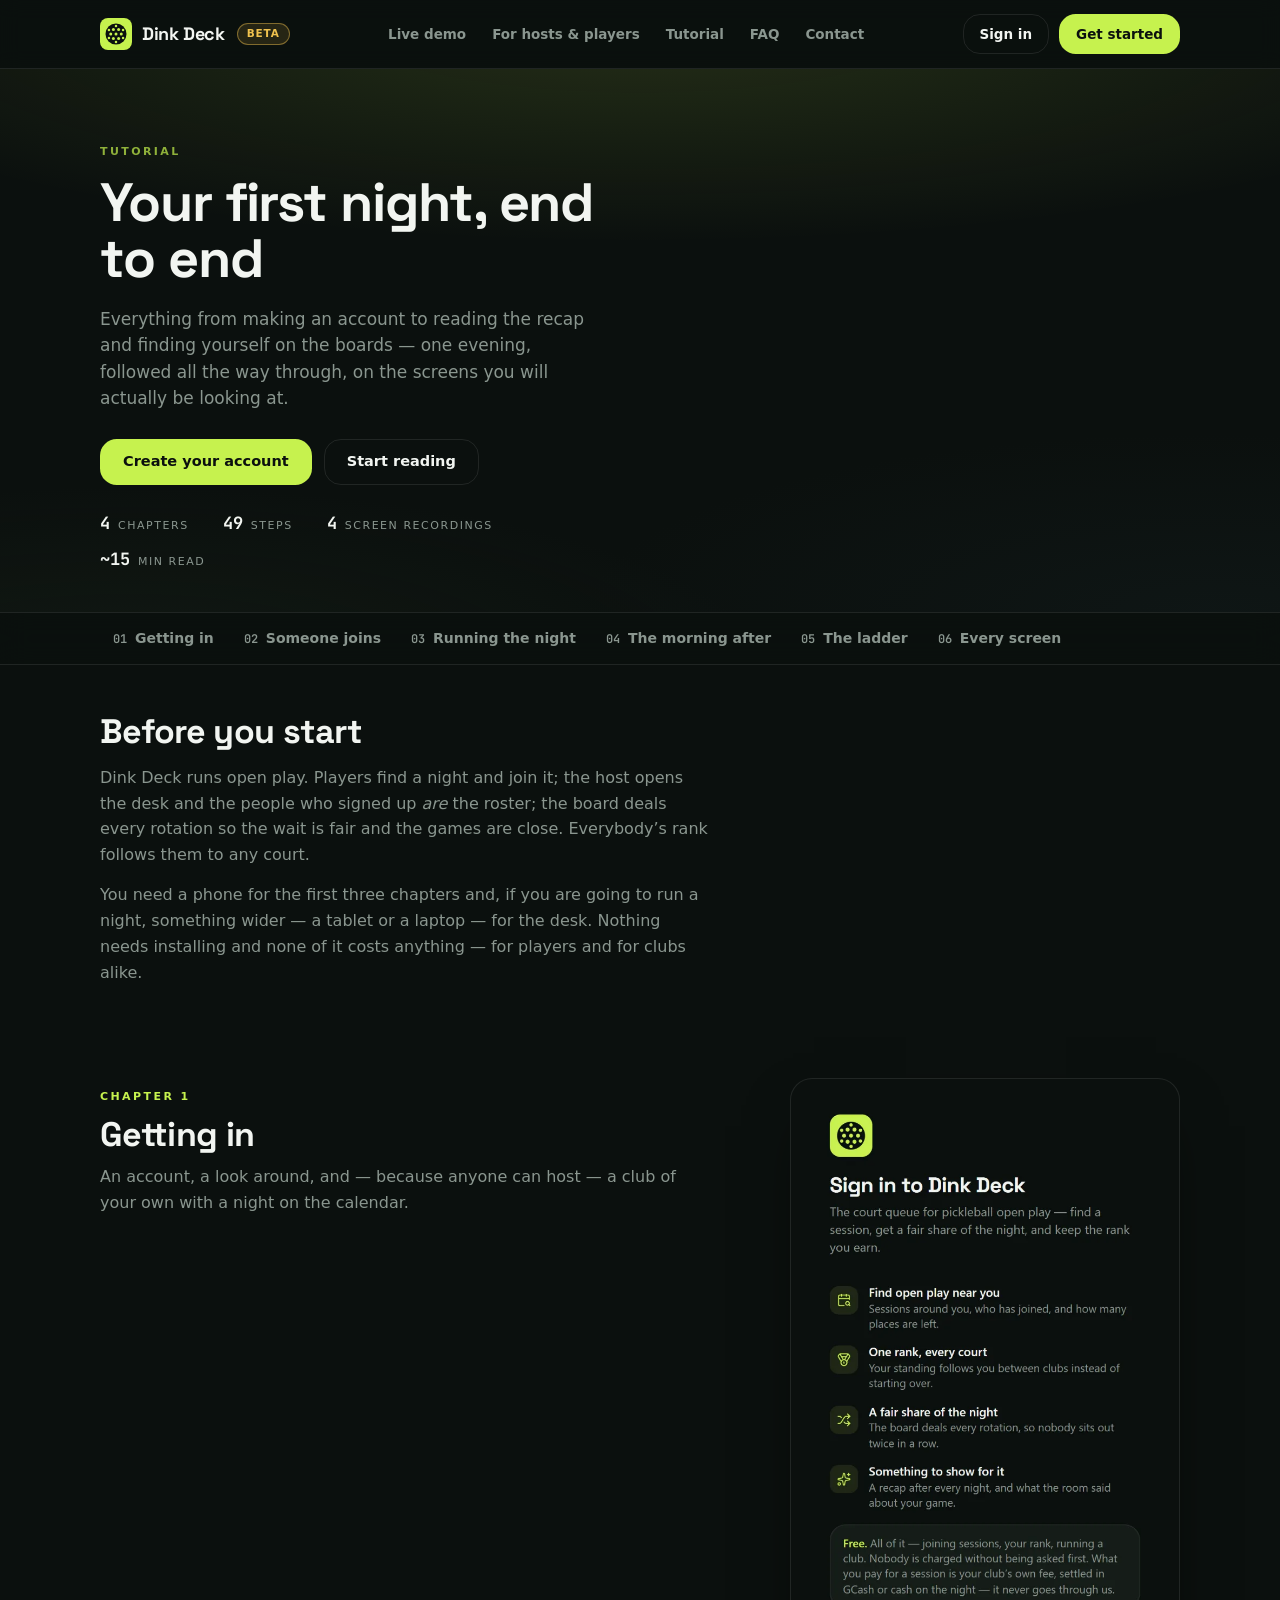
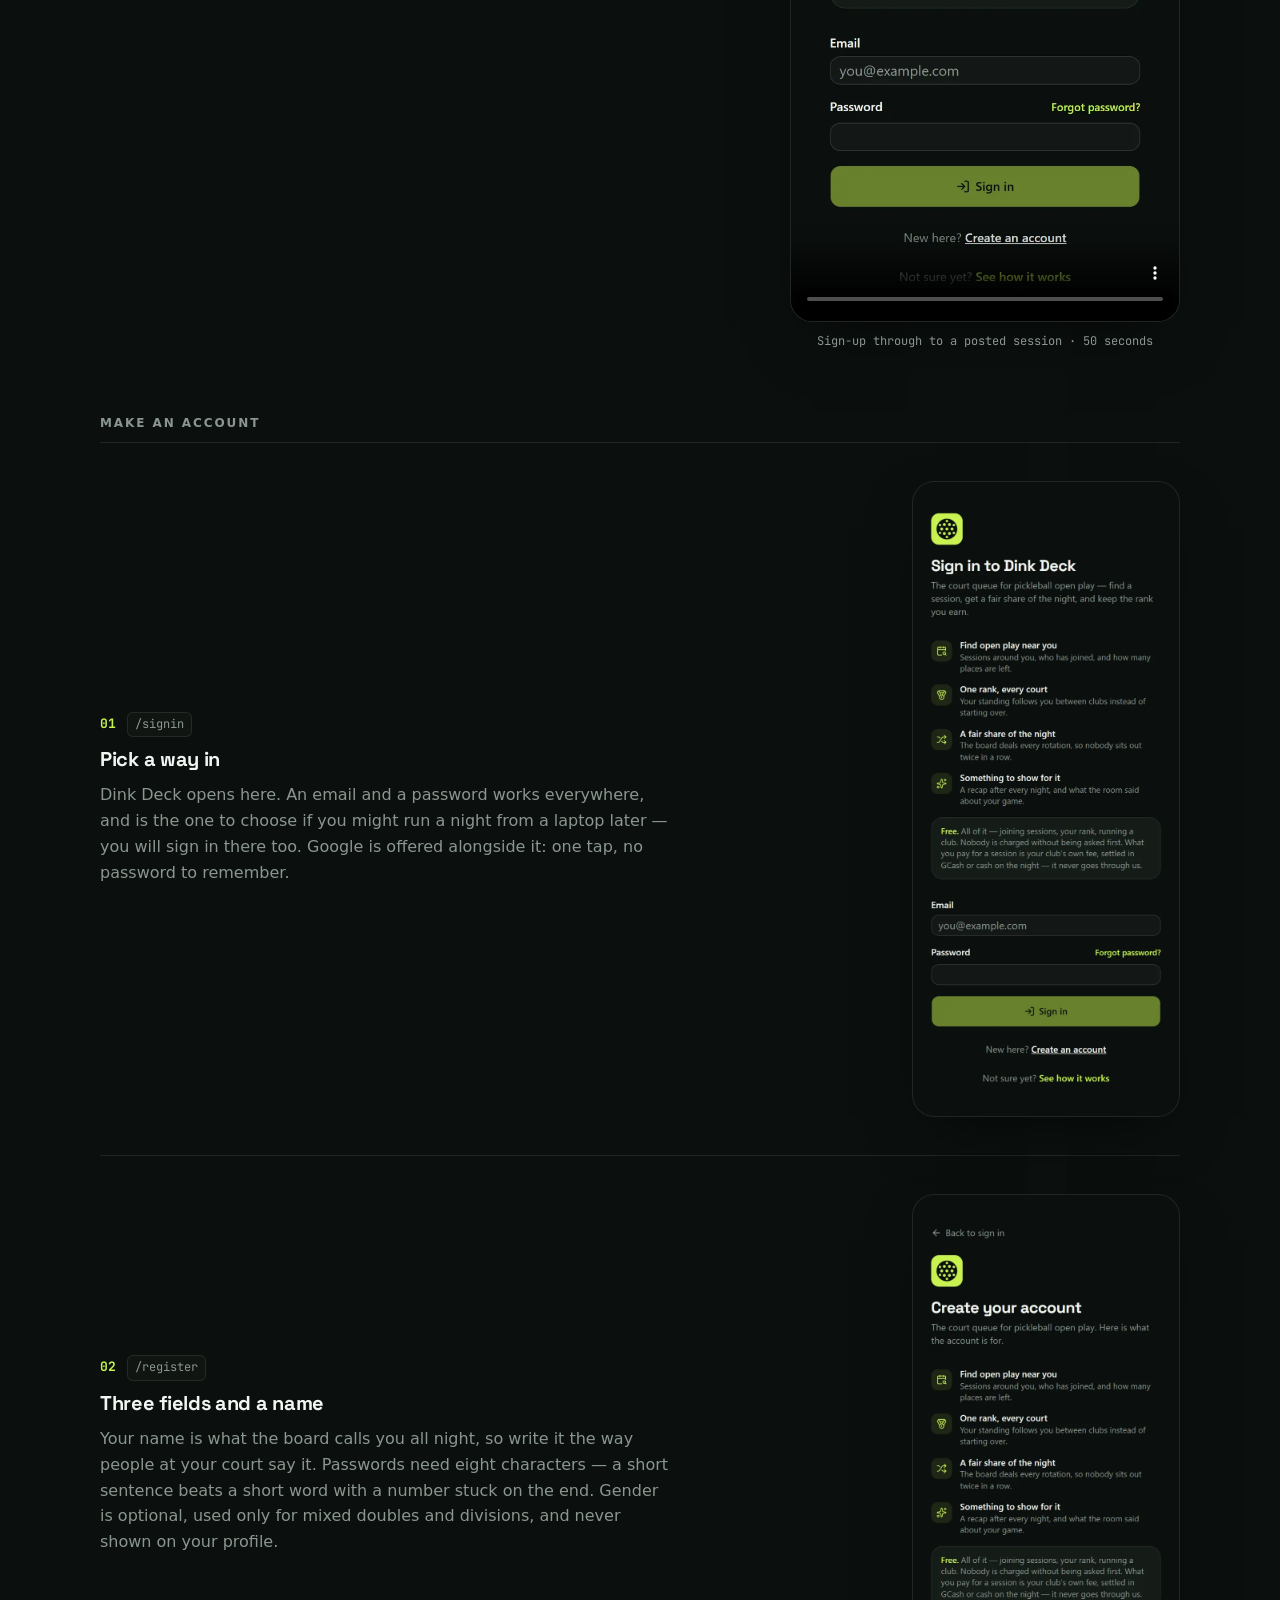
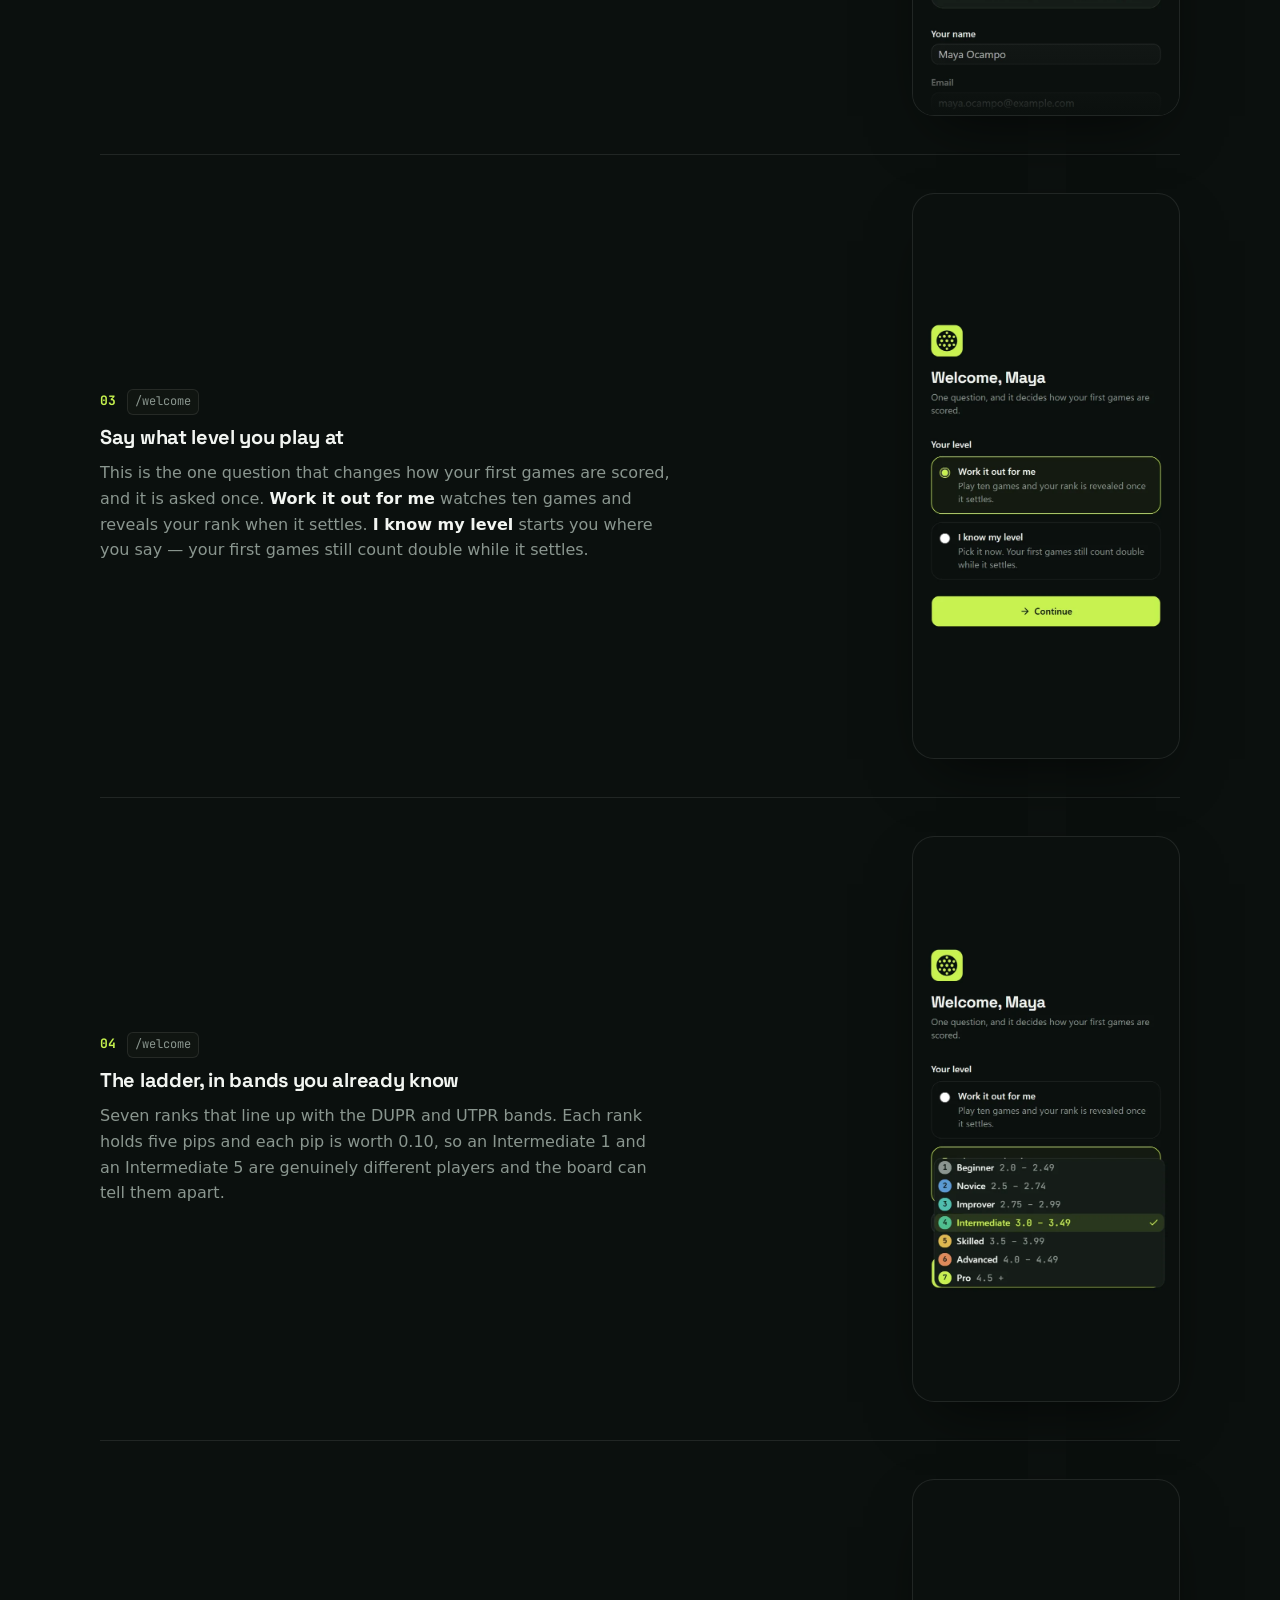
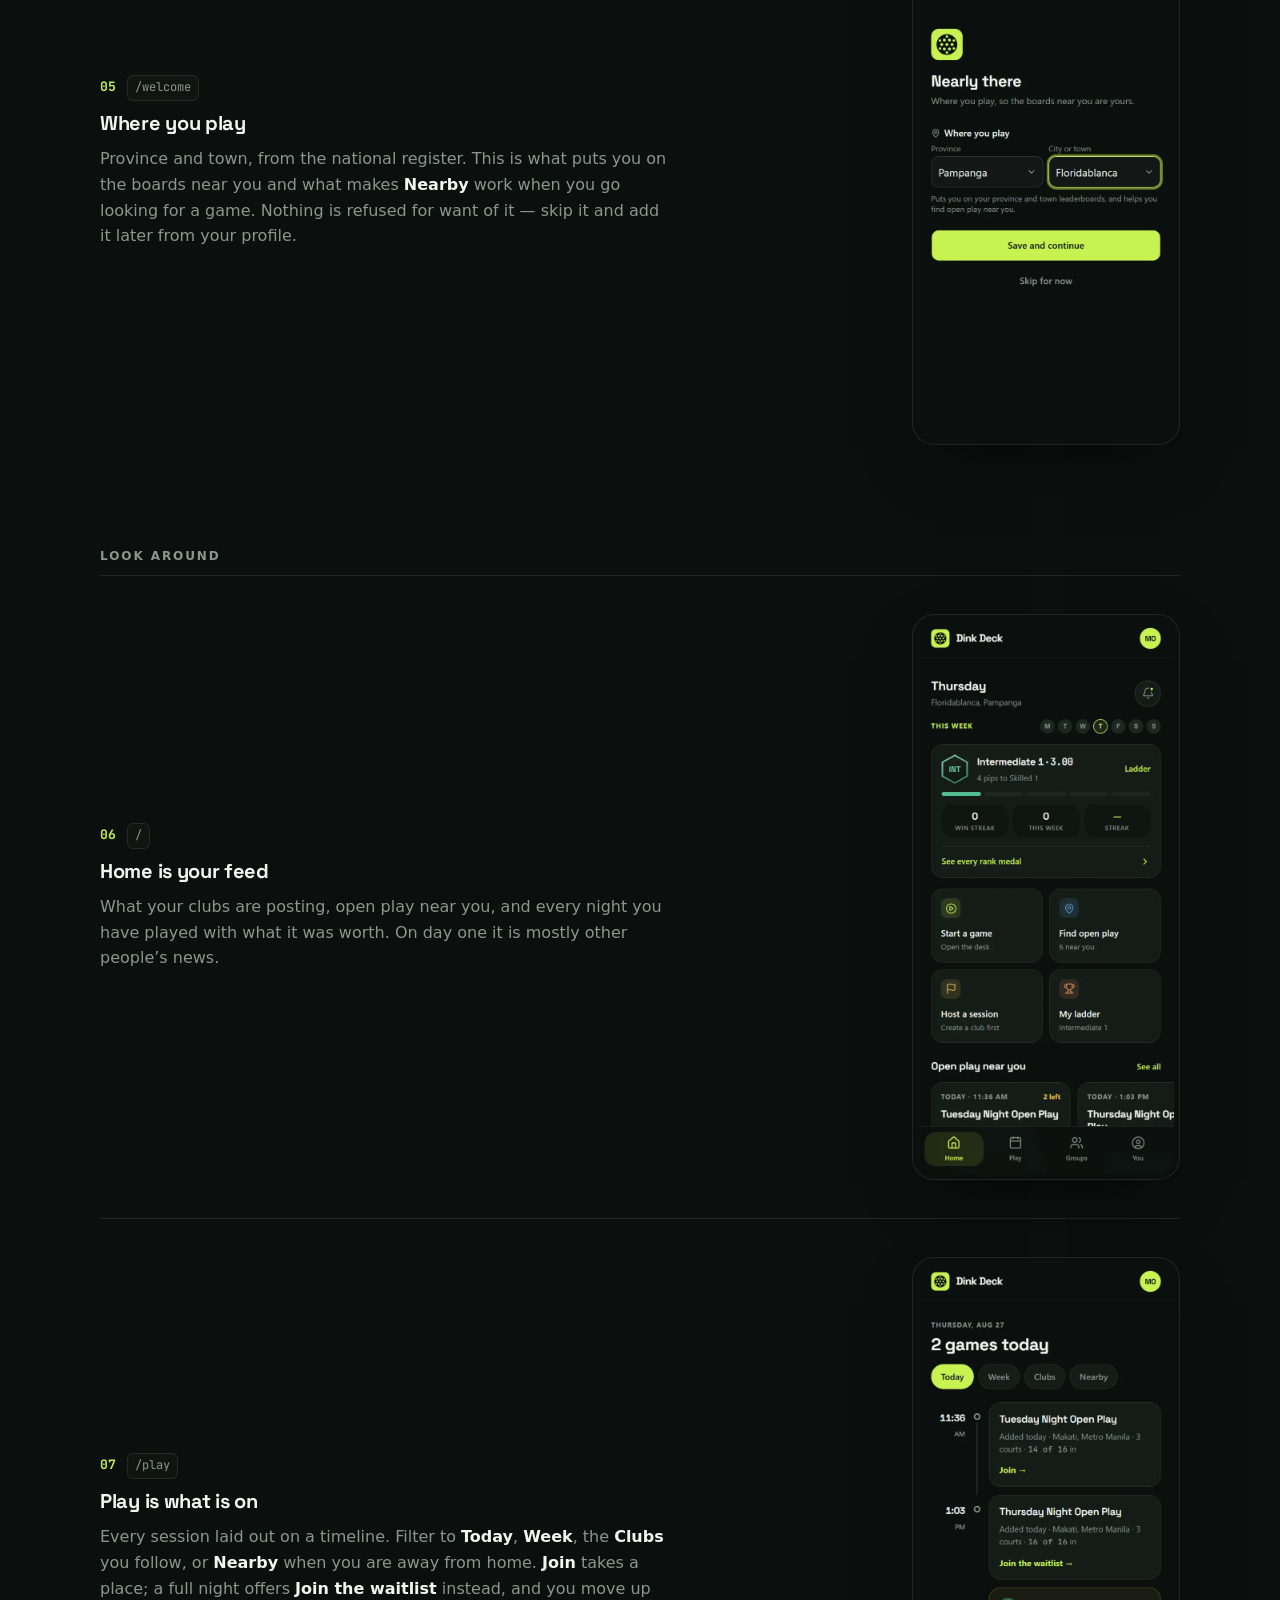
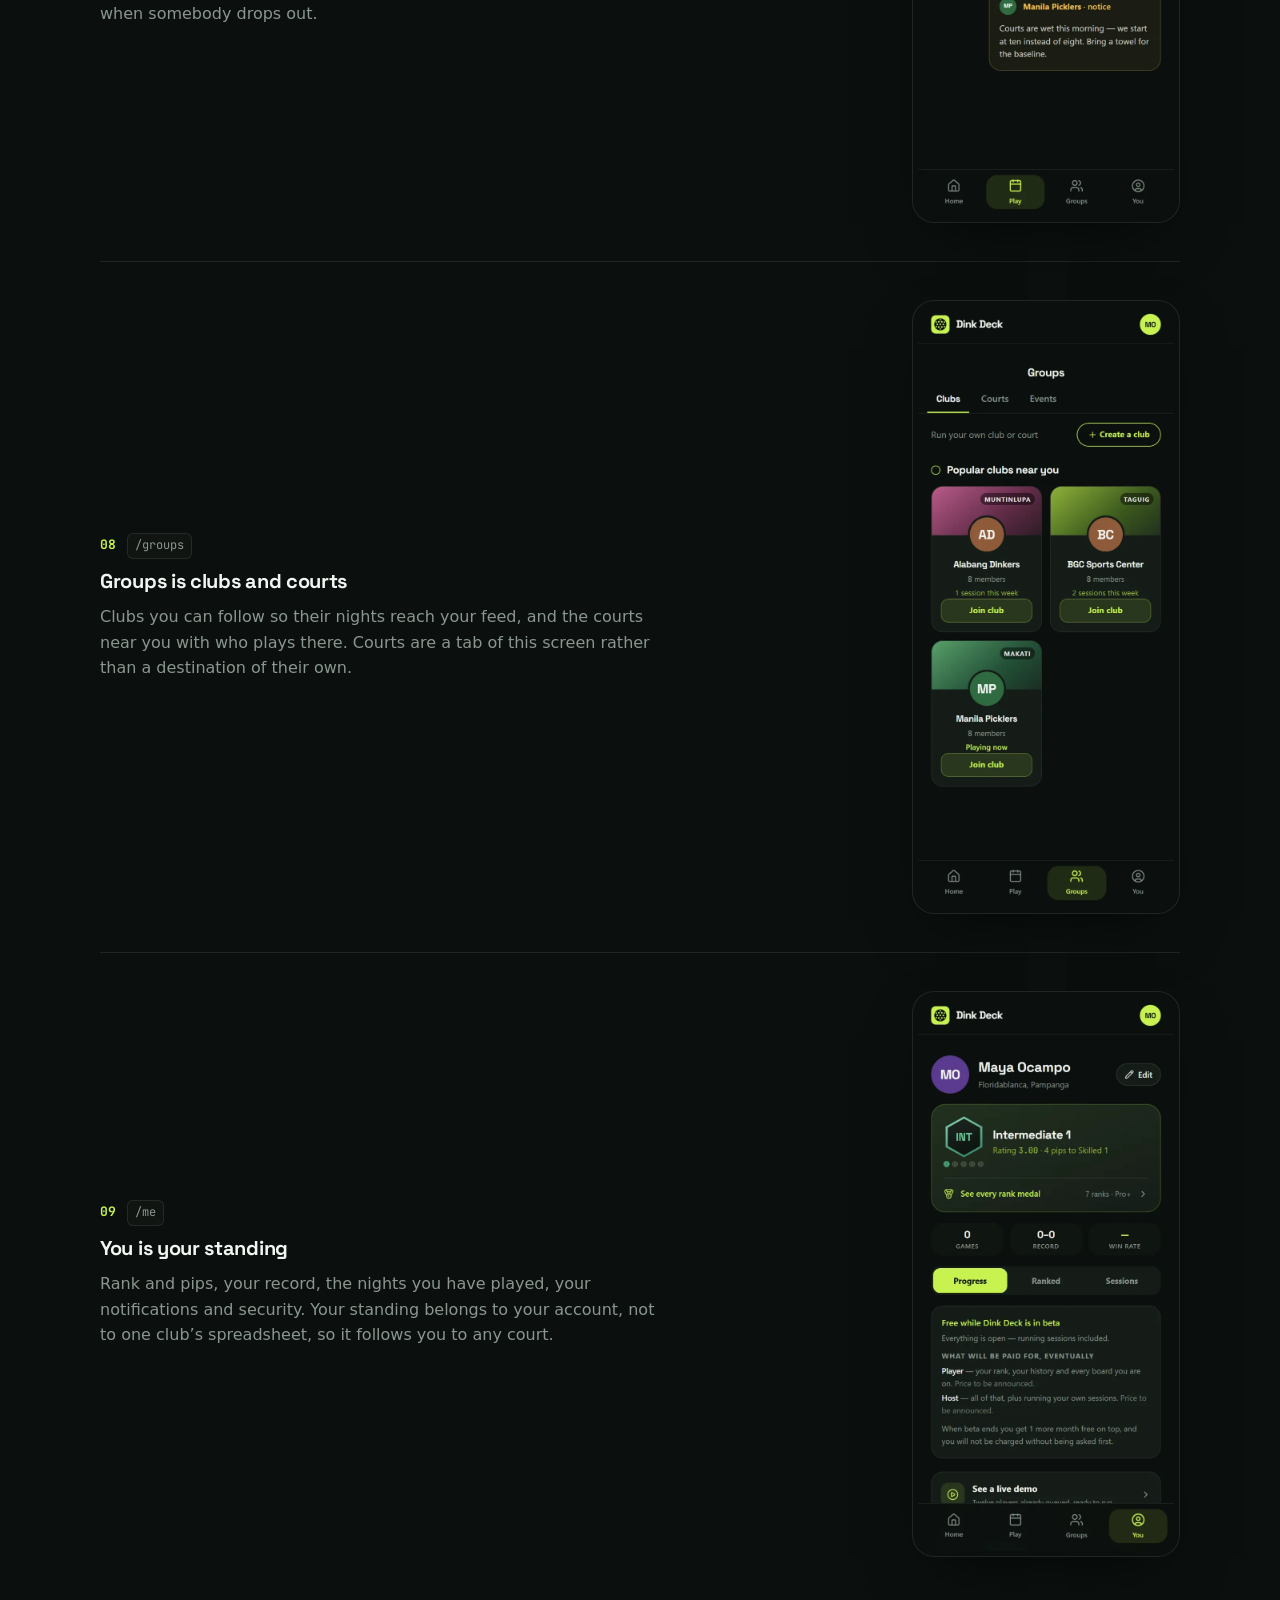
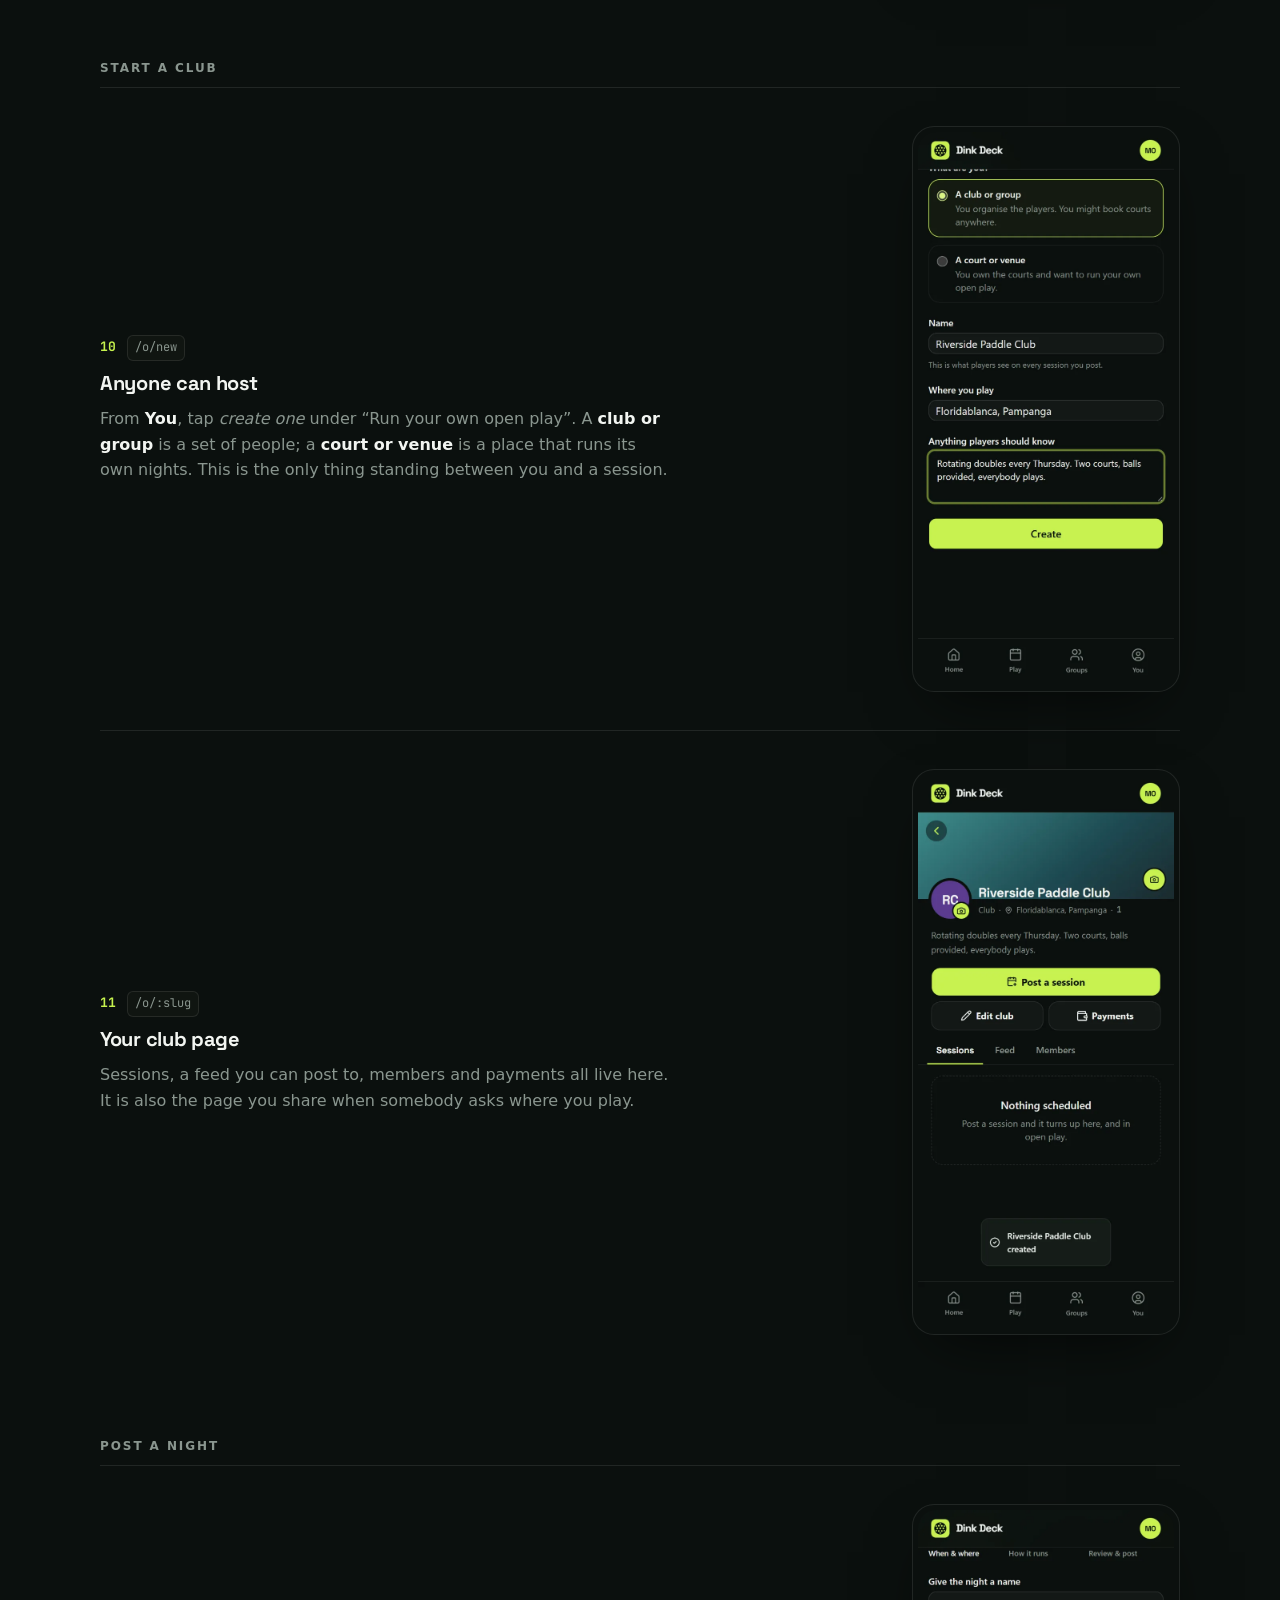
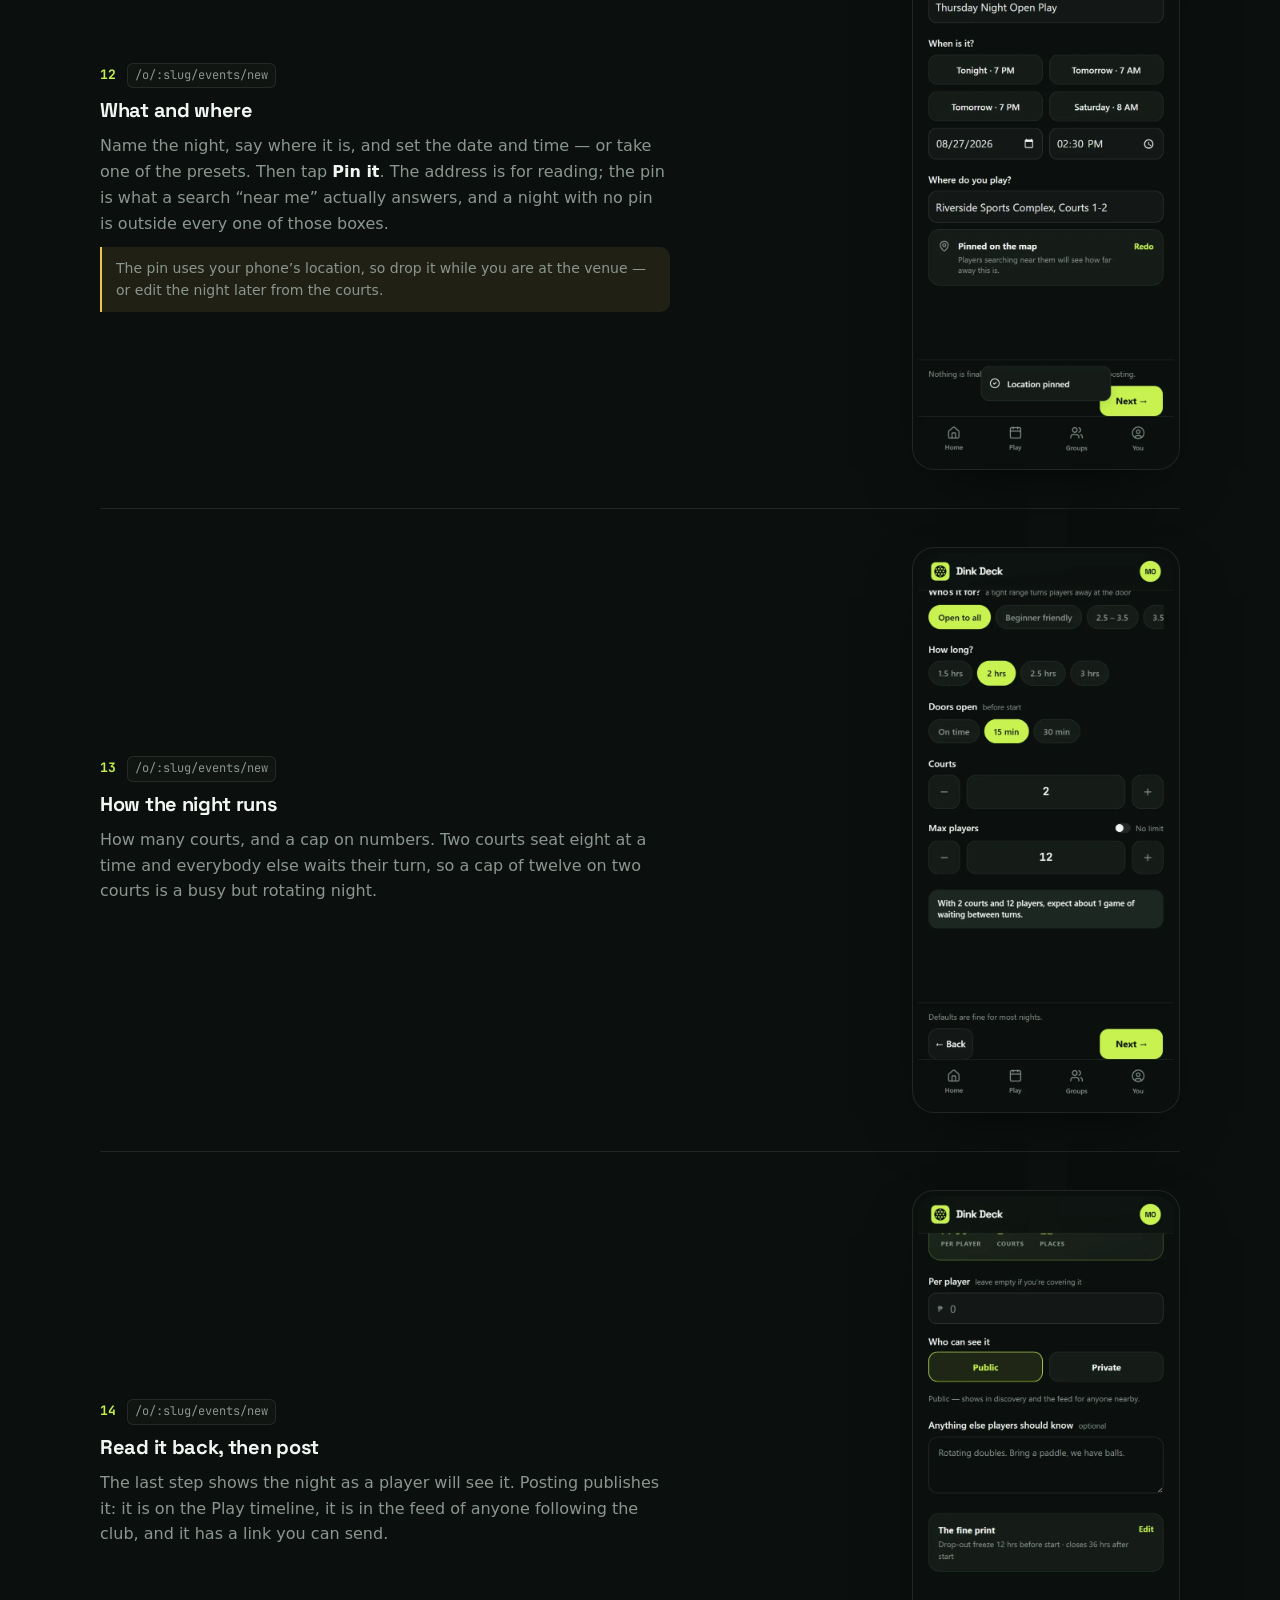
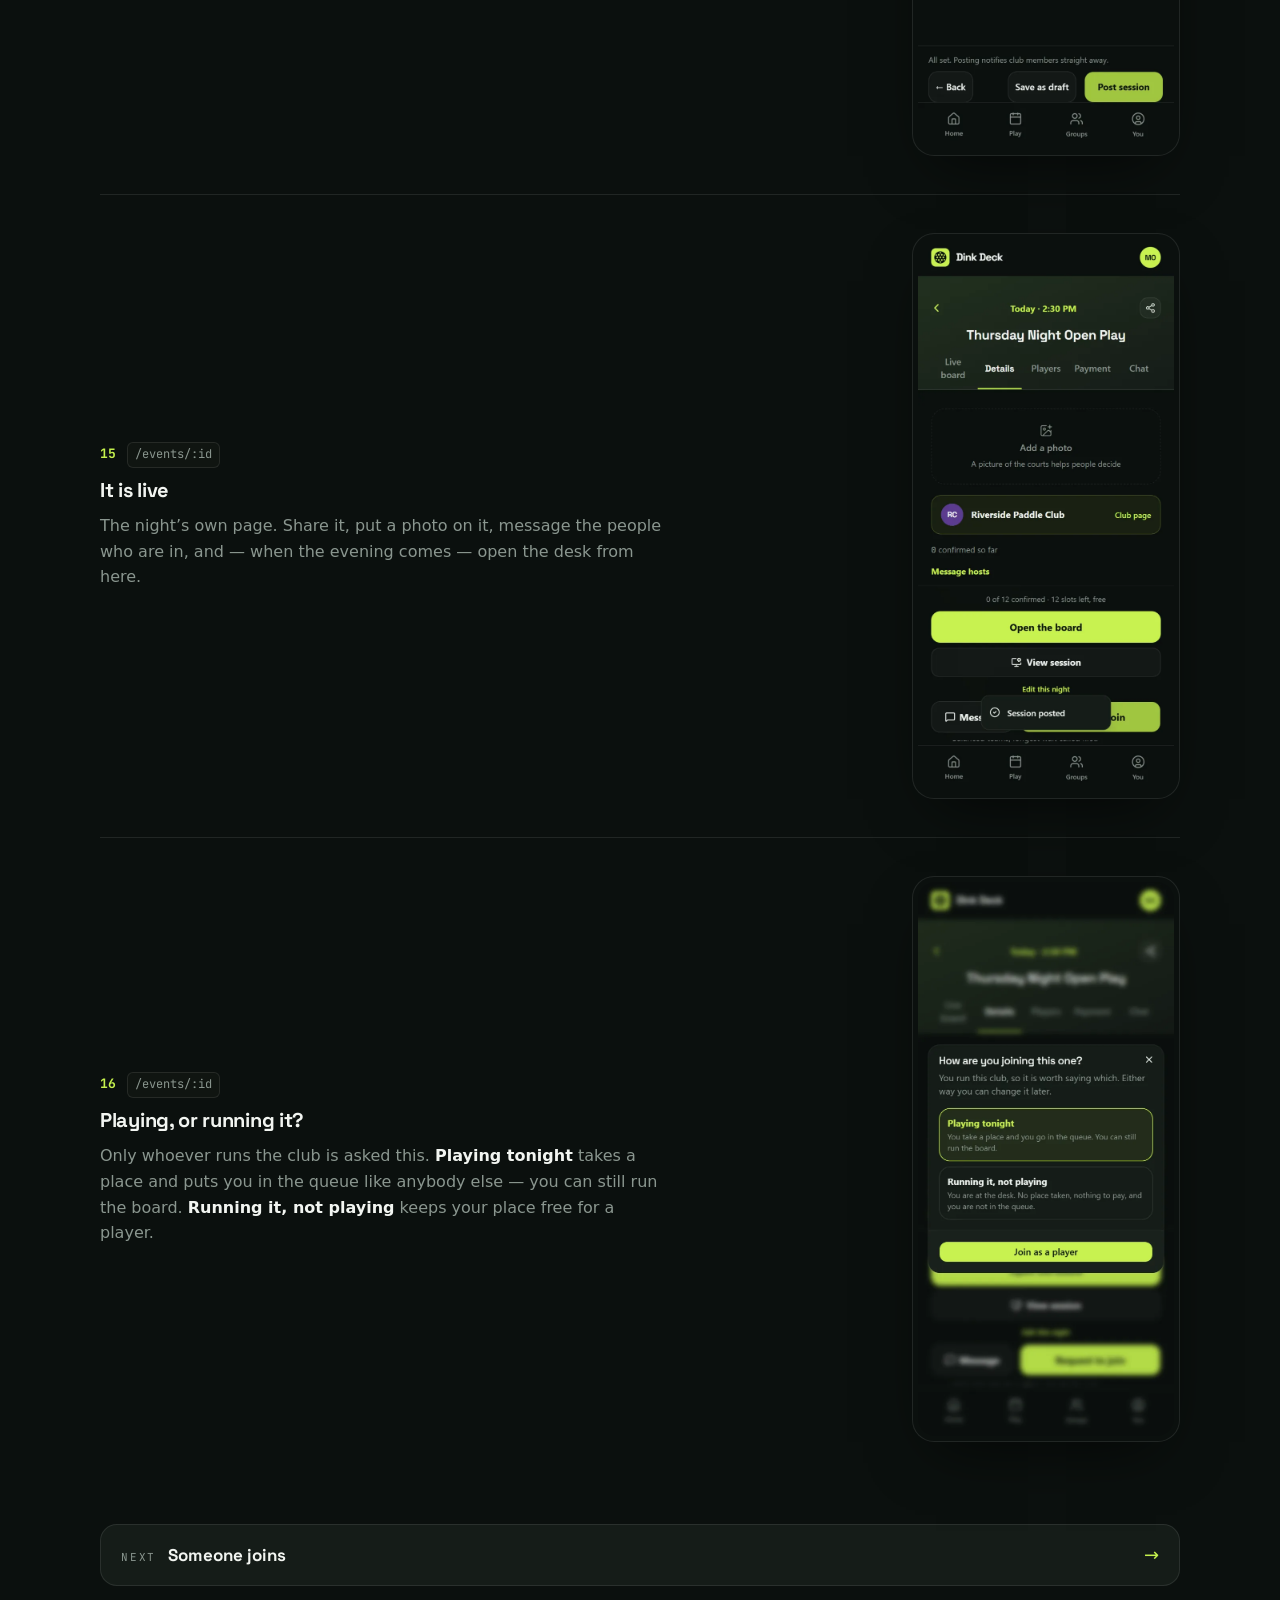
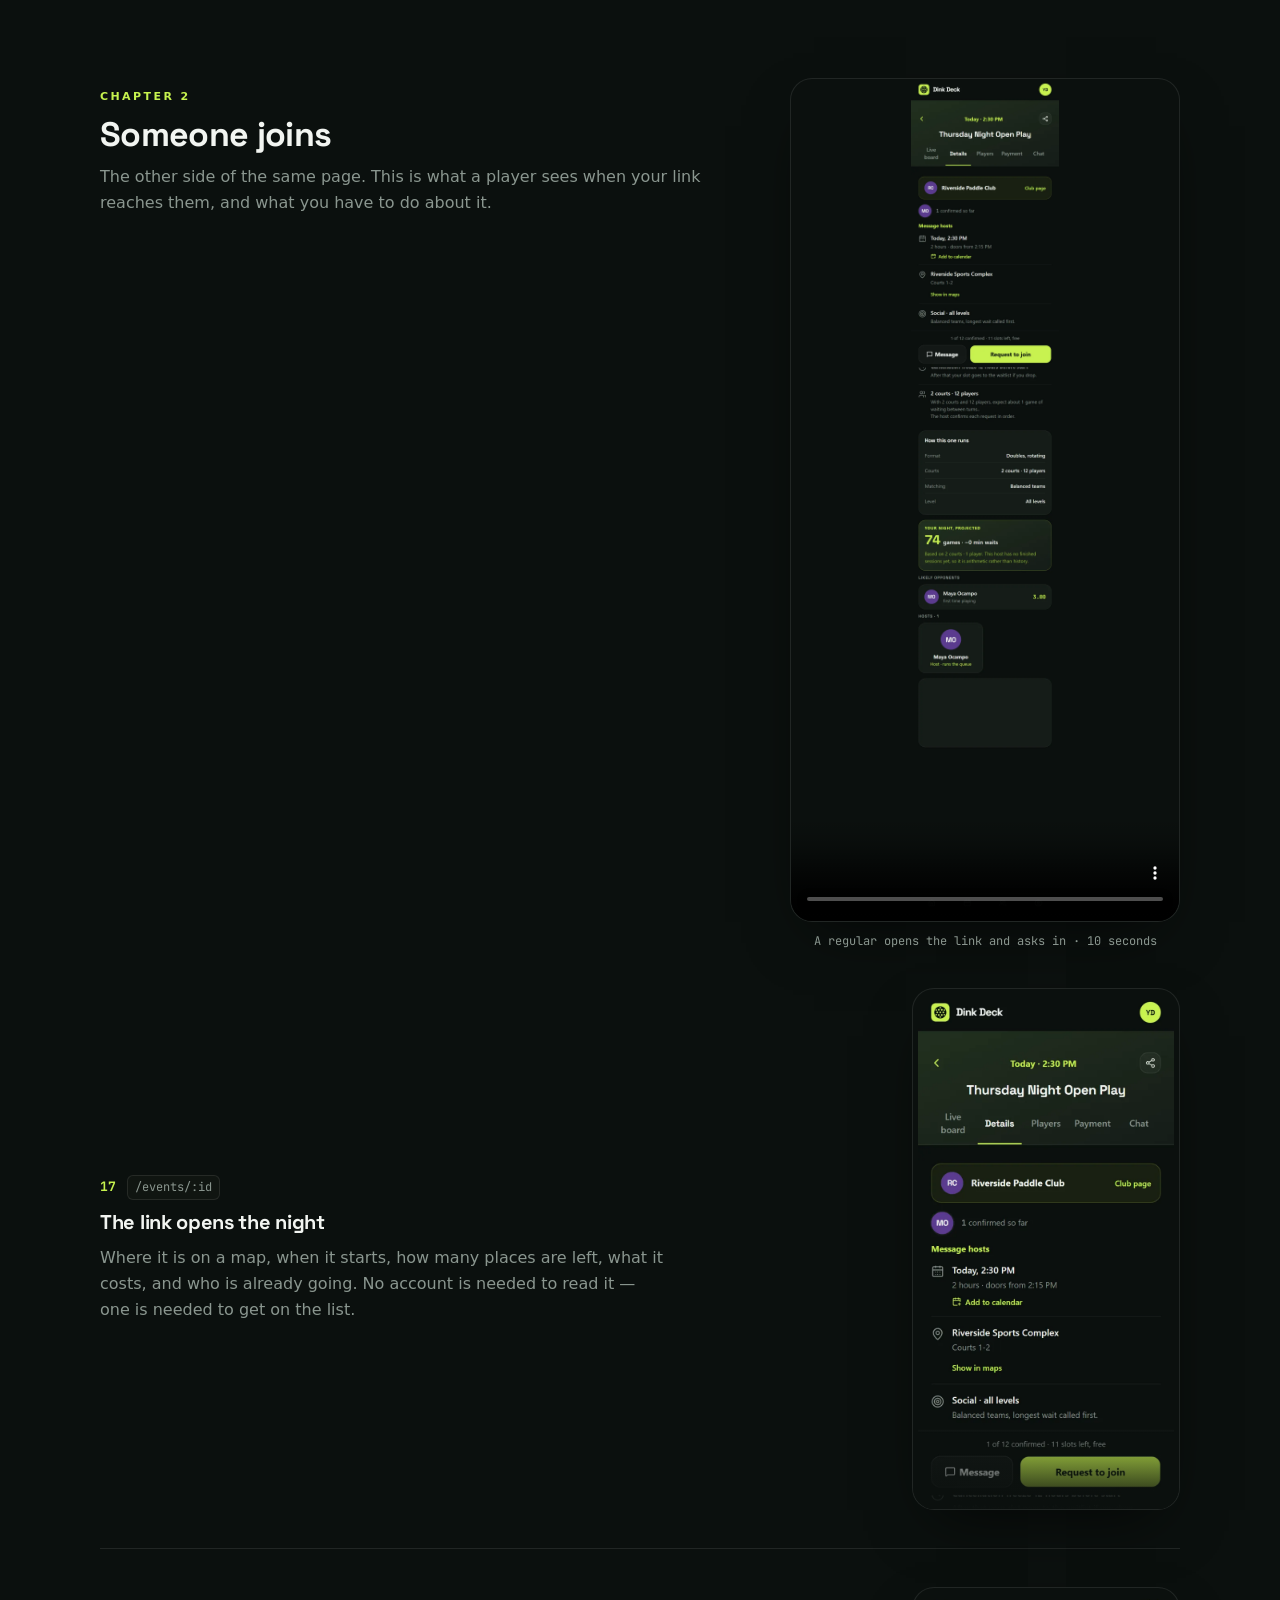
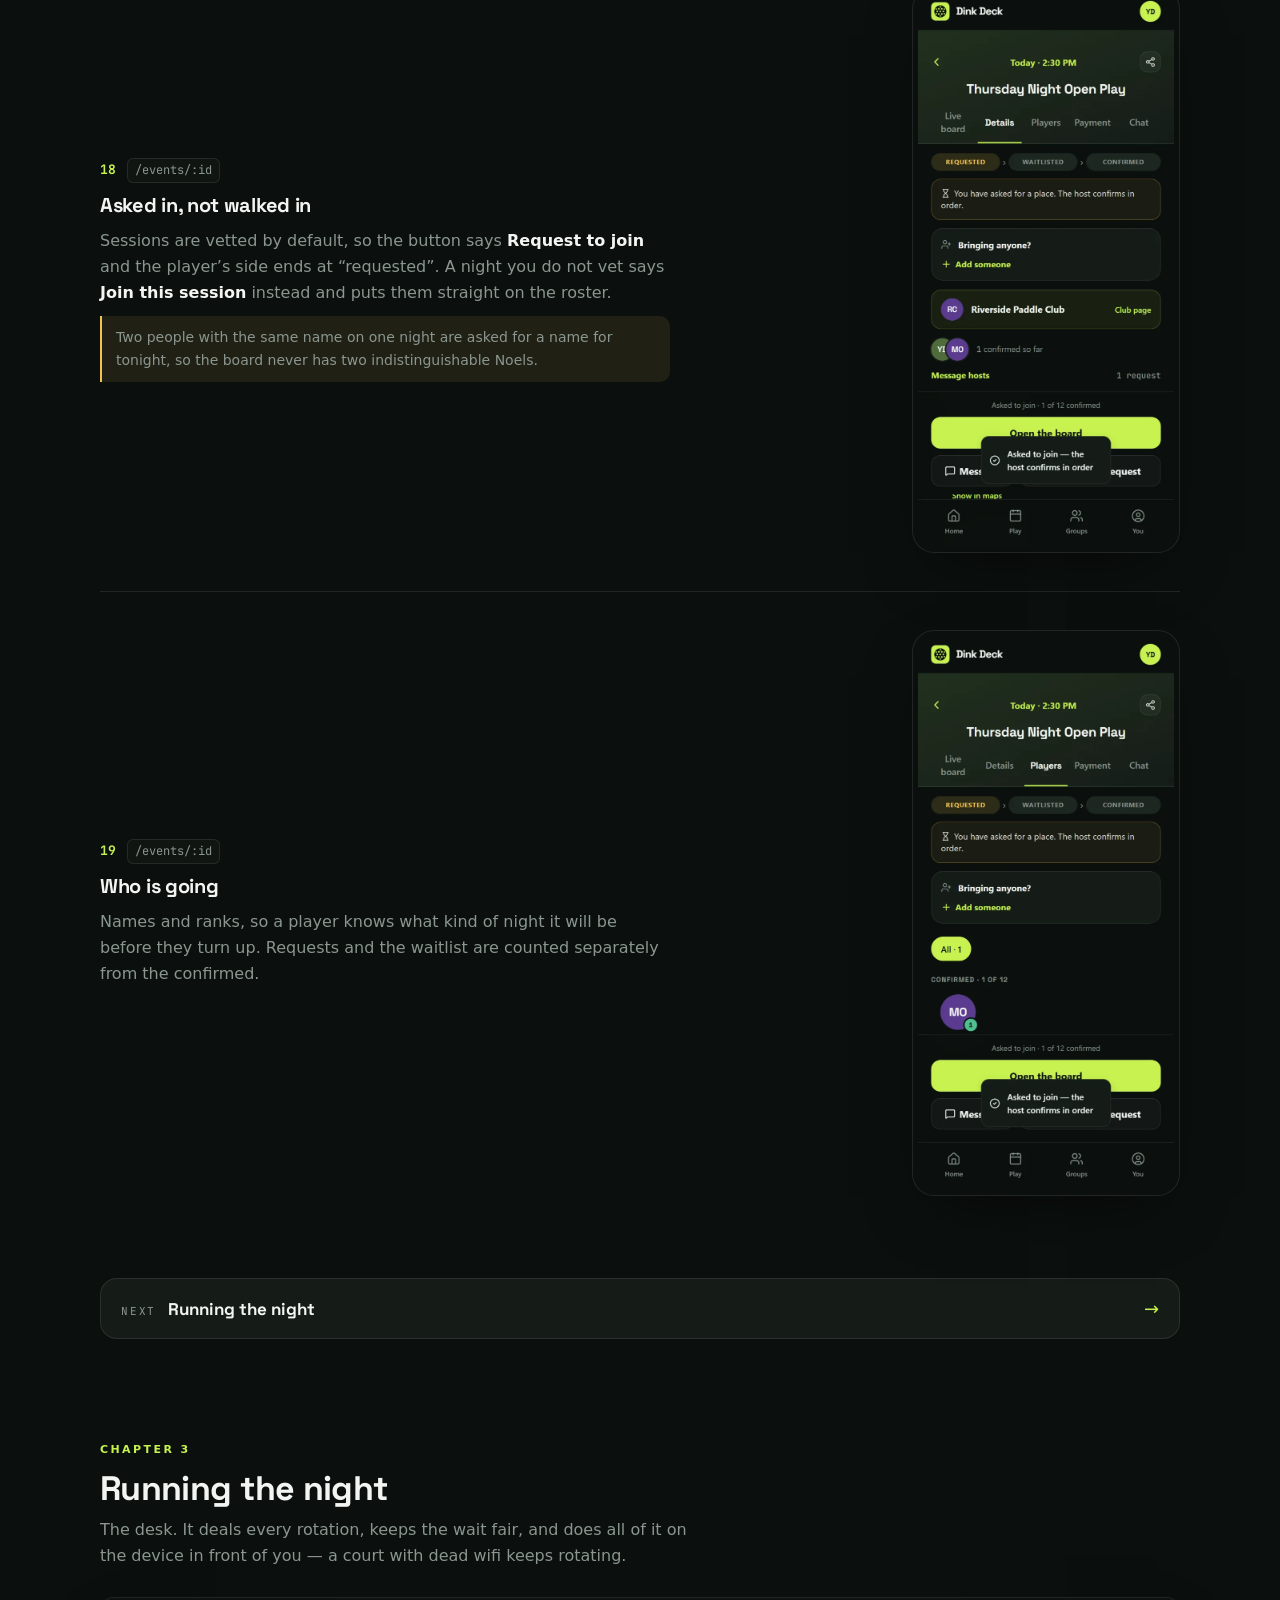
==== tutorial.html @ 07dfdd0c "feat: a tutorial page, and the clip on the landing page /tutorial is the whole walkthrough — 49 step" ====
<!doctype html>
<html lang="en">
<head>
  <meta charset="UTF-8" />
  <meta name="viewport" content="width=device-width, initial-scale=1" />
  <title>How Dink Deck Works — Step-by-Step Pickleball Open Play Tutorial</title>
  <meta name="description" content="A 49-step walkthrough of Dink Deck with screenshots and four screen recordings: sign up, find open play, start a club, post a session, run the night from the desk, and read the recap." />
  <meta name="robots" content="index, follow" />
  <link rel="canonical" href="https://dinkdeck.net/tutorial" />
  <meta name="theme-color" content="#0b100e" />

  <meta property="og:type" content="article" />
  <meta property="og:url" content="https://dinkdeck.net/tutorial" />
  <meta property="og:site_name" content="Dink Deck" />
  <meta property="og:locale" content="en_US" />
  <meta property="og:title" content="How Dink Deck Works — Step-by-Step Pickleball Open Play Tutorial" />
  <meta property="og:description" content="A 49-step walkthrough of Dink Deck with screenshots and four screen recordings: sign up, find open play, start a club, post a session, run the night from the desk, and read the recap." />
  <meta property="og:image" content="https://dinkdeck.net/images/host-console.png" />
  <meta property="og:image:width" content="1440" />
  <meta property="og:image:height" content="900" />
  <meta property="og:image:alt" content="The Dink Deck host console running two courts of live games with a queue of waiting players" />

  <meta name="twitter:card" content="summary_large_image" />
  <meta name="twitter:title" content="How Dink Deck Works — Step-by-Step Pickleball Open Play Tutorial" />
  <meta name="twitter:description" content="A 49-step walkthrough of Dink Deck with screenshots and four screen recordings: sign up, find open play, start a club, post a session, run the night from the desk, and read the recap." />
  <meta name="twitter:image" content="https://dinkdeck.net/images/host-console.png" />

  <link rel="icon" type="image/svg+xml" href="favicon.svg" />
  <link rel="preconnect" href="https://fonts.googleapis.com" />
  <link rel="preconnect" href="https://fonts.gstatic.com" crossorigin />
  <link href="https://fonts.googleapis.com/css2?family=Space+Grotesk:wght@500;600;700&family=JetBrains+Mono:wght@400;600;700&display=swap" rel="stylesheet" />
  <link rel="stylesheet" href="styles.css" />
  <link rel="stylesheet" href="tutorial.css" />

  <script type="application/ld+json">
{
  "@context": "https://schema.org",
  "@graph": [
    {
      "@type": "HowTo",
      "@id": "https://dinkdeck.net/tutorial#howto",
      "name": "How to run pickleball open play with Dink Deck",
      "description": "A step-by-step walkthrough of Dink Deck: making an account, finding and joining open play, starting a club, posting a session, running the night from the desk, and reading the recap.",
      "totalTime": "PT15M",
      "image": "https://dinkdeck.net/images/host-console.png",
      "supply": [],
      "tool": [
        {
          "@type": "HowToTool",
          "name": "A phone"
        },
        {
          "@type": "HowToTool",
          "name": "A tablet or laptop, to run the desk"
        }
      ],
      "step": [
        {
          "@type": "HowToStep",
          "position": 1,
          "name": "Pick a way in",
          "text": "Dink Deck opens here. An email and a password works everywhere, and is the one to choose if you might run a night from a laptop later — you will sign in there too. Google is offered alongside it: one tap, no password to remember.",
          "url": "https://dinkdeck.net/tutorial#step-1"
        },
        {
          "@type": "HowToStep",
          "position": 2,
          "name": "Three fields and a name",
          "text": "Your name is what the board calls you all night, so write it the way people at your court say it. Passwords need eight characters — a short sentence beats a short word with a number stuck on the end. Gender is optional, used only for mixed doubles and divisions, and never shown on your profile.",
          "url": "https://dinkdeck.net/tutorial#step-2"
        },
        {
          "@type": "HowToStep",
          "position": 3,
          "name": "Say what level you play at",
          "text": "This is the one question that changes how your first games are scored, and it is asked once. Work it out for me watches ten games and reveals your rank when it settles. I know my level starts you where you say — your first games still count double while it settles.",
          "url": "https://dinkdeck.net/tutorial#step-3"
        },
        {
          "@type": "HowToStep",
          "position": 4,
          "name": "The ladder, in bands you already know",
          "text": "Seven ranks that line up with the DUPR and UTPR bands. Each rank holds five pips and each pip is worth 0.10, so an Intermediate 1 and an Intermediate 5 are genuinely different players and the board can tell them apart.",
          "url": "https://dinkdeck.net/tutorial#step-4"
        },
        {
          "@type": "HowToStep",
          "position": 5,
          "name": "Where you play",
          "text": "Province and town, from the national register. This is what puts you on the boards near you and what makes Nearby work when you go looking for a game. Nothing is refused for want of it — skip it and add it later from your profile.",
          "url": "https://dinkdeck.net/tutorial#step-5"
        },
        {
          "@type": "HowToStep",
          "position": 6,
          "name": "Home is your feed",
          "text": "What your clubs are posting, open play near you, and every night you have played with what it was worth. On day one it is mostly other people’s news.",
          "url": "https://dinkdeck.net/tutorial#step-6"
        },
        {
          "@type": "HowToStep",
          "position": 7,
          "name": "Play is what is on",
          "text": "Every session laid out on a timeline. Filter to Today, Week, the Clubs you follow, or Nearby when you are away from home. Join takes a place; a full night offers Join the waitlist instead, and you move up when somebody drops out.",
          "url": "https://dinkdeck.net/tutorial#step-7"
        },
        {
          "@type": "HowToStep",
          "position": 8,
          "name": "Groups is clubs and courts",
          "text": "Clubs you can follow so their nights reach your feed, and the courts near you with who plays there. Courts are a tab of this screen rather than a destination of their own.",
          "url": "https://dinkdeck.net/tutorial#step-8"
        },
        {
          "@type": "HowToStep",
          "position": 9,
          "name": "You is your standing",
          "text": "Rank and pips, your record, the nights you have played, your notifications and security. Your standing belongs to your account, not to one club’s spreadsheet, so it follows you to any court.",
          "url": "https://dinkdeck.net/tutorial#step-9"
        },
        {
          "@type": "HowToStep",
          "position": 10,
          "name": "Anyone can host",
          "text": "From You, tap create one under “Run your own open play”. A club or group is a set of people; a court or venue is a place that runs its own nights. This is the only thing standing between you and a session.",
          "url": "https://dinkdeck.net/tutorial#step-10"
        },
        {
          "@type": "HowToStep",
          "position": 11,
          "name": "Your club page",
          "text": "Sessions, a feed you can post to, members and payments all live here. It is also the page you share when somebody asks where you play.",
          "url": "https://dinkdeck.net/tutorial#step-11"
        },
        {
          "@type": "HowToStep",
          "position": 12,
          "name": "What and where",
          "text": "Name the night, say where it is, and set the date and time — or take one of the presets. Then tap Pin it. The address is for reading; the pin is what a search “near me” actually answers, and a night with no pin is outside every one of those boxes.",
          "url": "https://dinkdeck.net/tutorial#step-12"
        },
        {
          "@type": "HowToStep",
          "position": 13,
          "name": "How the night runs",
          "text": "How many courts, and a cap on numbers. Two courts seat eight at a time and everybody else waits their turn, so a cap of twelve on two courts is a busy but rotating night.",
          "url": "https://dinkdeck.net/tutorial#step-13"
        },
        {
          "@type": "HowToStep",
          "position": 14,
          "name": "Read it back, then post",
          "text": "The last step shows the night as a player will see it. Posting publishes it: it is on the Play timeline, it is in the feed of anyone following the club, and it has a link you can send.",
          "url": "https://dinkdeck.net/tutorial#step-14"
        },
        {
          "@type": "HowToStep",
          "position": 15,
          "name": "It is live",
          "text": "The night’s own page. Share it, put a photo on it, message the people who are in, and — when the evening comes — open the desk from here.",
          "url": "https://dinkdeck.net/tutorial#step-15"
        },
        {
          "@type": "HowToStep",
          "position": 16,
          "name": "Playing, or running it?",
          "text": "Only whoever runs the club is asked this. Playing tonight takes a place and puts you in the queue like anybody else — you can still run the board. Running it, not playing keeps your place free for a player.",
          "url": "https://dinkdeck.net/tutorial#step-16"
        },
        {
          "@type": "HowToStep",
          "position": 17,
          "name": "The link opens the night",
          "text": "Where it is on a map, when it starts, how many places are left, what it costs, and who is already going. No account is needed to read it — one is needed to get on the list.",
          "url": "https://dinkdeck.net/tutorial#step-17"
        },
        {
          "@type": "HowToStep",
          "position": 18,
          "name": "Asked in, not walked in",
          "text": "Sessions are vetted by default, so the button says Request to join and the player’s side ends at “requested”. A night you do not vet says Join this session instead and puts them straight on the roster.",
          "url": "https://dinkdeck.net/tutorial#step-18"
        },
        {
          "@type": "HowToStep",
          "position": 19,
          "name": "Who is going",
          "text": "Names and ranks, so a player knows what kind of night it will be before they turn up. Requests and the waitlist are counted separately from the confirmed.",
          "url": "https://dinkdeck.net/tutorial#step-19"
        },
        {
          "@type": "HowToStep",
          "position": 20,
          "name": "Sign in where you will run it",
          "text": "A laptop or a tablet at the desk, on the same account. Anything wider than a phone gets the two-column console; a phone gets a one-handed version of the same board.",
          "url": "https://dinkdeck.net/tutorial#step-20"
        },
        {
          "@type": "HowToStep",
          "position": 21,
          "name": "Confirm who asked in",
          "text": "Every request with the rank they play at. Confirm the ones you want; the rest stay requested or go on the waitlist. This is also where you add a regular who does not use the app.",
          "url": "https://dinkdeck.net/tutorial#step-21"
        },
        {
          "@type": "HowToStep",
          "position": 22,
          "name": "The roster is the night",
          "text": "Nobody types a name at the desk. The people who signed up are the people the board deals, and their standing comes with them.",
          "url": "https://dinkdeck.net/tutorial#step-22"
        },
        {
          "@type": "HowToStep",
          "position": 23,
          "name": "Open the desk",
          "text": "View session on the event page opens the console — organizers only; the server refuses anybody else. It shows who is expected and waits. Opening the night is a deliberate act, not something that happens because somebody looked at the page.",
          "url": "https://dinkdeck.net/tutorial#step-23"
        },
        {
          "@type": "HowToStep",
          "position": 24,
          "name": "Check people in as they arrive",
          "text": "Signing up last week and standing on the court tonight are different claims. Nobody is dealt into a game until they are checked in — tap them individually, or Check all in when the room is full.",
          "url": "https://dinkdeck.net/tutorial#step-24"
        },
        {
          "@type": "HowToStep",
          "position": 25,
          "name": "The board",
          "text": "Courts on one side, the queue on the other. Games are planned together rather than picked one at a time, so the board seats as many people as it can and match quality only breaks ties — which is what stops an awkward-to-pair player sitting out all night.",
          "url": "https://dinkdeck.net/tutorial#step-25"
        },
        {
          "@type": "HowToStep",
          "position": 26,
          "name": "Who is on, and who is next",
          "text": "Each court shows the match it will actually play — Team A over Team B, with the projected rating on each side. The waiting list is split the same way: On next, Then, Still waiting, each headed with the matchup and who is partnered with whom.",
          "url": "https://dinkdeck.net/tutorial#step-26"
        },
        {
          "@type": "HowToStep",
          "position": 27,
          "name": "Everything the desk can do",
          "text": "One row along the top, and it is the whole console. Fill all courts seats every open one at once. Then, in order: Players, Rank medals, Session results, Session setup, How this works, and Finish. Every one of them is named and explained in Every control on the desk, at the end of this guide.",
          "url": "https://dinkdeck.net/tutorial#step-27"
        },
        {
          "@type": "HowToStep",
          "position": 28,
          "name": "And everything you can do to one player",
          "text": "Three controls on every row. Priority stars them to the front — for a coach, a member, or somebody who has to leave soon. Partner pins two people together for the night. Sit out takes them off the queue until they tap back in. A fourth, Skip, appears only on somebody who has just been called: nobody further back has a game to be pulled out of yet.",
          "url": "https://dinkdeck.net/tutorial#step-28"
        },
        {
          "@type": "HowToStep",
          "position": 29,
          "name": "The room, in one sheet",
          "text": "Not just the queue: everyone signed in, who is on court and which one, and who is sitting out with a one-tap way back. This is also where you add the regular who does not use the app — a walk-up takes a place and plays, and simply carries no standing between nights.",
          "url": "https://dinkdeck.net/tutorial#step-29"
        },
        {
          "@type": "HowToStep",
          "position": 30,
          "name": "How the night is matched",
          "text": "Setup holds the courts, the optional challenger court, and the matchmaking range — how far apart players in one game may be, counted in ladder steps, where a pip is one step and a rank is five. It works itself out from who is actually in the room. If nobody waiting satisfies it, the court says so and offers a one-off override; it never quietly starts a mismatched game.",
          "url": "https://dinkdeck.net/tutorial#step-30"
        },
        {
          "@type": "HowToStep",
          "position": 31,
          "name": "Lodge the result",
          "text": "End the game, type the score, and confirm the side that won. The score names its own winner — the buttons only confirm it, which is what stops “Team A won, 7–11” being lodged by a mis-tap. A score the clock could not have held is recorded but flagged, and its margin counts for nobody’s rank.",
          "url": "https://dinkdeck.net/tutorial#step-31"
        },
        {
          "@type": "HowToStep",
          "position": 32,
          "name": "Recorded, and on its way",
          "text": "The next four go straight on. Results queue on the device and send when there is signal — the counter tells you how many are still to go, and a replayed batch is a no-op rather than a game counted twice.",
          "url": "https://dinkdeck.net/tutorial#step-32"
        },
        {
          "@type": "HowToStep",
          "position": 33,
          "name": "Tonight, so far",
          "text": "Session results is the night’s own leaderboard and its history — who has won what, and every game in the order it was played.",
          "url": "https://dinkdeck.net/tutorial#step-33"
        },
        {
          "@type": "HowToStep",
          "position": 34,
          "name": "Last game in",
          "text": "Wait until the counter says nothing is left to send. Everything on this screen is already on the device; this is about the server having it too.",
          "url": "https://dinkdeck.net/tutorial#step-34"
        },
        {
          "@type": "HowToStep",
          "position": 35,
          "name": "Finish and post the results",
          "text": "This is what writes the night back to everybody who played it: their record, their pips, and what their rating was before and after. It is the only moment that can bank the “before”, which is why the app asks rather than assuming.",
          "url": "https://dinkdeck.net/tutorial#step-35"
        },
        {
          "@type": "HowToStep",
          "position": 36,
          "name": "The desk is shut",
          "text": "Coming back to a closed night gets this instead of a board. If somebody turns up late and you want another hour, Resume reopens it.",
          "url": "https://dinkdeck.net/tutorial#step-36"
        },
        {
          "@type": "HowToStep",
          "position": 37,
          "name": "Your night",
          "text": "Your record game by game, time actually spent on court, your best partner, and everybody you played with the head-to-head against each. Underneath it, share cards sized for a story — a win streak, a rank badge, the night’s figures.",
          "url": "https://dinkdeck.net/tutorial#step-37"
        },
        {
          "@type": "HowToStep",
          "position": 38,
          "name": "Something to post",
          "text": "Pick a card — a win streak, the rank you climbed to, the night’s figures — and the one button under the rail acts on it. On a phone it opens your share sheet, which is how it reaches Facebook, Messenger or Instagram, and how Save Image gets it into Photos. On a laptop there is no sheet, so it downloads instead.",
          "url": "https://dinkdeck.net/tutorial#step-38"
        },
        {
          "@type": "HowToStep",
          "position": 39,
          "name": "The whole night",
          "text": "Top of the board, the highlights, and every game in order. A host can flip between players with the chips at the top; everybody else reads their own.",
          "url": "https://dinkdeck.net/tutorial#step-39"
        },
        {
          "@type": "HowToStep",
          "position": 40,
          "name": "And the night, for the club",
          "text": "The same again for the session rather than the person — the board, the record, and the club’s own mark ghosted into the ground. This is the one a host posts on the club page or to the group chat the morning after.",
          "url": "https://dinkdeck.net/tutorial#step-40"
        },
        {
          "@type": "HowToStep",
          "position": 41,
          "name": "On your front page",
          "text": "The night lands on Home with three figures from three different places: the record from the games, the rating movement banked when the host closed the session, and the time summed from the games you were actually in — not from when the doors opened.",
          "url": "https://dinkdeck.net/tutorial#step-41"
        },
        {
          "@type": "HowToStep",
          "position": 42,
          "name": "Your standing",
          "text": "Rank and pips, your record, and the clubs you help run. A win is a pip up and a loss is a pip down, with the size of the step depending on who you beat and how the game went.",
          "url": "https://dinkdeck.net/tutorial#step-42"
        },
        {
          "@type": "HowToStep",
          "position": 43,
          "name": "Every night you have played",
          "text": "Each one keeps its own record and what it was worth, and links back to its recap.",
          "url": "https://dinkdeck.net/tutorial#step-43"
        },
        {
          "@type": "HowToStep",
          "position": 44,
          "name": "Your statistics",
          "text": "Reached from Your statistics on your profile. Games by day and by month, the venues you play most, and the line your rating has taken night by night.",
          "url": "https://dinkdeck.net/tutorial#step-44"
        },
        {
          "@type": "HowToStep",
          "position": 45,
          "name": "Who is climbing, everywhere",
          "text": "The boards rank on rating gained since the board last settled, so a good run shows up here long before it moves a standing anywhere else. Your own place is pinned at the top whatever it is — finding yourself is most of the reason anybody opens a leaderboard.",
          "url": "https://dinkdeck.net/tutorial#step-45"
        },
        {
          "@type": "HowToStep",
          "position": 46,
          "name": "Your province",
          "text": "The same board narrowed to Pampanga. This is what the town and province questions at sign-up were for.",
          "url": "https://dinkdeck.net/tutorial#step-46"
        },
        {
          "@type": "HowToStep",
          "position": 47,
          "name": "Your town",
          "text": "Narrowed again. A town board is small enough to actually be somebody on, which is the point of having one.",
          "url": "https://dinkdeck.net/tutorial#step-47"
        },
        {
          "@type": "HowToStep",
          "position": 48,
          "name": "All time, or the last seven days",
          "text": "The board settles once a week, so a placing holds for the week instead of shifting after every game. The arrow beside a name is places moved since it last settled.",
          "url": "https://dinkdeck.net/tutorial#step-48"
        },
        {
          "@type": "HowToStep",
          "position": 49,
          "name": "The whole ladder",
          "text": "Thirty steps end to end, Beginner 1 to Pro 5, and where you are on it. Crossing a rank raises its own notice at the desk, so a promotion is something the room sees.",
          "url": "https://dinkdeck.net/tutorial#step-49"
        }
      ]
    },
    {
      "@type": "BreadcrumbList",
      "itemListElement": [
        {
          "@type": "ListItem",
          "position": 1,
          "name": "Dink Deck",
          "item": "https://dinkdeck.net/"
        },
        {
          "@type": "ListItem",
          "position": 2,
          "name": "Tutorial",
          "item": "https://dinkdeck.net/tutorial"
        }
      ]
    }
  ]
}
  </script>
</head>
<body id="top">

  <header class="site-header">
    <div class="wrap">
      <a class="wordmark" href="index.html" aria-label="Dink Deck">
        <svg width="32" height="32" viewBox="0 0 64 64" aria-hidden="true">
          <rect x="0" y="0" width="64" height="64" rx="16" fill="var(--primary)" />
          <circle cx="32" cy="32" r="21" fill="var(--primary-foreground)" />
          <g fill="var(--primary)">
            <circle cx="32" cy="32" r="3" /><circle cx="42.5" cy="32" r="3" />
            <circle cx="37.2" cy="41.1" r="3" /><circle cx="26.8" cy="41.1" r="3" />
            <circle cx="21.5" cy="32" r="3" /><circle cx="26.8" cy="22.9" r="3" />
            <circle cx="37.2" cy="22.9" r="3" />
            <circle cx="46.1" cy="23.9" r="2.5" /><circle cx="32" cy="15.8" r="2.5" />
            <circle cx="17.9" cy="23.9" r="2.5" /><circle cx="17.9" cy="40.1" r="2.5" />
            <circle cx="32" cy="48.2" r="2.5" /><circle cx="46.1" cy="40.1" r="2.5" />
          </g>
        </svg>
        <span class="wordmark__name">Dink Deck</span>
        <span class="beta-badge">Beta</span>
      </a>
      <nav class="nav-links" aria-label="Site">
        <a href="index.html#demo">Live demo</a>
        <a href="index.html#for-you">For hosts &amp; players</a>
        <a href="tutorial.html" aria-current="page">Tutorial</a>
        <a href="index.html#faq">FAQ</a>
        <a href="index.html#contact">Contact</a>
      </nav>
      <div class="header-actions">
        <a class="btn btn--ghost btn--sm" href="https://play.dinkdeck.net/signin">Sign in</a>
        <a class="btn btn--primary btn--sm" href="https://play.dinkdeck.net/register">Get started</a>
      </div>
    </div>
  </header>

  <main>
    <section class="hero tut-hero">
      <div class="wrap">
        <div>
          <p class="eyebrow">Tutorial</p>
          <h1>Your first night, end to end</h1>
          <p class="lede">
            Everything from making an account to reading the recap and finding yourself on
            the boards — one evening, followed all the way through, on the screens you will
            actually be looking at.
          </p>
          <div class="hero-ctas">
            <a class="btn btn--primary" href="https://play.dinkdeck.net/register">Create your account</a>
            <a class="btn btn--ghost" href="#getting-in">Start reading</a>
          </div>
          <ul class="tut-facts">
            <li><b>4</b><span>chapters</span></li>
            <li><b>49</b><span>steps</span></li>
            <li><b>4</b><span>screen recordings</span></li>
            <li><b>~15</b><span>min read</span></li>
          </ul>
        </div>
      </div>
    </section>

    <nav class="tut-nav" aria-label="Chapters">
      <div class="wrap">
        <ol>
          <li><a href="#getting-in"><i>01</i> Getting in</a></li>
          <li><a href="#joining"><i>02</i> Someone joins</a></li>
          <li><a href="#the-desk"><i>03</i> Running the night</a></li>
          <li><a href="#after"><i>04</i> The morning after</a></li>
          <li><a href="#ladder"><i>05</i> The ladder</a></li>
          <li><a href="#screens"><i>06</i> Every screen</a></li>
        </ol>
      </div>
    </nav>

    <div class="wrap tut-body">
      <section class="tut-intro">
        <h2>Before you start</h2>
        <p>
          Dink Deck runs open play. Players find a night and join it; the host opens the desk
          and the people who signed up <i>are</i> the roster; the board deals every rotation
          so the wait is fair and the games are close. Everybody’s rank follows them to any
          court.
        </p>
        <p>
          You need a phone for the first three chapters and, if you are going to run a night,
          something wider — a tablet or a laptop — for the desk. Nothing needs installing and
          none of it costs anything — for players and for clubs alike.
        </p>
      </section>

      <section class="tut-chapter" id="getting-in">
        <div class="tut-chapter__top tut-chapter__top--phone">
          <header>
            <p class="eyebrow">Chapter 1</p>
            <h2>Getting in</h2>
            <p class="tut-chapter__blurb">An account, a look around, and — because anyone can host — a club of your own with a night on the calendar.</p>
          </header>
          <figure class="tut-clip tut-clip--phone">
            <video
              controls
              playsinline
              preload="none"
              poster="guide/01-sign-in.webp"
              src="guide/1-getting-started.webm"
            ></video>
            <figcaption>Sign-up through to a posted session · 50 seconds</figcaption>
          </figure>
        </div>
        <h3 class="tut-group">Make an account</h3><ol class="tut-steps">
        <li class="tut-step tut-step--phone" id="step-1">
          <div class="tut-step__copy">
            <p class="tut-step__meta">
              <span class="tut-step__n">01</span>
              <code>/signin</code>
            </p>
            <h3>Pick a way in</h3>
            <p>Dink Deck opens here. An email and a password works everywhere, and is the one to choose if you might run a night from a laptop later — you will sign in there too. Google is offered alongside it: one tap, no password to remember.</p>
            
          </div>
          <figure class="tut-shot">
            <button
              type="button"
              class="tut-frame tut-frame--phone"
              aria-label="Enlarge: Pick a way in"
            >
              <img src="guide/01-sign-in.webp" alt="Pick a way in" loading="lazy" decoding="async" />
            </button>
          </figure>
        </li>
        <li class="tut-step tut-step--phone" id="step-2">
          <div class="tut-step__copy">
            <p class="tut-step__meta">
              <span class="tut-step__n">02</span>
              <code>/register</code>
            </p>
            <h3>Three fields and a name</h3>
            <p>Your name is what the board calls you all night, so write it the way people at your court say it. Passwords need eight characters — a short sentence beats a short word with a number stuck on the end. Gender is optional, used only for mixed doubles and divisions, and never shown on your profile.</p>
            
          </div>
          <figure class="tut-shot">
            <button
              type="button"
              class="tut-frame tut-frame--phone tut-frame--tall"
              aria-label="Enlarge: Three fields and a name"
            >
              <img src="guide/02-create-account.webp" alt="Three fields and a name" loading="lazy" decoding="async" />
            </button>
          </figure>
        </li>
        <li class="tut-step tut-step--phone" id="step-3">
          <div class="tut-step__copy">
            <p class="tut-step__meta">
              <span class="tut-step__n">03</span>
              <code>/welcome</code>
            </p>
            <h3>Say what level you play at</h3>
            <p>This is the one question that changes how your first games are scored, and it is asked once. <b>Work it out for me</b> watches ten games and reveals your rank when it settles. <b>I know my level</b> starts you where you say — your first games still count double while it settles.</p>
            
          </div>
          <figure class="tut-shot">
            <button
              type="button"
              class="tut-frame tut-frame--phone"
              aria-label="Enlarge: Say what level you play at"
            >
              <img src="guide/03-your-level.webp" alt="Say what level you play at" loading="lazy" decoding="async" />
            </button>
          </figure>
        </li>
        <li class="tut-step tut-step--phone" id="step-4">
          <div class="tut-step__copy">
            <p class="tut-step__meta">
              <span class="tut-step__n">04</span>
              <code>/welcome</code>
            </p>
            <h3>The ladder, in bands you already know</h3>
            <p>Seven ranks that line up with the DUPR and UTPR bands. Each rank holds five pips and each pip is worth 0.10, so an Intermediate 1 and an Intermediate 5 are genuinely different players and the board can tell them apart.</p>
            
          </div>
          <figure class="tut-shot">
            <button
              type="button"
              class="tut-frame tut-frame--phone"
              aria-label="Enlarge: The ladder, in bands you already know"
            >
              <img src="guide/04-the-ladder.webp" alt="The ladder, in bands you already know" loading="lazy" decoding="async" />
            </button>
          </figure>
        </li>
        <li class="tut-step tut-step--phone" id="step-5">
          <div class="tut-step__copy">
            <p class="tut-step__meta">
              <span class="tut-step__n">05</span>
              <code>/welcome</code>
            </p>
            <h3>Where you play</h3>
            <p>Province and town, from the national register. This is what puts you on the boards near you and what makes <b>Nearby</b> work when you go looking for a game. Nothing is refused for want of it — skip it and add it later from your profile.</p>
            
          </div>
          <figure class="tut-shot">
            <button
              type="button"
              class="tut-frame tut-frame--phone"
              aria-label="Enlarge: Where you play"
            >
              <img src="guide/05-where-you-play.webp" alt="Where you play" loading="lazy" decoding="async" />
            </button>
          </figure>
        </li></ol><h3 class="tut-group">Look around</h3><ol class="tut-steps">
        <li class="tut-step tut-step--phone" id="step-6">
          <div class="tut-step__copy">
            <p class="tut-step__meta">
              <span class="tut-step__n">06</span>
              <code>/</code>
            </p>
            <h3>Home is your feed</h3>
            <p>What your clubs are posting, open play near you, and every night you have played with what it was worth. On day one it is mostly other people’s news.</p>
            
          </div>
          <figure class="tut-shot">
            <button
              type="button"
              class="tut-frame tut-frame--phone"
              aria-label="Enlarge: Home is your feed"
            >
              <img src="guide/06-home.webp" alt="Home is your feed" loading="lazy" decoding="async" />
            </button>
          </figure>
        </li>
        <li class="tut-step tut-step--phone" id="step-7">
          <div class="tut-step__copy">
            <p class="tut-step__meta">
              <span class="tut-step__n">07</span>
              <code>/play</code>
            </p>
            <h3>Play is what is on</h3>
            <p>Every session laid out on a timeline. Filter to <b>Today</b>, <b>Week</b>, the <b>Clubs</b> you follow, or <b>Nearby</b> when you are away from home. <b>Join</b> takes a place; a full night offers <b>Join the waitlist</b> instead, and you move up when somebody drops out.</p>
            
          </div>
          <figure class="tut-shot">
            <button
              type="button"
              class="tut-frame tut-frame--phone"
              aria-label="Enlarge: Play is what is on"
            >
              <img src="guide/07-find-a-session.webp" alt="Play is what is on" loading="lazy" decoding="async" />
            </button>
          </figure>
        </li>
        <li class="tut-step tut-step--phone" id="step-8">
          <div class="tut-step__copy">
            <p class="tut-step__meta">
              <span class="tut-step__n">08</span>
              <code>/groups</code>
            </p>
            <h3>Groups is clubs and courts</h3>
            <p>Clubs you can follow so their nights reach your feed, and the courts near you with who plays there. Courts are a tab of this screen rather than a destination of their own.</p>
            
          </div>
          <figure class="tut-shot">
            <button
              type="button"
              class="tut-frame tut-frame--phone"
              aria-label="Enlarge: Groups is clubs and courts"
            >
              <img src="guide/08-groups.webp" alt="Groups is clubs and courts" loading="lazy" decoding="async" />
            </button>
          </figure>
        </li>
        <li class="tut-step tut-step--phone" id="step-9">
          <div class="tut-step__copy">
            <p class="tut-step__meta">
              <span class="tut-step__n">09</span>
              <code>/me</code>
            </p>
            <h3>You is your standing</h3>
            <p>Rank and pips, your record, the nights you have played, your notifications and security. Your standing belongs to your account, not to one club’s spreadsheet, so it follows you to any court.</p>
            
          </div>
          <figure class="tut-shot">
            <button
              type="button"
              class="tut-frame tut-frame--phone"
              aria-label="Enlarge: You is your standing"
            >
              <img src="guide/09-your-profile.webp" alt="You is your standing" loading="lazy" decoding="async" />
            </button>
          </figure>
        </li></ol><h3 class="tut-group">Start a club</h3><ol class="tut-steps">
        <li class="tut-step tut-step--phone" id="step-10">
          <div class="tut-step__copy">
            <p class="tut-step__meta">
              <span class="tut-step__n">10</span>
              <code>/o/new</code>
            </p>
            <h3>Anyone can host</h3>
            <p>From <b>You</b>, tap <i>create one</i> under “Run your own open play”. A <b>club or group</b> is a set of people; a <b>court or venue</b> is a place that runs its own nights. This is the only thing standing between you and a session.</p>
            
          </div>
          <figure class="tut-shot">
            <button
              type="button"
              class="tut-frame tut-frame--phone"
              aria-label="Enlarge: Anyone can host"
            >
              <img src="guide/10-start-a-club.webp" alt="Anyone can host" loading="lazy" decoding="async" />
            </button>
          </figure>
        </li>
        <li class="tut-step tut-step--phone" id="step-11">
          <div class="tut-step__copy">
            <p class="tut-step__meta">
              <span class="tut-step__n">11</span>
              <code>/o/:slug</code>
            </p>
            <h3>Your club page</h3>
            <p>Sessions, a feed you can post to, members and payments all live here. It is also the page you share when somebody asks where you play.</p>
            
          </div>
          <figure class="tut-shot">
            <button
              type="button"
              class="tut-frame tut-frame--phone"
              aria-label="Enlarge: Your club page"
            >
              <img src="guide/11-your-club.webp" alt="Your club page" loading="lazy" decoding="async" />
            </button>
          </figure>
        </li></ol><h3 class="tut-group">Post a night</h3><ol class="tut-steps">
        <li class="tut-step tut-step--phone" id="step-12">
          <div class="tut-step__copy">
            <p class="tut-step__meta">
              <span class="tut-step__n">12</span>
              <code>/o/:slug/events/new</code>
            </p>
            <h3>What and where</h3>
            <p>Name the night, say where it is, and set the date and time — or take one of the presets. Then tap <b>Pin it</b>. The address is for reading; the pin is what a search “near me” actually answers, and a night with no pin is outside every one of those boxes.</p>
            <p class="tut-note">The pin uses your phone’s location, so drop it while you are at the venue — or edit the night later from the courts.</p>
          </div>
          <figure class="tut-shot">
            <button
              type="button"
              class="tut-frame tut-frame--phone"
              aria-label="Enlarge: What and where"
            >
              <img src="guide/12-post-what-and-where.webp" alt="What and where" loading="lazy" decoding="async" />
            </button>
          </figure>
        </li>
        <li class="tut-step tut-step--phone" id="step-13">
          <div class="tut-step__copy">
            <p class="tut-step__meta">
              <span class="tut-step__n">13</span>
              <code>/o/:slug/events/new</code>
            </p>
            <h3>How the night runs</h3>
            <p>How many courts, and a cap on numbers. Two courts seat eight at a time and everybody else waits their turn, so a cap of twelve on two courts is a busy but rotating night.</p>
            
          </div>
          <figure class="tut-shot">
            <button
              type="button"
              class="tut-frame tut-frame--phone"
              aria-label="Enlarge: How the night runs"
            >
              <img src="guide/13-post-how-it-runs.webp" alt="How the night runs" loading="lazy" decoding="async" />
            </button>
          </figure>
        </li>
        <li class="tut-step tut-step--phone" id="step-14">
          <div class="tut-step__copy">
            <p class="tut-step__meta">
              <span class="tut-step__n">14</span>
              <code>/o/:slug/events/new</code>
            </p>
            <h3>Read it back, then post</h3>
            <p>The last step shows the night as a player will see it. Posting publishes it: it is on the Play timeline, it is in the feed of anyone following the club, and it has a link you can send.</p>
            
          </div>
          <figure class="tut-shot">
            <button
              type="button"
              class="tut-frame tut-frame--phone"
              aria-label="Enlarge: Read it back, then post"
            >
              <img src="guide/14-post-review.webp" alt="Read it back, then post" loading="lazy" decoding="async" />
            </button>
          </figure>
        </li>
        <li class="tut-step tut-step--phone" id="step-15">
          <div class="tut-step__copy">
            <p class="tut-step__meta">
              <span class="tut-step__n">15</span>
              <code>/events/:id</code>
            </p>
            <h3>It is live</h3>
            <p>The night’s own page. Share it, put a photo on it, message the people who are in, and — when the evening comes — open the desk from here.</p>
            
          </div>
          <figure class="tut-shot">
            <button
              type="button"
              class="tut-frame tut-frame--phone"
              aria-label="Enlarge: It is live"
            >
              <img src="guide/15-the-night-is-up.webp" alt="It is live" loading="lazy" decoding="async" />
            </button>
          </figure>
        </li>
        <li class="tut-step tut-step--phone" id="step-16">
          <div class="tut-step__copy">
            <p class="tut-step__meta">
              <span class="tut-step__n">16</span>
              <code>/events/:id</code>
            </p>
            <h3>Playing, or running it?</h3>
            <p>Only whoever runs the club is asked this. <b>Playing tonight</b> takes a place and puts you in the queue like anybody else — you can still run the board. <b>Running it, not playing</b> keeps your place free for a player.</p>
            
          </div>
          <figure class="tut-shot">
            <button
              type="button"
              class="tut-frame tut-frame--phone"
              aria-label="Enlarge: Playing, or running it?"
            >
              <img src="guide/15a-playing-or-running.webp" alt="Playing, or running it?" loading="lazy" decoding="async" />
            </button>
          </figure>
        </li></ol>
        <a class="tut-onward" href="#joining">
          <span class="tut-onward__label">Next</span>
          <span class="tut-onward__title">Someone joins</span>
          <span class="tut-onward__arrow" aria-hidden="true">&rarr;</span>
        </a>
      </section>
      <section class="tut-chapter" id="joining">
        <div class="tut-chapter__top tut-chapter__top--phone">
          <header>
            <p class="eyebrow">Chapter 2</p>
            <h2>Someone joins</h2>
            <p class="tut-chapter__blurb">The other side of the same page. This is what a player sees when your link reaches them, and what you have to do about it.</p>
          </header>
          <figure class="tut-clip tut-clip--phone">
            <video
              controls
              playsinline
              preload="none"
              poster="guide/16-a-player-opens-it.webp"
              src="guide/2-a-player-joins.webm"
            ></video>
            <figcaption>A regular opens the link and asks in · 10 seconds</figcaption>
          </figure>
        </div>
        <ol class="tut-steps">
        <li class="tut-step tut-step--phone" id="step-17">
          <div class="tut-step__copy">
            <p class="tut-step__meta">
              <span class="tut-step__n">17</span>
              <code>/events/:id</code>
            </p>
            <h3>The link opens the night</h3>
            <p>Where it is on a map, when it starts, how many places are left, what it costs, and who is already going. No account is needed to read it — one is needed to get on the list.</p>
            
          </div>
          <figure class="tut-shot">
            <button
              type="button"
              class="tut-frame tut-frame--phone tut-frame--tall"
              aria-label="Enlarge: The link opens the night"
            >
              <img src="guide/16-a-player-opens-it.webp" alt="The link opens the night" loading="lazy" decoding="async" />
            </button>
          </figure>
        </li>
        <li class="tut-step tut-step--phone" id="step-18">
          <div class="tut-step__copy">
            <p class="tut-step__meta">
              <span class="tut-step__n">18</span>
              <code>/events/:id</code>
            </p>
            <h3>Asked in, not walked in</h3>
            <p>Sessions are vetted by default, so the button says <b>Request to join</b> and the player’s side ends at “requested”. A night you do not vet says <b>Join this session</b> instead and puts them straight on the roster.</p>
            <p class="tut-note">Two people with the same name on one night are asked for a name for tonight, so the board never has two indistinguishable Noels.</p>
          </div>
          <figure class="tut-shot">
            <button
              type="button"
              class="tut-frame tut-frame--phone"
              aria-label="Enlarge: Asked in, not walked in"
            >
              <img src="guide/17-asked-in.webp" alt="Asked in, not walked in" loading="lazy" decoding="async" />
            </button>
          </figure>
        </li>
        <li class="tut-step tut-step--phone" id="step-19">
          <div class="tut-step__copy">
            <p class="tut-step__meta">
              <span class="tut-step__n">19</span>
              <code>/events/:id</code>
            </p>
            <h3>Who is going</h3>
            <p>Names and ranks, so a player knows what kind of night it will be before they turn up. Requests and the waitlist are counted separately from the confirmed.</p>
            
          </div>
          <figure class="tut-shot">
            <button
              type="button"
              class="tut-frame tut-frame--phone"
              aria-label="Enlarge: Who is going"
            >
              <img src="guide/18-who-is-going.webp" alt="Who is going" loading="lazy" decoding="async" />
            </button>
          </figure>
        </li></ol>
        <a class="tut-onward" href="#the-desk">
          <span class="tut-onward__label">Next</span>
          <span class="tut-onward__title">Running the night</span>
          <span class="tut-onward__arrow" aria-hidden="true">&rarr;</span>
        </a>
      </section>
      <section class="tut-chapter" id="the-desk">
        <div class="tut-chapter__top tut-chapter__top--desk">
          <header>
            <p class="eyebrow">Chapter 3</p>
            <h2>Running the night</h2>
            <p class="tut-chapter__blurb">The desk. It deals every rotation, keeps the wait fair, and does all of it on the device in front of you — a court with dead wifi keeps rotating.</p>
          </header>
          <figure class="tut-clip tut-clip--desk">
            <video
              controls
              playsinline
              preload="none"
              poster="guide/24-the-board.webp"
              src="guide/3-running-the-night.webm"
            ></video>
            <figcaption>Confirming the roster through to closing the night · 1 min 51</figcaption>
          </figure>
        </div>
        <h3 class="tut-group">Before the first game</h3><ol class="tut-steps">
        <li class="tut-step tut-step--desk" id="step-20">
          <div class="tut-step__copy">
            <p class="tut-step__meta">
              <span class="tut-step__n">20</span>
              <code>/signin</code>
            </p>
            <h3>Sign in where you will run it</h3>
            <p>A laptop or a tablet at the desk, on the same account. Anything wider than a phone gets the two-column console; a phone gets a one-handed version of the same board.</p>
            
          </div>
          <figure class="tut-shot">
            <button
              type="button"
              class="tut-frame tut-frame--desk"
              aria-label="Enlarge: Sign in where you will run it"
            >
              <img src="guide/19-sign-in-at-the-desk.webp" alt="Sign in where you will run it" loading="lazy" decoding="async" />
            </button>
          </figure>
        </li>
        <li class="tut-step tut-step--desk" id="step-21">
          <div class="tut-step__copy">
            <p class="tut-step__meta">
              <span class="tut-step__n">21</span>
              <code>/events/:id</code>
            </p>
            <h3>Confirm who asked in</h3>
            <p>Every request with the rank they play at. Confirm the ones you want; the rest stay requested or go on the waitlist. This is also where you add a regular who does not use the app.</p>
            
          </div>
          <figure class="tut-shot">
            <button
              type="button"
              class="tut-frame tut-frame--desk"
              aria-label="Enlarge: Confirm who asked in"
            >
              <img src="guide/20-requests-to-confirm.webp" alt="Confirm who asked in" loading="lazy" decoding="async" />
            </button>
          </figure>
        </li>
        <li class="tut-step tut-step--desk" id="step-22">
          <div class="tut-step__copy">
            <p class="tut-step__meta">
              <span class="tut-step__n">22</span>
              <code>/events/:id</code>
            </p>
            <h3>The roster is the night</h3>
            <p>Nobody types a name at the desk. The people who signed up are the people the board deals, and their standing comes with them.</p>
            
          </div>
          <figure class="tut-shot">
            <button
              type="button"
              class="tut-frame tut-frame--desk"
              aria-label="Enlarge: The roster is the night"
            >
              <img src="guide/21-the-roster.webp" alt="The roster is the night" loading="lazy" decoding="async" />
            </button>
          </figure>
        </li>
        <li class="tut-step tut-step--desk" id="step-23">
          <div class="tut-step__copy">
            <p class="tut-step__meta">
              <span class="tut-step__n">23</span>
              <code>/host/:eventId</code>
            </p>
            <h3>Open the desk</h3>
            <p><b>View session</b> on the event page opens the console — organizers only; the server refuses anybody else. It shows who is expected and waits. Opening the night is a deliberate act, not something that happens because somebody looked at the page.</p>
            
          </div>
          <figure class="tut-shot">
            <button
              type="button"
              class="tut-frame tut-frame--desk"
              aria-label="Enlarge: Open the desk"
            >
              <img src="guide/22-the-desk.webp" alt="Open the desk" loading="lazy" decoding="async" />
            </button>
          </figure>
        </li>
        <li class="tut-step tut-step--desk" id="step-24">
          <div class="tut-step__copy">
            <p class="tut-step__meta">
              <span class="tut-step__n">24</span>
              <code>/host/:eventId</code>
            </p>
            <h3>Check people in as they arrive</h3>
            <p>Signing up last week and standing on the court tonight are different claims. Nobody is dealt into a game until they are checked in — tap them individually, or <b>Check all in</b> when the room is full.</p>
            
          </div>
          <figure class="tut-shot">
            <button
              type="button"
              class="tut-frame tut-frame--desk"
              aria-label="Enlarge: Check people in as they arrive"
            >
              <img src="guide/23-checking-in.webp" alt="Check people in as they arrive" loading="lazy" decoding="async" />
            </button>
          </figure>
        </li></ol><h3 class="tut-group">The rotation</h3><ol class="tut-steps">
        <li class="tut-step tut-step--desk" id="step-25">
          <div class="tut-step__copy">
            <p class="tut-step__meta">
              <span class="tut-step__n">25</span>
              <code>/host/:eventId</code>
            </p>
            <h3>The board</h3>
            <p>Courts on one side, the queue on the other. Games are planned <i>together</i> rather than picked one at a time, so the board seats as many people as it can and match quality only breaks ties — which is what stops an awkward-to-pair player sitting out all night.</p>
            
          </div>
          <figure class="tut-shot">
            <button
              type="button"
              class="tut-frame tut-frame--desk"
              aria-label="Enlarge: The board"
            >
              <img src="guide/24-the-board.webp" alt="The board" loading="lazy" decoding="async" />
            </button>
          </figure>
        </li>
        <li class="tut-step tut-step--desk" id="step-26">
          <div class="tut-step__copy">
            <p class="tut-step__meta">
              <span class="tut-step__n">26</span>
              <code>/host/:eventId</code>
            </p>
            <h3>Who is on, and who is next</h3>
            <p>Each court shows the match it will actually play — Team A over Team B, with the projected rating on each side. The waiting list is split the same way: <b>On next</b>, <b>Then</b>, <b>Still waiting</b>, each headed with the matchup and who is partnered with whom.</p>
            
          </div>
          <figure class="tut-shot">
            <button
              type="button"
              class="tut-frame tut-frame--desk"
              aria-label="Enlarge: Who is on, and who is next"
            >
              <img src="guide/25-on-court.webp" alt="Who is on, and who is next" loading="lazy" decoding="async" />
            </button>
          </figure>
        </li>
        <li class="tut-step tut-step--desk" id="step-27">
          <div class="tut-step__copy">
            <p class="tut-step__meta">
              <span class="tut-step__n">27</span>
              <code>/host/:eventId</code>
            </p>
            <h3>Everything the desk can do</h3>
            <p>One row along the top, and it is the whole console. <b>Fill all courts</b> seats every open one at once. Then, in order: <b>Players</b>, <b>Rank medals</b>, <b>Session results</b>, <b>Session setup</b>, <b>How this works</b>, and <b>Finish</b>. Every one of them is named and explained in <b>Every control on the desk</b>, at the end of this guide.</p>
            
          </div>
          <figure class="tut-shot">
            <button
              type="button"
              class="tut-frame tut-frame--desk"
              aria-label="Enlarge: Everything the desk can do"
            >
              <img src="guide/26a-the-console-bar.webp" alt="Everything the desk can do" loading="lazy" decoding="async" />
            </button>
          </figure>
        </li>
        <li class="tut-step tut-step--phone" id="step-28">
          <div class="tut-step__copy">
            <p class="tut-step__meta">
              <span class="tut-step__n">28</span>
              <code>/host/:eventId</code>
            </p>
            <h3>And everything you can do to one player</h3>
            <p>Three controls on every row. <b>Priority</b> stars them to the front — for a coach, a member, or somebody who has to leave soon. <b>Partner</b> pins two people together for the night. <b>Sit out</b> takes them off the queue until they tap back in. A fourth, <b>Skip</b>, appears only on somebody who has just been called: nobody further back has a game to be pulled out of yet.</p>
            <p class="tut-note">Priority reorders the queue; it does not exempt anybody from the matchmaking range, so a starred Beginner still waits for a game they belong in.</p>
          </div>
          <figure class="tut-shot">
            <button
              type="button"
              class="tut-frame tut-frame--phone"
              aria-label="Enlarge: And everything you can do to one player"
            >
              <img src="guide/26b-a-players-controls.webp" alt="And everything you can do to one player" loading="lazy" decoding="async" />
            </button>
          </figure>
        </li>
        <li class="tut-step tut-step--desk" id="step-29">
          <div class="tut-step__copy">
            <p class="tut-step__meta">
              <span class="tut-step__n">29</span>
              <code>/host/:eventId</code>
            </p>
            <h3>The room, in one sheet</h3>
            <p>Not just the queue: everyone signed in, who is on court and which one, and who is sitting out with a one-tap way back. This is also where you add the regular who does not use the app — a walk-up takes a place and plays, and simply carries no standing between nights.</p>
            
          </div>
          <figure class="tut-shot">
            <button
              type="button"
              class="tut-frame tut-frame--desk"
              aria-label="Enlarge: The room, in one sheet"
            >
              <img src="guide/26c-the-roster.webp" alt="The room, in one sheet" loading="lazy" decoding="async" />
            </button>
          </figure>
        </li>
        <li class="tut-step tut-step--desk" id="step-30">
          <div class="tut-step__copy">
            <p class="tut-step__meta">
              <span class="tut-step__n">30</span>
              <code>/host/:eventId</code>
            </p>
            <h3>How the night is matched</h3>
            <p><b>Setup</b> holds the courts, the optional challenger court, and the matchmaking range — how far apart players in one game may be, counted in ladder steps, where a pip is one step and a rank is five. It works itself out from who is actually in the room. If nobody waiting satisfies it, the court says so and offers a one-off override; it never quietly starts a mismatched game.</p>
            
          </div>
          <figure class="tut-shot">
            <button
              type="button"
              class="tut-frame tut-frame--desk"
              aria-label="Enlarge: How the night is matched"
            >
              <img src="guide/26-how-it-runs.webp" alt="How the night is matched" loading="lazy" decoding="async" />
            </button>
          </figure>
        </li>
        <li class="tut-step tut-step--desk" id="step-31">
          <div class="tut-step__copy">
            <p class="tut-step__meta">
              <span class="tut-step__n">31</span>
              <code>/host/:eventId</code>
            </p>
            <h3>Lodge the result</h3>
            <p>End the game, type the score, and confirm the side that won. The score names its own winner — the buttons only confirm it, which is what stops “Team A won, 7–11” being lodged by a mis-tap. A score the clock could not have held is recorded but flagged, and its margin counts for nobody’s rank.</p>
            
          </div>
          <figure class="tut-shot">
            <button
              type="button"
              class="tut-frame tut-frame--desk"
              aria-label="Enlarge: Lodge the result"
            >
              <img src="guide/27-lodging-a-score.webp" alt="Lodge the result" loading="lazy" decoding="async" />
            </button>
          </figure>
        </li>
        <li class="tut-step tut-step--desk" id="step-32">
          <div class="tut-step__copy">
            <p class="tut-step__meta">
              <span class="tut-step__n">32</span>
              <code>/host/:eventId</code>
            </p>
            <h3>Recorded, and on its way</h3>
            <p>The next four go straight on. Results queue on the device and send when there is signal — the counter tells you how many are still to go, and a replayed batch is a no-op rather than a game counted twice.</p>
            <p class="tut-note">The desk never depends on the network. If the wifi dies mid-session the queue keeps rotating and everything arrives when it comes back.</p>
          </div>
          <figure class="tut-shot">
            <button
              type="button"
              class="tut-frame tut-frame--desk"
              aria-label="Enlarge: Recorded, and on its way"
            >
              <img src="guide/28-a-game-recorded.webp" alt="Recorded, and on its way" loading="lazy" decoding="async" />
            </button>
          </figure>
        </li>
        <li class="tut-step tut-step--desk" id="step-33">
          <div class="tut-step__copy">
            <p class="tut-step__meta">
              <span class="tut-step__n">33</span>
              <code>/host/:eventId</code>
            </p>
            <h3>Tonight, so far</h3>
            <p><b>Session results</b> is the night’s own leaderboard and its history — who has won what, and every game in the order it was played.</p>
            
          </div>
          <figure class="tut-shot">
            <button
              type="button"
              class="tut-frame tut-frame--desk"
              aria-label="Enlarge: Tonight, so far"
            >
              <img src="guide/29-tonight-so-far.webp" alt="Tonight, so far" loading="lazy" decoding="async" />
            </button>
          </figure>
        </li></ol><h3 class="tut-group">Closing out</h3><ol class="tut-steps">
        <li class="tut-step tut-step--desk" id="step-34">
          <div class="tut-step__copy">
            <p class="tut-step__meta">
              <span class="tut-step__n">34</span>
              <code>/host/:eventId</code>
            </p>
            <h3>Last game in</h3>
            <p>Wait until the counter says nothing is left to send. Everything on this screen is already on the device; this is about the server having it too.</p>
            
          </div>
          <figure class="tut-shot">
            <button
              type="button"
              class="tut-frame tut-frame--desk"
              aria-label="Enlarge: Last game in"
            >
              <img src="guide/30-end-of-the-night.webp" alt="Last game in" loading="lazy" decoding="async" />
            </button>
          </figure>
        </li>
        <li class="tut-step tut-step--desk" id="step-35">
          <div class="tut-step__copy">
            <p class="tut-step__meta">
              <span class="tut-step__n">35</span>
              <code>/host/:eventId</code>
            </p>
            <h3>Finish and post the results</h3>
            <p>This is what writes the night back to everybody who played it: their record, their pips, and what their rating was before and after. It is the only moment that can bank the “before”, which is why the app asks rather than assuming.</p>
            
          </div>
          <figure class="tut-shot">
            <button
              type="button"
              class="tut-frame tut-frame--desk"
              aria-label="Enlarge: Finish and post the results"
            >
              <img src="guide/31-finishing.webp" alt="Finish and post the results" loading="lazy" decoding="async" />
            </button>
          </figure>
        </li>
        <li class="tut-step tut-step--desk" id="step-36">
          <div class="tut-step__copy">
            <p class="tut-step__meta">
              <span class="tut-step__n">36</span>
              <code>/host/:eventId</code>
            </p>
            <h3>The desk is shut</h3>
            <p>Coming back to a closed night gets this instead of a board. If somebody turns up late and you want another hour, <b>Resume</b> reopens it.</p>
            
          </div>
          <figure class="tut-shot">
            <button
              type="button"
              class="tut-frame tut-frame--desk"
              aria-label="Enlarge: The desk is shut"
            >
              <img src="guide/32-closed-out.webp" alt="The desk is shut" loading="lazy" decoding="async" />
            </button>
          </figure>
        </li></ol>
        <a class="tut-onward" href="#after">
          <span class="tut-onward__label">Next</span>
          <span class="tut-onward__title">The morning after</span>
          <span class="tut-onward__arrow" aria-hidden="true">&rarr;</span>
        </a>
      </section>
      <section class="tut-chapter" id="after">
        <div class="tut-chapter__top tut-chapter__top--phone">
          <header>
            <p class="eyebrow">Chapter 4</p>
            <h2>The morning after</h2>
            <p class="tut-chapter__blurb">What the night was worth — to you, to everybody who was there, and to the boards you are now on.</p>
          </header>
          <figure class="tut-clip tut-clip--phone">
            <video
              controls
              playsinline
              preload="none"
              poster="guide/33-your-recap.webp"
              src="guide/4-after-the-night.webm"
            ></video>
            <figcaption>Recap, standing, and the boards · 57 seconds</figcaption>
          </figure>
        </div>
        <h3 class="tut-group">The recap</h3><ol class="tut-steps">
        <li class="tut-step tut-step--phone" id="step-37">
          <div class="tut-step__copy">
            <p class="tut-step__meta">
              <span class="tut-step__n">37</span>
              <code>/recap/:sessionId</code>
            </p>
            <h3>Your night</h3>
            <p>Your record game by game, time actually spent on court, your best partner, and everybody you played with the head-to-head against each. Underneath it, share cards sized for a story — a win streak, a rank badge, the night’s figures.</p>
            
          </div>
          <figure class="tut-shot">
            <button
              type="button"
              class="tut-frame tut-frame--phone tut-frame--tall"
              aria-label="Enlarge: Your night"
            >
              <img src="guide/33-your-recap.webp" alt="Your night" loading="lazy" decoding="async" />
            </button>
          </figure>
        </li>
        <li class="tut-step tut-step--phone" id="step-38">
          <div class="tut-step__copy">
            <p class="tut-step__meta">
              <span class="tut-step__n">38</span>
              <code>/recap/:sessionId</code>
            </p>
            <h3>Something to post</h3>
            <p>Pick a card — a win streak, the rank you climbed to, the night’s figures — and the one button under the rail acts on it. On a phone it opens your share sheet, which is how it reaches <b>Facebook</b>, Messenger or Instagram, and how <i>Save Image</i> gets it into Photos. On a laptop there is no sheet, so it downloads instead.</p>
            <p class="tut-note">The cards are drawn transparent at story size, so they sit on whatever background the app you post them to gives them.</p>
          </div>
          <figure class="tut-shot">
            <button
              type="button"
              class="tut-frame tut-frame--phone"
              aria-label="Enlarge: Something to post"
            >
              <img src="guide/33a-your-share-card.webp" alt="Something to post" loading="lazy" decoding="async" />
            </button>
          </figure>
        </li>
        <li class="tut-step tut-step--phone" id="step-39">
          <div class="tut-step__copy">
            <p class="tut-step__meta">
              <span class="tut-step__n">39</span>
              <code>/recap/:sessionId</code>
            </p>
            <h3>The whole night</h3>
            <p>Top of the board, the highlights, and every game in order. A host can flip between players with the chips at the top; everybody else reads their own.</p>
            
          </div>
          <figure class="tut-shot">
            <button
              type="button"
              class="tut-frame tut-frame--phone tut-frame--tall"
              aria-label="Enlarge: The whole night"
            >
              <img src="guide/34-the-session-recap.webp" alt="The whole night" loading="lazy" decoding="async" />
            </button>
          </figure>
        </li>
        <li class="tut-step tut-step--phone" id="step-40">
          <div class="tut-step__copy">
            <p class="tut-step__meta">
              <span class="tut-step__n">40</span>
              <code>/recap/:sessionId</code>
            </p>
            <h3>And the night, for the club</h3>
            <p>The same again for the session rather than the person — the board, the record, and the club’s own mark ghosted into the ground. This is the one a host posts on the club page or to the group chat the morning after.</p>
            
          </div>
          <figure class="tut-shot">
            <button
              type="button"
              class="tut-frame tut-frame--phone"
              aria-label="Enlarge: And the night, for the club"
            >
              <img src="guide/34a-the-session-card.webp" alt="And the night, for the club" loading="lazy" decoding="async" />
            </button>
          </figure>
        </li></ol><h3 class="tut-group">What it did to your standing</h3><ol class="tut-steps">
        <li class="tut-step tut-step--phone" id="step-41">
          <div class="tut-step__copy">
            <p class="tut-step__meta">
              <span class="tut-step__n">41</span>
              <code>/</code>
            </p>
            <h3>On your front page</h3>
            <p>The night lands on Home with three figures from three different places: the record from the games, the rating movement banked when the host closed the session, and the time summed from the games you were actually in — not from when the doors opened.</p>
            
          </div>
          <figure class="tut-shot">
            <button
              type="button"
              class="tut-frame tut-frame--phone"
              aria-label="Enlarge: On your front page"
            >
              <img src="guide/35-home-after-playing.webp" alt="On your front page" loading="lazy" decoding="async" />
            </button>
          </figure>
        </li>
        <li class="tut-step tut-step--phone" id="step-42">
          <div class="tut-step__copy">
            <p class="tut-step__meta">
              <span class="tut-step__n">42</span>
              <code>/me</code>
            </p>
            <h3>Your standing</h3>
            <p>Rank and pips, your record, and the clubs you help run. A win is a pip up and a loss is a pip down, with the size of the step depending on who you beat and how the game went.</p>
            
          </div>
          <figure class="tut-shot">
            <button
              type="button"
              class="tut-frame tut-frame--phone"
              aria-label="Enlarge: Your standing"
            >
              <img src="guide/36-your-standing.webp" alt="Your standing" loading="lazy" decoding="async" />
            </button>
          </figure>
        </li>
        <li class="tut-step tut-step--phone" id="step-43">
          <div class="tut-step__copy">
            <p class="tut-step__meta">
              <span class="tut-step__n">43</span>
              <code>/me</code>
            </p>
            <h3>Every night you have played</h3>
            <p>Each one keeps its own record and what it was worth, and links back to its recap.</p>
            
          </div>
          <figure class="tut-shot">
            <button
              type="button"
              class="tut-frame tut-frame--phone"
              aria-label="Enlarge: Every night you have played"
            >
              <img src="guide/37-your-sessions.webp" alt="Every night you have played" loading="lazy" decoding="async" />
            </button>
          </figure>
        </li></ol><h3 class="tut-group">The boards</h3><ol class="tut-steps">
        <li class="tut-step tut-step--phone" id="step-44">
          <div class="tut-step__copy">
            <p class="tut-step__meta">
              <span class="tut-step__n">44</span>
              <code>/stats</code>
            </p>
            <h3>Your statistics</h3>
            <p>Reached from <b>Your statistics</b> on your profile. Games by day and by month, the venues you play most, and the line your rating has taken night by night.</p>
            
          </div>
          <figure class="tut-shot">
            <button
              type="button"
              class="tut-frame tut-frame--phone"
              aria-label="Enlarge: Your statistics"
            >
              <img src="guide/38-your-statistics.webp" alt="Your statistics" loading="lazy" decoding="async" />
            </button>
          </figure>
        </li>
        <li class="tut-step tut-step--phone" id="step-45">
          <div class="tut-step__copy">
            <p class="tut-step__meta">
              <span class="tut-step__n">45</span>
              <code>/stats</code>
            </p>
            <h3>Who is climbing, everywhere</h3>
            <p>The boards rank on rating gained since the board last settled, so a good run shows up here long before it moves a standing anywhere else. Your own place is pinned at the top whatever it is — finding yourself is most of the reason anybody opens a leaderboard.</p>
            
          </div>
          <figure class="tut-shot">
            <button
              type="button"
              class="tut-frame tut-frame--phone"
              aria-label="Enlarge: Who is climbing, everywhere"
            >
              <img src="guide/39-top-ranked-everywhere.webp" alt="Who is climbing, everywhere" loading="lazy" decoding="async" />
            </button>
          </figure>
        </li>
        <li class="tut-step tut-step--phone" id="step-46">
          <div class="tut-step__copy">
            <p class="tut-step__meta">
              <span class="tut-step__n">46</span>
              <code>/stats</code>
            </p>
            <h3>Your province</h3>
            <p>The same board narrowed to Pampanga. This is what the town and province questions at sign-up were for.</p>
            
          </div>
          <figure class="tut-shot">
            <button
              type="button"
              class="tut-frame tut-frame--phone"
              aria-label="Enlarge: Your province"
            >
              <img src="guide/40-top-ranked-province.webp" alt="Your province" loading="lazy" decoding="async" />
            </button>
          </figure>
        </li>
        <li class="tut-step tut-step--phone" id="step-47">
          <div class="tut-step__copy">
            <p class="tut-step__meta">
              <span class="tut-step__n">47</span>
              <code>/stats</code>
            </p>
            <h3>Your town</h3>
            <p>Narrowed again. A town board is small enough to actually be somebody on, which is the point of having one.</p>
            
          </div>
          <figure class="tut-shot">
            <button
              type="button"
              class="tut-frame tut-frame--phone"
              aria-label="Enlarge: Your town"
            >
              <img src="guide/41-top-ranked-city.webp" alt="Your town" loading="lazy" decoding="async" />
            </button>
          </figure>
        </li>
        <li class="tut-step tut-step--phone" id="step-48">
          <div class="tut-step__copy">
            <p class="tut-step__meta">
              <span class="tut-step__n">48</span>
              <code>/stats</code>
            </p>
            <h3>All time, or the last seven days</h3>
            <p>The board settles once a week, so a placing holds for the week instead of shifting after every game. The arrow beside a name is places moved since it last settled.</p>
            <p class="tut-note">You appear on a board once you are past your placement games — ten of them — and your level is settled.</p>
          </div>
          <figure class="tut-shot">
            <button
              type="button"
              class="tut-frame tut-frame--phone"
              aria-label="Enlarge: All time, or the last seven days"
            >
              <img src="guide/42-most-improved.webp" alt="All time, or the last seven days" loading="lazy" decoding="async" />
            </button>
          </figure>
        </li>
        <li class="tut-step tut-step--phone" id="step-49">
          <div class="tut-step__copy">
            <p class="tut-step__meta">
              <span class="tut-step__n">49</span>
              <code>/medals</code>
            </p>
            <h3>The whole ladder</h3>
            <p>Thirty steps end to end, Beginner 1 to Pro 5, and where you are on it. Crossing a rank raises its own notice at the desk, so a promotion is something the room sees.</p>
            
          </div>
          <figure class="tut-shot">
            <button
              type="button"
              class="tut-frame tut-frame--phone tut-frame--tall"
              aria-label="Enlarge: The whole ladder"
            >
              <img src="guide/43-the-medals.webp" alt="The whole ladder" loading="lazy" decoding="async" />
            </button>
          </figure>
        </li></ol>
        <a class="tut-onward" href="#controls">
          <span class="tut-onward__label">Next</span>
          <span class="tut-onward__title">Every control on the desk</span>
          <span class="tut-onward__arrow" aria-hidden="true">&rarr;</span>
        </a>
      </section>

      <section class="tut-ref" id="controls">
        <h2>Every control on the desk</h2>
        <p class="tut-ref__lede">
          The console is icons and almost nothing else. That is right for a screen read at
          arm’s length across a table, and wrong for anybody meeting it for the first
          time — so here is every one of them, grouped by where it sits rather than by
          what it does, because “which of these is it” is a question about position.
        </p>
        <div class="tut-tablewrap">
          <table>
            <caption>The host console, control by control</caption>
            <thead>
              <tr><th scope="col">Where</th><th scope="col">Control</th><th scope="col">What it does</th></tr>
            </thead>
            <tbody>
              <tr><td class="where">The bar</td><td class="name">Back</td><td>To the night’s own page, or to Home for a desk with no event behind it.</td></tr>
              <tr><td class="where">The bar</td><td class="name">Fill all courts</td><td>Seats every open court at once. The one lime control up here, because it is the only one that changes the night rather than showing you something about it.</td></tr>
              <tr><td class="where">The bar</td><td class="name">Players</td><td>The whole room: waiting, on court, sitting out — and where a walk-up with no account is added.</td></tr>
              <tr><td class="where">The bar</td><td class="name">Rank medals</td><td>The ladder, and who on tonight’s board sits where on it.</td></tr>
              <tr><td class="where">The bar</td><td class="name">Session results</td><td>Tonight’s own leaderboard, and every game in the order it was played.</td></tr>
              <tr><td class="where">The bar</td><td class="name">Session setup</td><td>Courts, the challenger court, and how far apart players in one game may be.</td></tr>
              <tr><td class="where">The bar</td><td class="name">How this works</td><td>The desk’s own walkthrough. Offered once to a device that has not seen it, and always here afterwards.</td></tr>
              <tr><td class="where">The bar</td><td class="name">Finish</td><td>Ends the night and writes it back to everybody who played. Refuses while a game is still on court.</td></tr>
              <tr><td class="where">The bar</td><td class="name">Theme</td><td>Light or dark. A daylit court and an indoor hall are not the same screen.</td></tr>
              <tr><td class="where">A court</td><td class="name">Start game</td><td>Puts the four shown on. Reads “Need 4 in queue” until there are, and offers a one-off override when nobody waiting is a legal match.</td></tr>
              <tr><td class="where">A court</td><td class="name">End game</td><td>Stops the clock and asks who won. The score names its own winner; the buttons confirm it.</td></tr>
              <tr><td class="where">A court</td><td class="name">Court options</td><td>Rename it, close it for a lesson, or reopen it. Closing returns whoever was on it to the queue.</td></tr>
              <tr><td class="where">A court</td><td class="name">A player’s name</td><td>Tap anybody on the card to swap them out of this game for somebody else.</td></tr>
              <tr><td class="where">A player</td><td class="name">Skip</td><td>Passes them over for this game and no further — for somebody tying a shoe or on the phone. Only shown on whoever has just been called; nobody further back has a game to be pulled out of yet.</td></tr>
              <tr><td class="where">A player</td><td class="name">Priority</td><td>Stars them to the front of the queue. Reorders; never exempts them from the matchmaking range.</td></tr>
              <tr><td class="where">A player</td><td class="name">Partner</td><td>Pins two people together for the night, so the board never splits them.</td></tr>
              <tr><td class="where">A player</td><td class="name">Sit out</td><td>Off the queue until they tap back in. Their wait stops counting.</td></tr>
              <tr><td class="where">The queue</td><td class="name">View all</td><td>The roster sheet, from the panel rather than the bar.</td></tr>
              <tr><td class="where">The queue</td><td class="name">Shuffle the queue</td><td>Re-draws the order the night opened in. Seeded, so it survives a reload without anybody appearing to jump the line.</td></tr>
              <tr><td class="where">The queue</td><td class="name">Pick a game yourself</td><td>Choose all four by hand when the queue will not give you the game you want.</td></tr>
            </tbody>
          </table>
        </div>
      </section>

      <section class="tut-ref" id="ladder">
        <h2>The ladder</h2>
        <p class="tut-ref__lede">
          Seven ranks, five pips each, thirty steps end to end. A pip is worth 0.10, so the
          ladder lines up exactly with the DUPR and UTPR bands players already quote — and the
          board can tell an Intermediate 1 from an Intermediate 5 when it comes to balance a
          game.
        </p>
        <div class="tut-tablewrap">
          <table>
            <caption>Ranks and the bands they map to</caption>
            <thead>
              <tr><th scope="col">#</th><th scope="col">Rank</th><th scope="col">Rating</th><th scope="col">Who it is</th></tr>
            </thead>
            <tbody>
              <tr><td class="pip">1</td><td class="rank">Beginner</td><td class="band">2.0 – 2.49</td><td>New to the game. Learning the serve, the rules, and how to keep score.</td></tr>
              <tr><td class="pip">2</td><td class="rank">Novice</td><td class="band">2.5 – 2.74</td><td>Can sustain a short rally. Starting to control depth and direction.</td></tr>
              <tr><td class="pip">3</td><td class="rank">Improver</td><td class="band">2.75 – 2.99</td><td>Rallies hold up. Getting to the kitchen line and staying there.</td></tr>
              <tr><td class="pip">4</td><td class="rank">Intermediate</td><td class="band">3.0 – 3.49</td><td>Reliable serve and return. Moving to the line with intent.</td></tr>
              <tr><td class="pip">5</td><td class="rank">Skilled</td><td class="band">3.5 – 3.99</td><td>Consistent third-shot drops, dinks with patience, covers the stack.</td></tr>
              <tr><td class="pip">6</td><td class="rank">Advanced</td><td class="band">4.0 – 4.49</td><td>Competitive tournament play. Controls pace and attacks the high ball.</td></tr>
              <tr><td class="pip">7</td><td class="rank">Pro</td><td class="band">4.5 +</td><td>Open level. Wins points with speed-ups, resets and shot shaping.</td></tr>
            </tbody>
          </table>
        </div>
        <p class="tut-ref__note">
          Win a game and you gain a pip; lose one and you drop a pip; a game ended with no
          winner moves nobody. The size of the step depends on who you beat. Your first ten
          games are placement games and count double while your level settles.
        </p>
      </section>

      <section class="tut-ref" id="screens">
        <h2>Every screen</h2>
        <p class="tut-ref__lede">
          Where each part of the app lives. The four along the bottom of a phone are Home,
          Play, Groups and You; everything else is reached from one of them.
        </p>
        <div class="tut-tablewrap">
          <table>
            <caption>The screens</caption>
            <thead>
              <tr><th scope="col">Address</th><th scope="col">Screen</th><th scope="col">What it is for</th></tr>
            </thead>
            <tbody>
              <tr><td class="route"><code>/</code></td><td class="name">Home</td><td>Your feed, open play near you, and the nights you have played.</td></tr>
              <tr><td class="route"><code>/play</code></td><td class="name">Play</td><td>Every session on a timeline — today, this week, your clubs, nearby.</td></tr>
              <tr><td class="route"><code>/groups</code></td><td class="name">Groups</td><td>Clubs to follow and courts near you.</td></tr>
              <tr><td class="route"><code>/me</code></td><td class="name">You</td><td>Your standing, your sessions, your settings.</td></tr>
              <tr><td class="route"><code>/stats</code></td><td class="name">Statistics</td><td>How you have played, and the boards.</td></tr>
              <tr><td class="route"><code>/medals</code></td><td class="name">Medals</td><td>The whole ladder, thirty steps end to end.</td></tr>
              <tr><td class="route"><code>/events/:id</code></td><td class="name">A night</td><td>The page a player joins from and a host shares.</td></tr>
              <tr><td class="route"><code>/o/:slug</code></td><td class="name">A club</td><td>Sessions, feed, members, payments.</td></tr>
              <tr><td class="route"><code>/host/:eventId</code></td><td class="name">The desk</td><td>The console for the night. Organizers only.</td></tr>
              <tr><td class="route"><code>/recap/:sessionId</code></td><td class="name">A recap</td><td>What a night was worth, yours and everybody’s.</td></tr>
              <tr><td class="route"><code>/session</code></td><td class="name">A local desk</td><td>The same board with no account and no event behind it.</td></tr>
            </tbody>
          </table>
        </div>
      </section>

      <section class="tut-cta">
        <h2>That is the whole loop</h2>
        <p>Sign up, find a night, play it, read it back, climb. Free — for players and for clubs alike.</p>
        <div class="hero-ctas">
          <a class="btn btn--primary" href="https://play.dinkdeck.net/register">Create your account</a>
          <a class="btn btn--ghost" href="index.html#demo">Try the demo first</a>
        </div>
      </section>
    </div>
  </main>

  <footer class="site-footer">
    <div class="wrap">
      <a class="wordmark" href="index.html" aria-label="Dink Deck">
        <svg width="26" height="26" viewBox="0 0 64 64" aria-hidden="true">
          <rect x="0" y="0" width="64" height="64" rx="16" fill="var(--primary)" />
          <circle cx="32" cy="32" r="21" fill="var(--primary-foreground)" />
          <g fill="var(--primary)">
            <circle cx="32" cy="32" r="3" /><circle cx="42.5" cy="32" r="3" />
            <circle cx="37.2" cy="41.1" r="3" /><circle cx="26.8" cy="41.1" r="3" />
            <circle cx="21.5" cy="32" r="3" /><circle cx="26.8" cy="22.9" r="3" />
            <circle cx="37.2" cy="22.9" r="3" />
            <circle cx="46.1" cy="23.9" r="2.5" /><circle cx="32" cy="15.8" r="2.5" />
            <circle cx="17.9" cy="23.9" r="2.5" /><circle cx="17.9" cy="40.1" r="2.5" />
            <circle cx="32" cy="48.2" r="2.5" /><circle cx="46.1" cy="40.1" r="2.5" />
          </g>
        </svg>
        <span>
          <span class="wordmark__name">Dink Deck</span>
          <span class="wordmark__tagline">Open play, dealt right</span>
        </span>
      </a>
      <div class="footer-links">
        <a href="tutorial.html">Tutorial</a>
        <a href="index.html#contact">Contact</a>
        <a href="https://play.dinkdeck.net/signin">Sign in</a>
        <a href="https://play.dinkdeck.net/register">Get started</a>
      </div>
      <p class="copyright">© 2026 Dink Deck.</p>
    </div>
  </footer>

  <script>
    // Open a screenshot properly. At 260px nobody can read one, and the whole
    // point of a tutorial is that the reader can see what you are describing.
    (function () {
      var box = document.createElement('div')
      box.className = 'tut-lightbox'
      box.hidden = true
      box.innerHTML = '<button type="button" class="tut-lightbox__close" aria-label="Close">&times;</button><img alt="" />'
      document.body.appendChild(box)
      var full = box.querySelector('img')

      document.addEventListener('click', function (e) {
        var frame = e.target.closest('.tut-frame')
        if (frame) {
          var img = frame.querySelector('img')
          full.src = img.src
          full.alt = img.alt
          box.classList.toggle('tut-lightbox--desk', frame.classList.contains('tut-frame--desk'))
          box.hidden = false
          box.scrollTop = 0
          document.body.style.overflow = 'hidden'
          box.querySelector('.tut-lightbox__close').focus()
          return
        }
        if (!box.hidden) shut()
      })

      document.addEventListener('keydown', function (e) {
        if (e.key === 'Escape' && !box.hidden) shut()
      })

      function shut() {
        box.hidden = true
        full.removeAttribute('src')
        document.body.style.overflow = ''
      }
    })()
  </script>
</body>
</html>
---- styles.css ----
/* Dink Deck — landing page.
   Brand tokens copied from apps/web/src/index.css (the "dark: brand as
   written" palette — Court Black, Deck, Dink Lime, Moss, Flag Amber). This
   repo has no shared dependency on the app, so the tokens are copied rather
   than imported. */

:root {
  --background: #0b100e;
  --foreground: #f2f5f1;
  --card: #151c18;
  --card-foreground: #f2f5f1;
  --primary: #c6f24e;
  --primary-foreground: #0b100e;
  --muted-foreground: #8a968f;
  --border: rgba(255, 255, 255, 0.09);
  --lime-ink: #c6f24e;
  --moss: #8fb13a;
  --flag: #f0c24e;
  --inset: #101511;
  --court: #22301f;
  --court-line: #f2f5f1;
  --apron: #1b2a2e;
  --optic: #c6f24e;
  --live: #c6f24e;

  --radius: 0.75rem;
  --radius-lg: var(--radius);
  --radius-xl: calc(var(--radius) * 1.4);
  --radius-2xl: calc(var(--radius) * 1.8);

  --font-display: "Space Grotesk", system-ui, sans-serif;
  --font-sans: -apple-system, BlinkMacSystemFont, "Segoe UI", system-ui, sans-serif;
  --font-mono: "JetBrains Mono", ui-monospace, monospace;

  --max: 1120px;
}

* {
  box-sizing: border-box;
}

html {
  scroll-behavior: smooth;
}

body {
  margin: 0;
  background: var(--background);
  color: var(--foreground);
  font-family: var(--font-sans);
  line-height: 1.5;
  -webkit-font-smoothing: antialiased;
}

img {
  max-width: 100%;
  display: block;
}

a {
  color: inherit;
}

button {
  font: inherit;
  color: inherit;
}

.wrap {
  max-width: var(--max);
  margin: 0 auto;
  padding: 0 20px;
}

.eyebrow {
  font-size: 11px;
  font-weight: 700;
  letter-spacing: 0.22em;
  text-transform: uppercase;
  color: var(--moss);
}

/* ---------- brand mark ---------- */

.wordmark {
  display: inline-flex;
  align-items: center;
  gap: 10px;
  text-decoration: none;
  color: inherit;
}

.wordmark__name {
  font-family: var(--font-display);
  font-weight: 700;
  font-size: 18px;
  letter-spacing: -0.02em;
  line-height: 1;
}

.wordmark__tagline {
  display: block;
  margin-top: 6px;
  font-size: 10.5px;
  font-weight: 600;
  letter-spacing: 0.2em;
  text-transform: uppercase;
  color: var(--moss);
}

.beta-badge {
  display: inline-flex;
  align-items: center;
  height: 22px;
  padding: 0 9px;
  margin-left: 2px;
  border-radius: 999px;
  border: 1px solid color-mix(in oklab, var(--flag) 45%, transparent);
  background: color-mix(in oklab, var(--flag) 12%, transparent);
  color: var(--flag);
  font-size: 10.5px;
  font-weight: 700;
  letter-spacing: 0.08em;
  text-transform: uppercase;
  vertical-align: middle;
}

/* ---------- header / nav ---------- */

.site-header {
  position: sticky;
  top: 0;
  z-index: 20;
  background: color-mix(in oklab, var(--background) 88%, transparent);
  backdrop-filter: blur(10px);
  border-bottom: 1px solid var(--border);
}

.site-header .wrap {
  height: 68px;
  display: flex;
  align-items: center;
  justify-content: space-between;
  gap: 16px;
}

.nav-links {
  display: none;
  align-items: center;
  gap: 26px;
  font-size: 13.5px;
  font-weight: 600;
  color: var(--muted-foreground);
}

.nav-links a {
  text-decoration: none;
}

.nav-links a:hover {
  color: var(--foreground);
}

@media (min-width: 860px) {
  .nav-links {
    display: flex;
  }
}

.header-actions {
  display: flex;
  align-items: center;
  gap: 10px;
}

/* ---------- buttons ---------- */

.btn {
  display: inline-flex;
  align-items: center;
  justify-content: center;
  gap: 8px;
  height: 46px;
  padding: 0 22px;
  border-radius: var(--radius-xl);
  font-weight: 700;
  font-size: 14.5px;
  text-decoration: none;
  border: 1px solid transparent;
  cursor: pointer;
  white-space: nowrap;
}

.btn--primary {
  background: var(--primary);
  color: var(--primary-foreground);
}

.btn--ghost {
  background: transparent;
  color: var(--foreground);
  border-color: var(--border);
}

.btn--sm {
  height: 40px;
  padding: 0 16px;
  font-size: 13.5px;
}

/* ---------- hero ---------- */

.hero {
  position: relative;
  overflow: hidden;
  padding: 64px 0 56px;
}

.hero::before {
  content: "";
  position: absolute;
  inset: 0;
  z-index: 0;
  background:
    radial-gradient(120% 70% at 50% -10%, color-mix(in oklab, var(--optic) 14%, transparent) 0%, transparent 60%),
    radial-gradient(90% 60% at 10% 110%, color-mix(in oklab, var(--court) 26%, transparent) 0%, transparent 55%),
    radial-gradient(90% 60% at 95% 100%, color-mix(in oklab, var(--apron) 22%, transparent) 0%, transparent 55%);
}

.hero .wrap {
  position: relative;
  z-index: 1;
  display: grid;
  grid-template-columns: 1fr;
  gap: 44px;
  align-items: center;
}

.hero h1 {
  font-family: var(--font-display);
  font-weight: 700;
  font-size: clamp(34px, 6vw, 54px);
  line-height: 1.05;
  letter-spacing: -0.02em;
  margin: 14px 0 18px;
}

.hero p.lede {
  font-size: 17px;
  line-height: 1.55;
  color: var(--muted-foreground);
  max-width: 46ch;
  margin: 0 0 28px;
}

.hero-ctas {
  display: flex;
  flex-wrap: wrap;
  gap: 12px;
  margin-bottom: 22px;
}

.checks {
  list-style: none;
  margin: 0;
  padding: 0;
  display: flex;
  flex-wrap: wrap;
  gap: 8px 20px;
}

.checks li {
  display: flex;
  align-items: center;
  gap: 7px;
  font-size: 13px;
  color: var(--muted-foreground);
}

/* What it costs is the first question anybody has, so the one check that
   answers it is not the same weight as "desktop & mobile". */
.checks li.check--free {
  color: var(--lime-ink);
  font-weight: 700;
}

.checks svg {
  flex-shrink: 0;
  color: var(--lime-ink);
}

@media (min-width: 900px) {
  .hero .wrap {
    grid-template-columns: 1.05fr 1fr;
  }
}

/* ---------- device frames ---------- */

.phone-frame {
  width: min(300px, 78vw);
  border-radius: 34px;
  border: 6px solid var(--card);
  background: var(--card);
  box-shadow: 0 30px 70px -20px rgba(0, 0, 0, 0.6);
  overflow: hidden;
}

.phone-frame img {
  border-radius: 28px;
  display: block;
  width: 100%;
  height: auto;
}

.desk-frame {
  width: 100%;
  border-radius: 16px;
  border: 1px solid var(--border);
  background: var(--card);
  box-shadow: 0 30px 70px -25px rgba(0, 0, 0, 0.55);
  overflow: hidden;
  padding: 10px;
}

.desk-frame img {
  border-radius: 10px;
  display: block;
  width: 100%;
  height: 240px;
  object-fit: cover;
  object-position: top;
}

/* A tab/split panel's media slot — one frame, or a couple side by side. */
.feature-row__media {
  display: flex;
  justify-content: center;
  flex-wrap: wrap;
  gap: 20px;
}

/* A wide (desk-frame) shot at a taller crop than the default 240px, since a
   1440px-wide screenshot needs more height to stay legible once squeezed
   into a split-section column. Also stacks more than one, if ever needed. */
.frame-stack {
  display: flex;
  flex-direction: column;
  gap: 18px;
  width: 100%;
}

.frame-stack .desk-frame img {
  height: 420px;
}

/* ---------- hero live-board card ---------- */

.live-board {
  width: 100%;
  border-radius: var(--radius-2xl);
  border: 1px solid var(--border);
  background: var(--card);
  box-shadow: 0 30px 70px -25px rgba(0, 0, 0, 0.55);
  padding: 18px;
}

.live-board__head {
  display: flex;
  align-items: flex-start;
  justify-content: space-between;
  gap: 12px;
  margin-bottom: 14px;
}

.live-board__head h3 {
  font-size: 16px;
  margin: 0 0 3px;
}

.live-board__head p {
  margin: 0;
  font-size: 12px;
  color: var(--muted-foreground);
}

.live-pill {
  display: inline-flex;
  align-items: center;
  gap: 6px;
  height: 24px;
  padding: 0 10px;
  border-radius: 999px;
  background: color-mix(in oklab, var(--live) 14%, transparent);
  color: var(--lime-ink);
  font-size: 10.5px;
  font-weight: 700;
  letter-spacing: 0.06em;
  text-transform: uppercase;
  white-space: nowrap;
}

.live-pill::before {
  content: "";
  width: 6px;
  height: 6px;
  border-radius: 999px;
  background: var(--live);
}

.live-board__court {
  display: flex;
  align-items: center;
  justify-content: space-between;
  gap: 12px;
  padding: 11px 13px;
  border: 1px solid var(--border);
  border-radius: var(--radius-lg);
  margin-bottom: 9px;
}

.live-board__court-meta {
  font-family: var(--font-mono);
  font-size: 10px;
  color: var(--muted-foreground);
  text-transform: uppercase;
  letter-spacing: 0.04em;
  margin-bottom: 4px;
}

.live-board__names {
  font-size: 13.5px;
  font-weight: 600;
}

.live-board__names span {
  color: var(--muted-foreground);
  font-weight: 500;
}

.live-board__score {
  text-align: right;
  flex-shrink: 0;
}

.live-board__score strong {
  display: block;
  font-family: var(--font-mono);
  font-size: 17px;
  color: var(--lime-ink);
}

.live-board__score em {
  font-style: normal;
  font-size: 10.5px;
  color: var(--muted-foreground);
}

.live-board__banner {
  margin-top: 4px;
  display: flex;
  align-items: center;
  justify-content: space-between;
  gap: 10px;
  padding: 12px 14px;
  border-radius: var(--radius-lg);
  background: color-mix(in oklab, var(--primary) 10%, transparent);
  border: 1px solid color-mix(in oklab, var(--primary) 30%, transparent);
  font-size: 12.5px;
  font-weight: 700;
}

.live-board__banner span:last-child {
  font-weight: 600;
  color: var(--muted-foreground);
}

/* ---------- stat strip ---------- */

.stat-strip {
  display: grid;
  grid-template-columns: repeat(2, 1fr);
  gap: 12px;
  padding: 34px 0 10px;
}

@media (min-width: 700px) {
  .stat-strip {
    grid-template-columns: repeat(4, 1fr);
  }
}

.stat-strip__item {
  border: 1px solid var(--border);
  border-radius: var(--radius-xl);
  padding: 16px 18px;
  background: var(--card);
}

.stat-strip__item strong {
  display: block;
  font-family: var(--font-display);
  font-size: 22px;
  color: var(--lime-ink);
}

.stat-strip__item span {
  font-size: 12px;
  color: var(--muted-foreground);
}

/* ---------- split section (copy + panel), used by both tabbed sections ---------- */

.split-section {
  padding: 64px 0;
  border-top: 1px solid var(--border);
}

.split-section__head {
  display: flex;
  align-items: center;
  justify-content: space-between;
  gap: 16px;
  flex-wrap: wrap;
  margin-bottom: 28px;
}

.split-section__head h2 {
  font-family: var(--font-display);
  font-size: clamp(24px, 3.4vw, 32px);
  margin: 10px 0 0;
  letter-spacing: -0.01em;
}

.split {
  display: grid;
  grid-template-columns: 1fr;
  gap: 36px;
  align-items: start;
}

@media (min-width: 900px) {
  .split {
    grid-template-columns: 1fr 1fr;
    gap: 56px;
    align-items: center;
  }
}

/* `.split` sets its own `display`, which — being an author style — beats the
   browser's default `[hidden] { display: none }` UA rule regardless of
   source order. Needs restating explicitly or a hidden panel still renders. */
.split[hidden] {
  display: none;
}

.split__copy h2 {
  font-family: var(--font-display);
  font-size: clamp(24px, 3.4vw, 32px);
  line-height: 1.15;
  letter-spacing: -0.01em;
  margin: 10px 0 14px;
}

.split__copy > p {
  color: var(--muted-foreground);
  font-size: 15px;
  line-height: 1.6;
  max-width: 50ch;
  margin: 0 0 18px;
}

.split__bullets {
  list-style: none;
  margin: 0 0 22px;
  padding: 0;
  display: flex;
  flex-direction: column;
  gap: 9px;
}

.split__bullets li {
  display: flex;
  align-items: baseline;
  gap: 10px;
  font-size: 14px;
  color: var(--muted-foreground);
}

.split__bullets li::before {
  content: "";
  flex-shrink: 0;
  width: 6px;
  height: 6px;
  margin-top: 2px;
  border-radius: 999px;
  background: var(--lime-ink);
}

.split__bullets strong {
  color: var(--foreground);
}

/* ---------- numbered steps (how to find the demo) ---------- */

.steps {
  list-style: none;
  margin: 18px 0 26px;
  padding: 0;
  display: flex;
  flex-direction: column;
  gap: 11px;
}

.steps li {
  display: flex;
  align-items: baseline;
  gap: 13px;
  font-size: 14.5px;
  line-height: 1.5;
  color: var(--muted-foreground);
}

.steps li strong {
  color: var(--foreground);
}

.steps__num {
  flex-shrink: 0;
  width: 20px;
  font-family: var(--font-mono);
  font-weight: 700;
  font-size: 12px;
  color: var(--lime-ink);
}

/* ---------- tab groups ---------- */

.tabs {
  display: inline-flex;
  gap: 4px;
  padding: 4px;
  border-radius: 999px;
  background: var(--card);
  border: 1px solid var(--border);
  margin-bottom: 20px;
  flex-wrap: wrap;
}

.tab-btn {
  border: none;
  background: transparent;
  color: var(--muted-foreground);
  font-size: 13px;
  font-weight: 700;
  padding: 8px 15px;
  border-radius: 999px;
  cursor: pointer;
}

.tab-btn[aria-selected="true"] {
  background: var(--primary);
  color: var(--primary-foreground);
}

.tab-panel[hidden] {
  display: none;
}

/* ---------- browser-chrome frame (demo tabs) ---------- */

.chrome-frame {
  border-radius: 16px;
  border: 1px solid var(--border);
  background: var(--card);
  box-shadow: 0 30px 70px -25px rgba(0, 0, 0, 0.55);
  overflow: hidden;
}

.chrome-frame__bar {
  display: flex;
  align-items: center;
  gap: 10px;
  padding: 10px 14px;
  border-bottom: 1px solid var(--border);
}

.chrome-frame__dots {
  display: flex;
  gap: 5px;
}

.chrome-frame__dots span {
  width: 8px;
  height: 8px;
  border-radius: 999px;
  background: var(--border);
}

.chrome-frame__url {
  font-family: var(--font-mono);
  font-size: 11px;
  color: var(--muted-foreground);
  background: var(--inset);
  border-radius: 999px;
  padding: 4px 12px;
}

.chrome-frame__body {
  padding: 14px;
}

.chrome-frame__body img {
  border-radius: 10px;
  width: 100%;
  height: 300px;
  object-fit: cover;
  object-position: top;
}

/* ---------- hand-built queue-plan panel ---------- */

.queue-plan {
  list-style: none;
  margin: 0;
  padding: 0;
  display: flex;
  flex-direction: column;
  gap: 8px;
}

.queue-plan li {
  display: flex;
  align-items: center;
  justify-content: space-between;
  gap: 10px;
  padding: 10px 12px;
  border: 1px solid var(--border);
  border-radius: var(--radius-lg);
  font-size: 13px;
}

.queue-plan__pos {
  font-family: var(--font-mono);
  color: var(--muted-foreground);
  margin-right: 10px;
}

.queue-plan__meta {
  color: var(--muted-foreground);
  font-size: 11.5px;
}

.queue-plan__tag {
  font-size: 10.5px;
  font-weight: 700;
  padding: 3px 9px;
  border-radius: 999px;
  background: var(--inset);
  color: var(--muted-foreground);
  white-space: nowrap;
}

.queue-plan li[data-next] .queue-plan__tag {
  background: color-mix(in oklab, var(--primary) 16%, transparent);
  color: var(--lime-ink);
}

/* ---------- feature grid ---------- */

.feature-grid-section {
  padding: 64px 0;
  border-top: 1px solid var(--border);
}

.feature-grid-section h2 {
  font-family: var(--font-display);
  font-size: clamp(24px, 3.4vw, 32px);
  margin: 10px 0 30px;
  letter-spacing: -0.01em;
}

.feature-grid {
  display: grid;
  grid-template-columns: 1fr;
  gap: 16px;
}

@media (min-width: 760px) {
  .feature-grid {
    grid-template-columns: repeat(3, 1fr);
  }
}

.feature-card {
  border: 1px solid var(--border);
  background: var(--card);
  border-radius: var(--radius-2xl);
  padding: 22px;
}

.feature-card__icon {
  display: grid;
  place-items: center;
  width: 34px;
  height: 34px;
  border-radius: 10px;
  background: color-mix(in oklab, var(--primary) 14%, transparent);
  color: var(--lime-ink);
  margin-bottom: 14px;
}

.feature-card h3 {
  font-size: 15.5px;
  margin: 0 0 7px;
}

.feature-card p {
  color: var(--muted-foreground);
  font-size: 13.5px;
  line-height: 1.55;
  margin: 0;
}

/* ---------- how it works ---------- */

.how {
  padding: 64px 0;
  border-top: 1px solid var(--border);
}

.how h2 {
  font-family: var(--font-display);
  font-size: clamp(24px, 3.4vw, 32px);
  margin: 10px 0 40px;
  letter-spacing: -0.01em;
}

.how-steps {
  display: grid;
  grid-template-columns: 1fr;
  gap: 24px;
}

@media (min-width: 760px) {
  .how-steps {
    grid-template-columns: repeat(3, 1fr);
  }
}

.how-step {
  border: 1px solid var(--border);
  background: var(--card);
  border-radius: var(--radius-2xl);
  padding: 26px 22px;
}

.how-step__num {
  font-family: var(--font-mono);
  font-weight: 700;
  font-size: 13px;
  color: var(--lime-ink);
  margin-bottom: 14px;
}

.how-step h3 {
  font-size: 16.5px;
  margin: 0 0 8px;
}

.how-step p {
  color: var(--muted-foreground);
  font-size: 14px;
  line-height: 1.55;
  margin: 0;
}

/* ---------- FAQ ---------- */

.faq-section {
  padding: 64px 0;
  border-top: 1px solid var(--border);
}

.faq-layout {
  display: grid;
  grid-template-columns: 1fr;
  gap: 32px;
}

@media (min-width: 900px) {
  .faq-layout {
    grid-template-columns: 0.85fr 1.15fr;
  }
}

.faq-intro h2 {
  font-family: var(--font-display);
  font-size: clamp(24px, 3.4vw, 32px);
  margin: 10px 0 14px;
  letter-spacing: -0.01em;
}

.faq-intro p {
  color: var(--muted-foreground);
  font-size: 14.5px;
  line-height: 1.6;
  max-width: 42ch;
}

.faq-intro a {
  color: var(--lime-ink);
  font-weight: 700;
  text-decoration: none;
}

.faq-list {
  display: flex;
  flex-direction: column;
  gap: 10px;
}

.faq-item {
  border: 1px solid var(--border);
  border-radius: var(--radius-xl);
  background: var(--card);
  overflow: hidden;
}

.faq-item__q {
  width: 100%;
  display: flex;
  align-items: center;
  justify-content: space-between;
  gap: 12px;
  padding: 15px 18px;
  background: none;
  border: none;
  text-align: left;
  font-size: 14.5px;
  font-weight: 700;
  cursor: pointer;
}

.faq-item__glyph {
  flex-shrink: 0;
  font-size: 18px;
  color: var(--lime-ink);
  line-height: 1;
}

.faq-item__a {
  padding: 0 18px 16px;
  color: var(--muted-foreground);
  font-size: 13.5px;
  line-height: 1.6;
  max-width: 62ch;
}

.faq-item__a[hidden] {
  display: none;
}

/* ---------- callouts (invite request) ---------- */

.callout {
  display: grid;
  grid-template-columns: 1fr;
  gap: 18px;
  align-items: center;
  padding: 30px;
  border-radius: var(--radius-2xl);
  border: 1px solid var(--border);
  background: var(--card);
  margin: 26px 0;
}

.callout__copy h2 {
  font-family: var(--font-display);
  font-size: 20px;
  margin: 6px 0 8px;
  letter-spacing: -0.01em;
}

.callout__copy p {
  color: var(--muted-foreground);
  font-size: 14.5px;
  line-height: 1.55;
  margin: 0;
  max-width: 56ch;
}

.callout__action {
  display: flex;
}

@media (min-width: 760px) {
  .callout {
    grid-template-columns: 1fr auto;
  }
}

/* ---------- final CTA ---------- */

/* ---------- forms ---------- */

.form-section {
  padding: 64px 0;
  border-top: 1px solid var(--border);
}

.form-card {
  border: 1px solid var(--border);
  background: var(--card);
  border-radius: var(--radius-2xl);
  padding: 28px;
}

.form-card h2 {
  font-family: var(--font-display);
  font-size: clamp(21px, 3vw, 26px);
  letter-spacing: -0.01em;
  margin: 8px 0 10px;
}

.form-card > p {
  color: var(--muted-foreground);
  font-size: 14.5px;
  line-height: 1.55;
  margin: 0 0 22px;
  max-width: 58ch;
}

.field-grid {
  display: grid;
  grid-template-columns: 1fr;
  gap: 14px;
  margin-bottom: 14px;
}

@media (min-width: 640px) {
  .field-grid--2 {
    grid-template-columns: 1fr 1fr;
  }
}

.field label {
  display: block;
  font-size: 12.5px;
  font-weight: 700;
  margin-bottom: 6px;
}

.field input,
.field textarea {
  width: 100%;
  background: var(--inset);
  border: 1px solid var(--border);
  border-radius: var(--radius-lg);
  color: var(--foreground);
  font: inherit;
  font-size: 14px;
  padding: 11px 13px;
  outline: none;
}

.field input:focus,
.field textarea:focus {
  border-color: color-mix(in oklab, var(--primary) 55%, transparent);
}

.field textarea {
  resize: vertical;
  min-height: 110px;
  line-height: 1.5;
}

/* The honeypot. Not `display:none` — some bots skip hidden inputs, and the
   ones worth catching fill everything they can reach. Kept off-screen and
   out of the tab order instead, so no real person ever meets it. */
.hp {
  position: absolute;
  left: -9999px;
  width: 1px;
  height: 1px;
  overflow: hidden;
}

.form-actions {
  display: flex;
  align-items: center;
  gap: 14px;
  flex-wrap: wrap;
  margin-top: 4px;
}

.form-note {
  font-size: 12.5px;
  margin: 0;
}

.form-note--ok {
  color: var(--lime-ink);
  font-weight: 600;
}

.form-note--bad {
  color: var(--flag);
  font-weight: 600;
}

.form-note--quiet {
  color: var(--muted-foreground);
}

.final-cta {
  margin: 40px 0;
  padding: 64px 24px;
  border-radius: var(--radius-2xl);
  background: linear-gradient(135deg, var(--card), var(--inset));
  border: 1px solid var(--border);
  text-align: center;
}

.final-cta h2 {
  font-family: var(--font-display);
  font-size: clamp(26px, 4vw, 36px);
  letter-spacing: -0.01em;
  margin: 0 0 10px;
}

.final-cta p {
  color: var(--muted-foreground);
  font-size: 14.5px;
  margin: 0 0 22px;
}

.final-cta .hero-ctas {
  justify-content: center;
  margin-bottom: 0;
}

/* ---------- footer ---------- */

.site-footer {
  border-top: 1px solid var(--border);
  padding: 40px 0 60px;
}

.site-footer .wrap {
  display: flex;
  flex-wrap: wrap;
  align-items: center;
  justify-content: space-between;
  gap: 20px;
}

.footer-links {
  display: flex;
  gap: 22px;
  font-size: 13.5px;
  font-weight: 600;
}

.footer-links a {
  text-decoration: none;
  color: var(--muted-foreground);
}

.footer-links a:hover {
  color: var(--foreground);
}

.copyright {
  font-size: 12.5px;
  color: var(--muted-foreground);
  width: 100%;
  margin-top: 8px;
}

@media (prefers-reduced-motion: no-preference) {
  .rise-in {
    animation: rise-in 480ms cubic-bezier(0.22, 1, 0.36, 1) both;
  }
  @keyframes rise-in {
    from {
      opacity: 0;
      transform: translateY(12px);
    }
    to {
      opacity: 1;
      transform: none;
    }
  }
}
---- tutorial.css ----
/* Dink Deck — the tutorial page.

   Built by docs/build-landing-guide.mjs in the app repo. Everything here uses
   the tokens styles.css already defines, so the page cannot drift away from
   the rest of the site: change a colour there and this follows.

   Only the pieces the landing page has no equivalent for live here — a step,
   a device frame, and the panel that opens a screenshot big enough to read. */

.tut-hero {
  padding-bottom: 40px;
}

.tut-facts {
  list-style: none;
  margin: 26px 0 0;
  padding: 0;
  display: flex;
  flex-wrap: wrap;
  gap: 10px 34px;
}

.tut-facts li {
  display: flex;
  align-items: baseline;
  gap: 8px;
}

.tut-facts b {
  font-family: var(--font-mono);
  font-size: 17px;
  font-variant-numeric: tabular-nums;
}

.tut-facts span {
  font-size: 11px;
  letter-spacing: 0.14em;
  text-transform: uppercase;
  color: var(--muted-foreground);
}

/* ---------- chapter rail ---------- */

.tut-nav {
  position: sticky;
  top: 0;
  z-index: 40;
  background: color-mix(in oklab, var(--background) 88%, transparent);
  backdrop-filter: blur(14px);
  border-block: 1px solid var(--border);
}

.tut-nav ol {
  list-style: none;
  display: flex;
  gap: 4px;
  margin: 0;
  padding: 8px 0;
  overflow-x: auto;
  scrollbar-width: thin;
}

.tut-nav a {
  display: inline-flex;
  align-items: baseline;
  gap: 8px;
  white-space: nowrap;
  padding: 7px 13px;
  border-radius: 999px;
  text-decoration: none;
  font-size: 14px;
  font-weight: 600;
  color: var(--muted-foreground);
}

.tut-nav a i {
  font-family: var(--font-mono);
  font-style: normal;
  font-size: 12px;
}

.tut-nav a:hover {
  background: var(--card);
  color: var(--foreground);
}

/* ---------- the read ---------- */

.tut-body {
  padding-bottom: 40px;
}

.tut-body h2 {
  font-family: var(--font-display);
  font-weight: 700;
  font-size: clamp(24px, 4vw, 34px);
  line-height: 1.1;
  letter-spacing: -0.02em;
  margin: 0;
  text-wrap: balance;
}

.tut-intro {
  padding: 48px 0 0;
  max-width: 60ch;
  display: grid;
  gap: 14px;
}

.tut-intro p,
.tut-chapter__blurb,
.tut-ref__lede,
.tut-ref__note {
  margin: 0;
  color: var(--muted-foreground);
  line-height: 1.62;
  max-width: 60ch;
}

.tut-chapter {
  padding-top: clamp(56px, 8vw, 92px);
  scroll-margin-top: 72px;
}

.tut-chapter__top {
  display: grid;
  gap: 28px;
  align-items: start;
}

.tut-chapter__top header .eyebrow {
  color: var(--lime-ink);
}

.tut-chapter__top h2 {
  margin: 8px 0 10px;
}

.tut-clip {
  margin: 0;
}

.tut-clip video {
  display: block;
  width: 100%;
  border: 1px solid var(--border);
  background: var(--background);
  box-shadow: 0 24px 60px -24px rgba(0, 0, 0, 0.7);
}

.tut-clip--phone video {
  max-width: 390px;
  aspect-ratio: 390 / 844;
  border-radius: 22px;
  margin-inline: auto;
}

.tut-clip--desk video {
  width: 100%;
  aspect-ratio: 1280 / 820;
  border-radius: 14px;
}

.tut-clip figcaption {
  margin-top: 10px;
  font-family: var(--font-mono);
  font-size: 12px;
  color: var(--muted-foreground);
}

.tut-clip--phone figcaption {
  max-width: 390px;
  margin-inline: auto;
  text-align: center;
}

.tut-group {
  font-family: var(--font-sans);
  font-size: 12px;
  font-weight: 700;
  letter-spacing: 0.16em;
  text-transform: uppercase;
  color: var(--muted-foreground);
  margin: clamp(40px, 6vw, 64px) 0 0;
  padding-bottom: 10px;
  border-bottom: 1px solid var(--border);
}

.tut-steps {
  list-style: none;
  margin: 0;
  padding: 0;
}

.tut-step {
  display: grid;
  gap: 22px;
  align-items: start;
  padding: clamp(26px, 4vw, 38px) 0;
  border-top: 1px solid var(--border);
  scroll-margin-top: 72px;
}

.tut-step:first-child {
  border-top: 0;
}

.tut-step__copy {
  max-width: 56ch;
  display: grid;
  gap: 10px;
}

.tut-step__meta {
  display: flex;
  align-items: baseline;
  gap: 11px;
  margin: 0;
}

.tut-step__n {
  font-family: var(--font-mono);
  font-weight: 700;
  font-size: 13px;
  color: var(--lime-ink);
  font-variant-numeric: tabular-nums;
}

.tut-step__meta code {
  font-family: var(--font-mono);
  font-size: 12px;
  color: var(--muted-foreground);
  background: var(--inset);
  border: 1px solid var(--border);
  border-radius: 6px;
  padding: 2px 7px;
}

.tut-step h3 {
  font-family: var(--font-display);
  font-weight: 700;
  font-size: 20px;
  line-height: 1.25;
  letter-spacing: -0.015em;
  margin: 0;
  text-wrap: balance;
}

.tut-step__copy p {
  margin: 0;
  color: var(--muted-foreground);
  line-height: 1.62;
}

.tut-step__copy b {
  color: var(--foreground);
  font-weight: 600;
}

.tut-note {
  border-left: 2px solid var(--flag);
  background: color-mix(in oklab, var(--flag) 9%, transparent);
  padding: 10px 14px;
  border-radius: 0 10px 10px 0;
  font-size: 14px;
}

/* ---------- device frames ---------- */

.tut-shot {
  margin: 0;
}

.tut-frame {
  position: relative;
  display: block;
  width: 100%;
  padding: 0;
  font: inherit;
  color: inherit;
  text-align: inherit;
  overflow: hidden;
  background: var(--background);
  border: 1px solid var(--border);
  box-shadow: 0 24px 60px -24px rgba(0, 0, 0, 0.7);
  cursor: zoom-in;
}

.tut-frame img {
  display: block;
  width: 100%;
}

.tut-frame--phone {
  max-width: 268px;
  margin-inline: auto;
  border-radius: 22px;
  padding: 5px;
}

.tut-frame--phone img {
  border-radius: 18px;
}

.tut-frame--desk {
  border-radius: 14px;
  padding: 4px;
}

.tut-frame--desk img {
  border-radius: 11px;
}

/* Several screens tall: show the top and let it be opened. */
.tut-frame--tall {
  max-height: 58vh;
}

.tut-frame--tall::after {
  content: "";
  position: absolute;
  inset: auto 0 0;
  height: 84px;
  pointer-events: none;
  background: linear-gradient(to bottom, transparent, var(--background));
}

/* The way on, at the point somebody has finished reading. */

.tut-onward {
  display: flex;
  align-items: baseline;
  gap: 12px;
  margin-top: clamp(28px, 4vw, 44px);
  padding: 16px 20px;
  border: 1px solid var(--border);
  border-radius: var(--radius-xl);
  background: var(--card);
  text-decoration: none;
}

.tut-onward:hover {
  border-color: var(--lime-ink);
}

.tut-onward__label {
  font-family: var(--font-mono);
  font-size: 11px;
  letter-spacing: 0.16em;
  text-transform: uppercase;
  color: var(--muted-foreground);
  flex: none;
}

.tut-onward__title {
  font-family: var(--font-display);
  font-weight: 700;
  font-size: 17px;
}

.tut-onward__arrow {
  margin-left: auto;
  color: var(--lime-ink);
  font-size: 18px;
}

.tut-tablewrap .where {
  font-family: var(--font-mono);
  font-size: 12px;
  color: var(--lime-ink);
  white-space: nowrap;
}

/* ---------- the clip, on the landing page ---------- */

.tut-showcase {
  padding: clamp(48px, 7vw, 84px) 20px;
  display: grid;
  gap: 32px;
  align-items: center;
}

.tut-showcase h2 {
  font-family: var(--font-display);
  font-weight: 700;
  font-size: clamp(26px, 4.4vw, 38px);
  line-height: 1.1;
  letter-spacing: -0.02em;
  margin: 10px 0 14px;
  text-wrap: balance;
}

.tut-showcase p {
  margin: 0 0 24px;
  color: var(--muted-foreground);
  line-height: 1.6;
  max-width: 52ch;
}

.tut-showcase .tut-facts {
  margin-top: 22px;
}

@media (min-width: 900px) {
  .tut-showcase {
    grid-template-columns: minmax(0, 1fr) 340px;
    gap: 56px;
  }
}

/* ---------- reference ---------- */

.tut-ref {
  padding-top: clamp(56px, 8vw, 92px);
  scroll-margin-top: 72px;
}

.tut-ref h2 {
  margin-bottom: 12px;
}

.tut-ref__note {
  margin-top: 18px;
}

.tut-tablewrap {
  margin-top: 22px;
  overflow-x: auto;
  border: 1px solid var(--border);
  border-radius: var(--radius-xl);
  background: var(--card);
}

.tut-tablewrap table {
  border-collapse: collapse;
  width: 100%;
  min-width: 34rem;
}

.tut-tablewrap caption {
  text-align: left;
  padding: 14px 16px 0;
  font-size: 11px;
  letter-spacing: 0.16em;
  text-transform: uppercase;
  color: var(--muted-foreground);
}

.tut-tablewrap th,
.tut-tablewrap td {
  text-align: left;
  padding: 11px 16px;
  border-bottom: 1px solid var(--border);
  font-size: 14.5px;
  vertical-align: top;
  color: var(--muted-foreground);
}

.tut-tablewrap tbody tr:last-child td {
  border-bottom: 0;
}

.tut-tablewrap th {
  font-size: 11px;
  letter-spacing: 0.12em;
  text-transform: uppercase;
  font-weight: 700;
}

.tut-tablewrap .pip {
  font-family: var(--font-mono);
  color: var(--lime-ink);
  font-variant-numeric: tabular-nums;
  width: 3rem;
}

.tut-tablewrap .rank,
.tut-tablewrap .name {
  font-family: var(--font-display);
  font-weight: 700;
  color: var(--foreground);
  white-space: nowrap;
}

.tut-tablewrap .band {
  font-family: var(--font-mono);
  font-variant-numeric: tabular-nums;
  white-space: nowrap;
  color: var(--foreground);
}

.tut-tablewrap .route code {
  font-family: var(--font-mono);
  font-size: 13px;
  color: var(--lime-ink);
}

/* ---------- closing ---------- */

.tut-cta {
  margin-top: clamp(56px, 8vw, 92px);
  padding: clamp(28px, 4vw, 40px);
  border: 1px solid var(--border);
  border-radius: var(--radius-2xl);
  background: var(--card);
}

.tut-cta p {
  margin: 10px 0 22px;
  color: var(--muted-foreground);
  max-width: 52ch;
}

.tut-cta .hero-ctas {
  margin-bottom: 0;
}

/* ---------- opening a screenshot ---------- */

.tut-lightbox {
  position: fixed;
  inset: 0;
  z-index: 90;
  padding: clamp(12px, 3vw, 32px);
  background: color-mix(in oklab, var(--background) 90%, transparent);
  backdrop-filter: blur(6px);
  overflow: auto;
  cursor: zoom-out;
}

.tut-lightbox[hidden] {
  display: none;
}

.tut-lightbox img {
  display: block;
  margin: 0 auto;
  width: 100%;
  max-width: 400px;
  border-radius: 18px;
  border: 1px solid var(--border);
}

.tut-lightbox--desk img {
  max-width: 1280px;
  border-radius: 12px;
}

.tut-lightbox__close {
  position: sticky;
  top: 0;
  margin-left: auto;
  display: block;
  width: 38px;
  height: 38px;
  border-radius: 999px;
  border: 1px solid var(--border);
  background: var(--card);
  color: var(--foreground);
  font-size: 20px;
  line-height: 1;
  cursor: pointer;
}

/* ---------- wide ---------- */

@media (min-width: 900px) {
  .tut-chapter__top--phone {
    grid-template-columns: minmax(0, 1fr) 390px;
  }

  .tut-step--phone {
    grid-template-columns: minmax(0, 1fr) 268px;
    gap: 44px;
    align-items: center;
  }
}

@media (prefers-reduced-motion: reduce) {
  html {
    scroll-behavior: auto;
  }
}
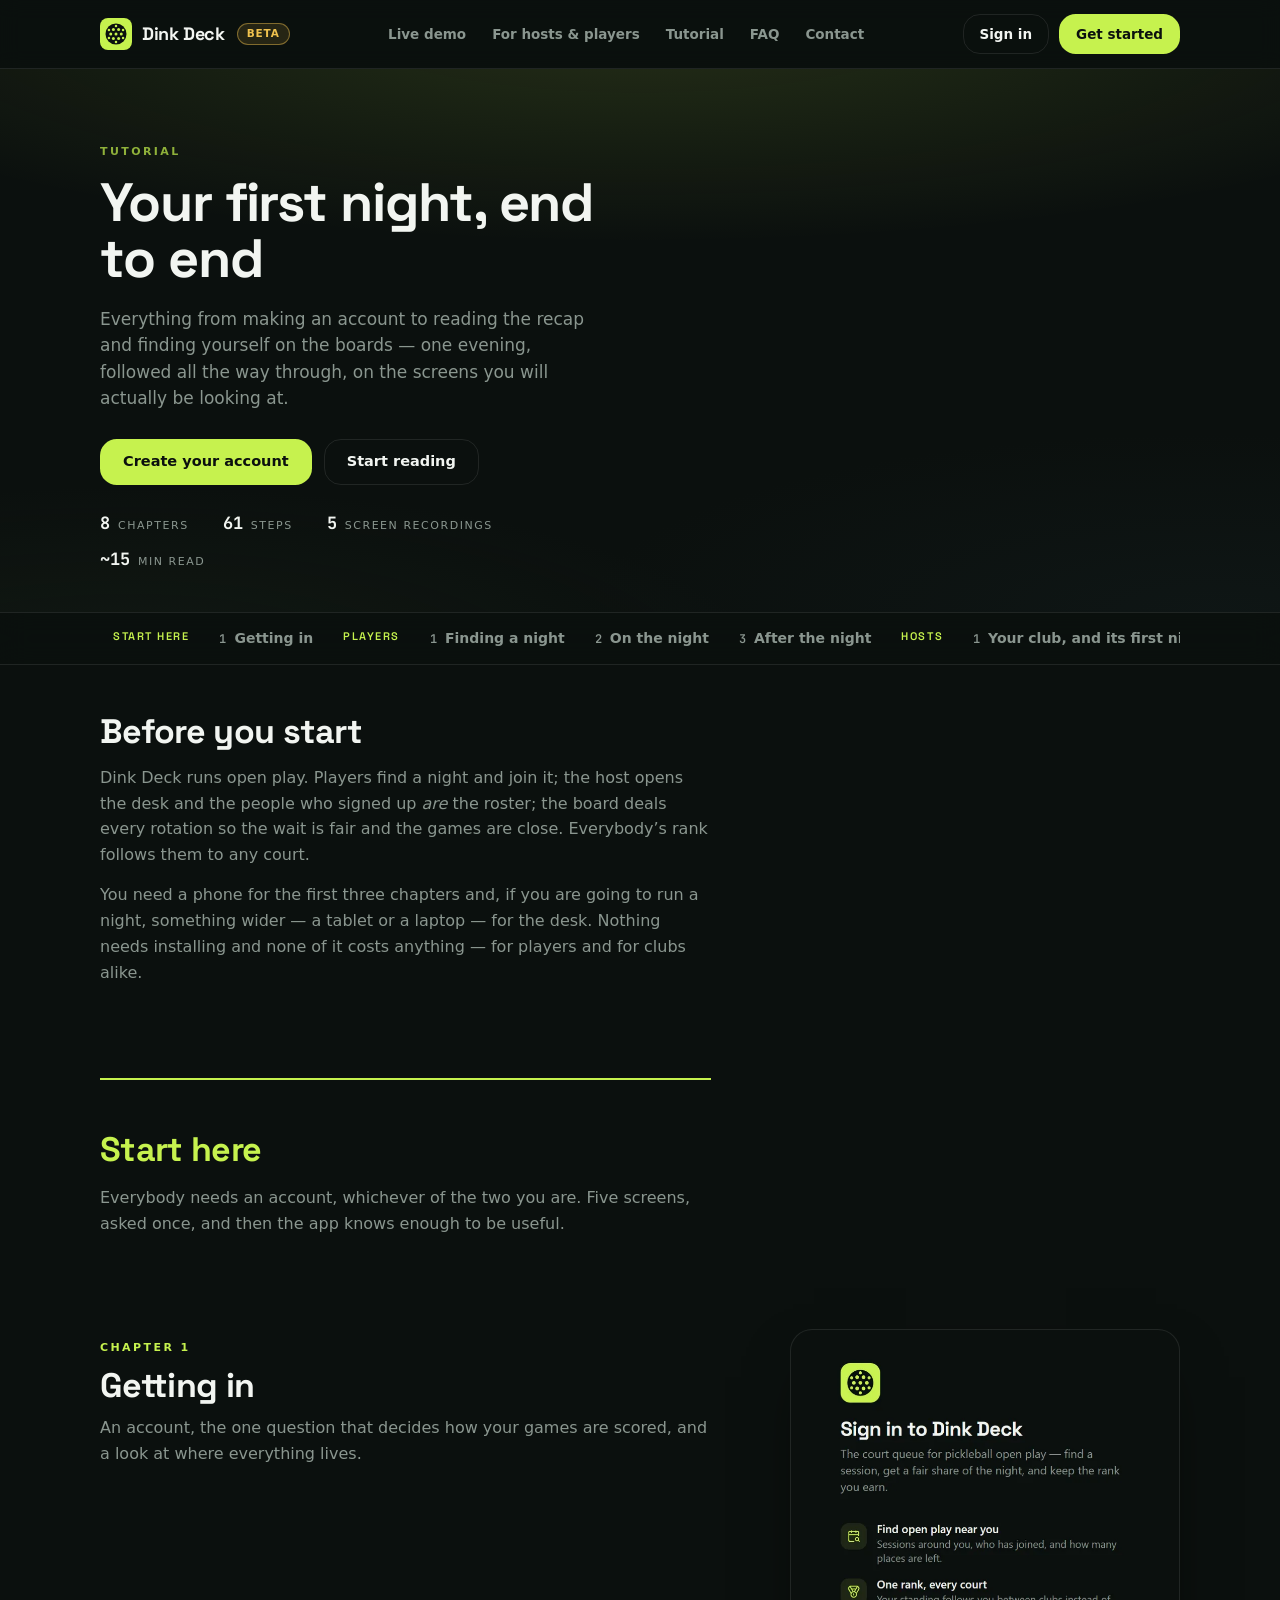
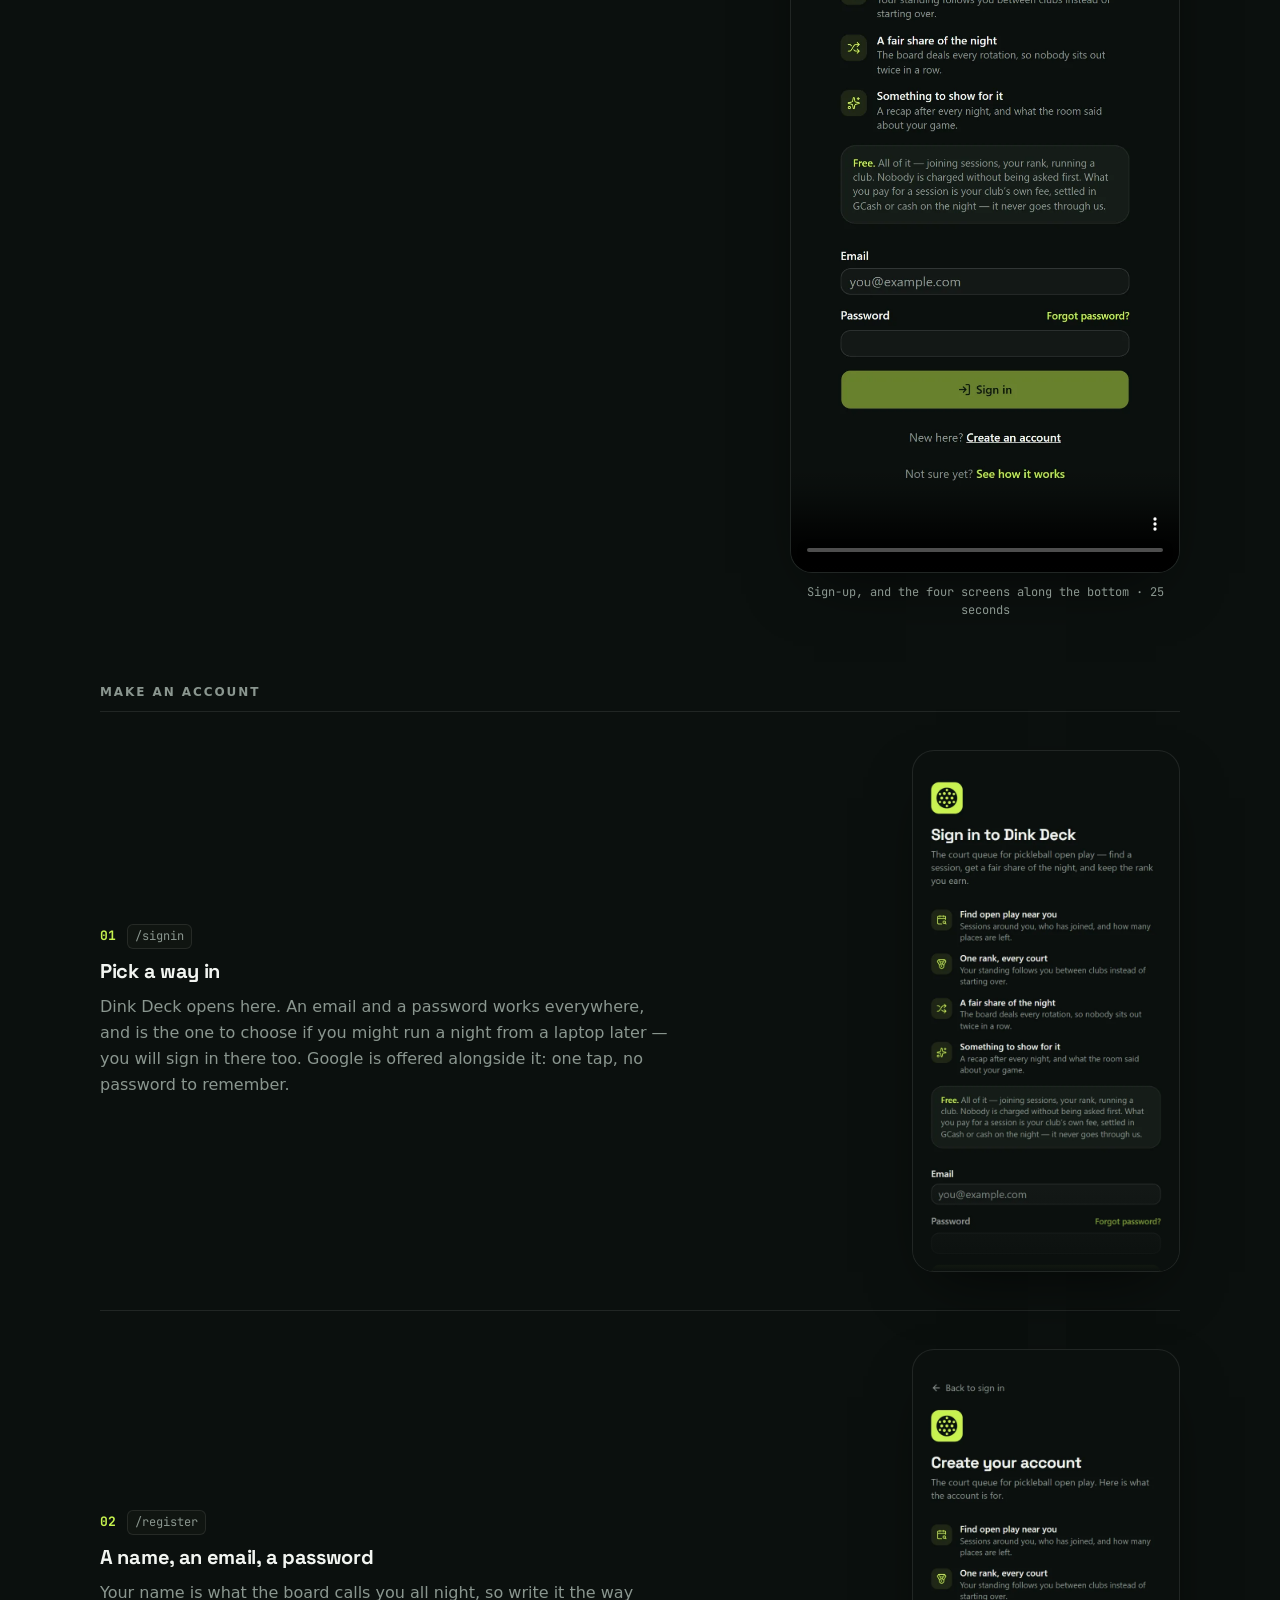
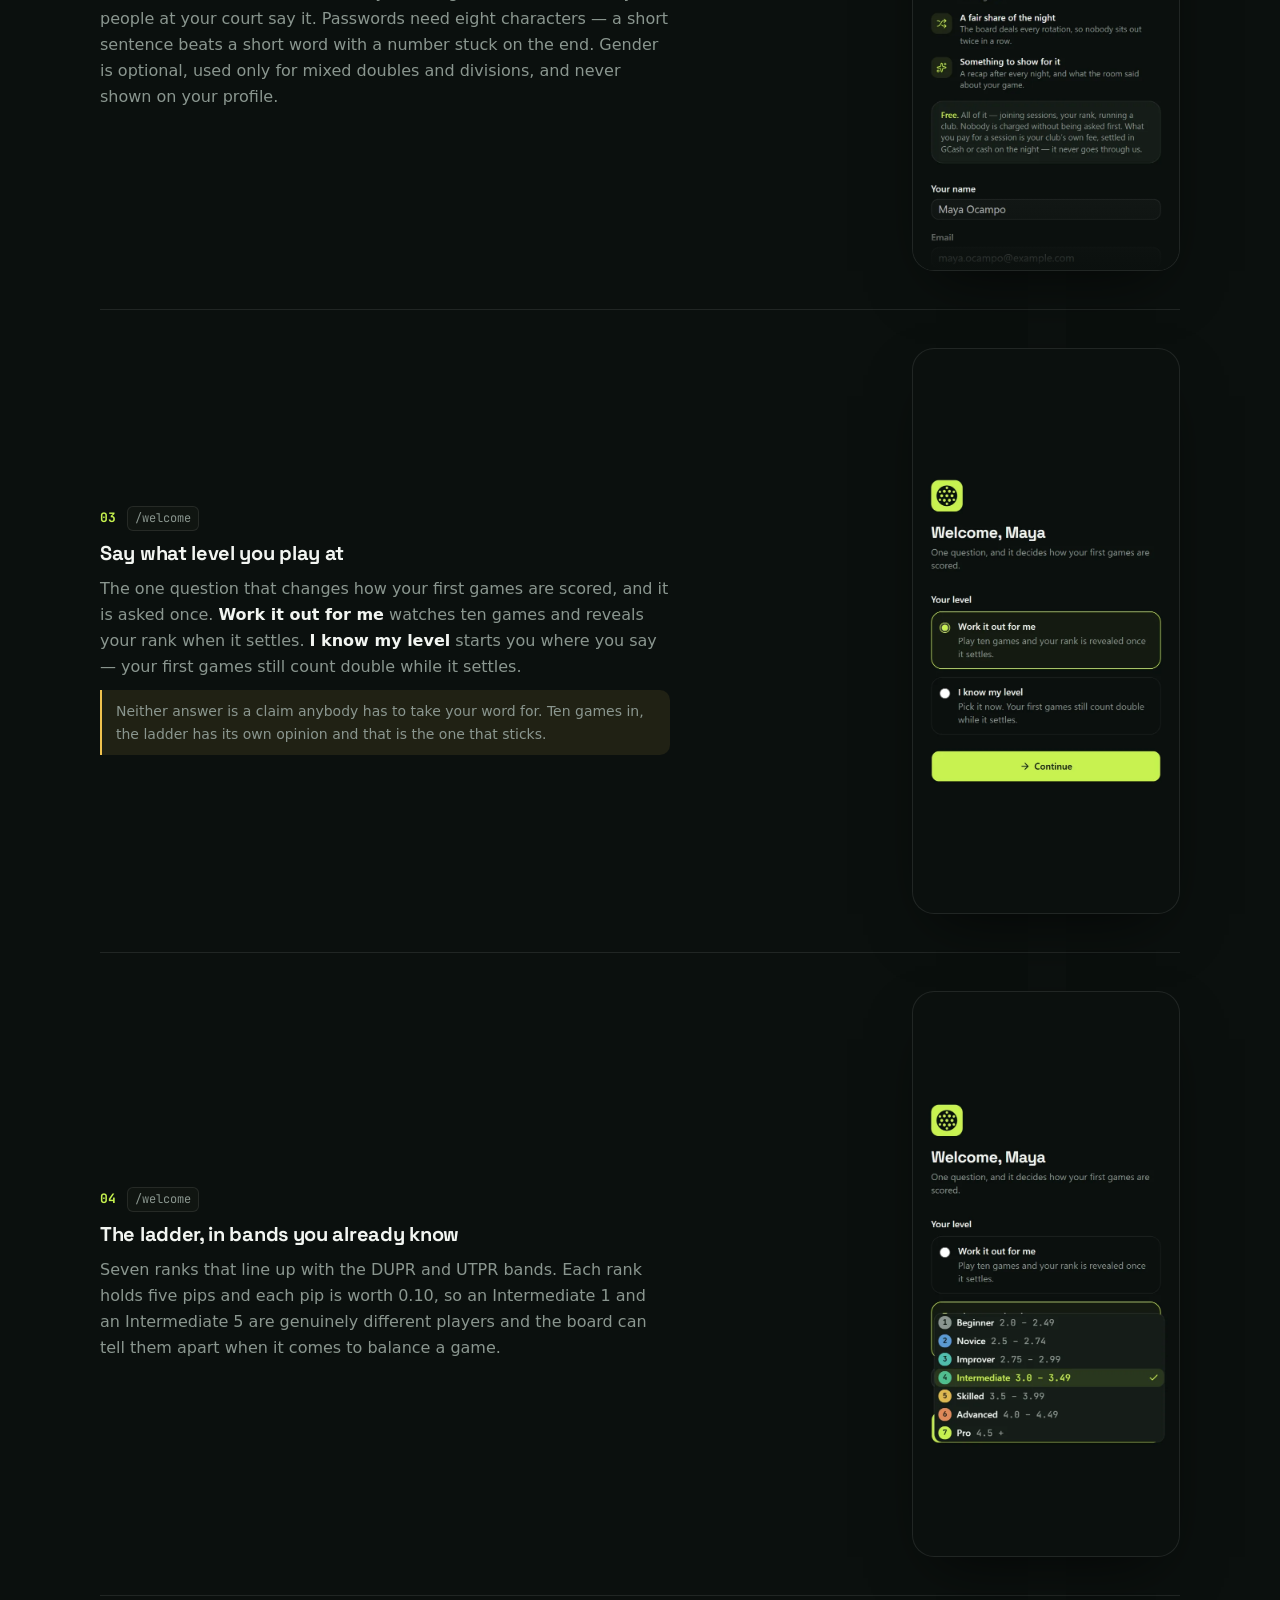
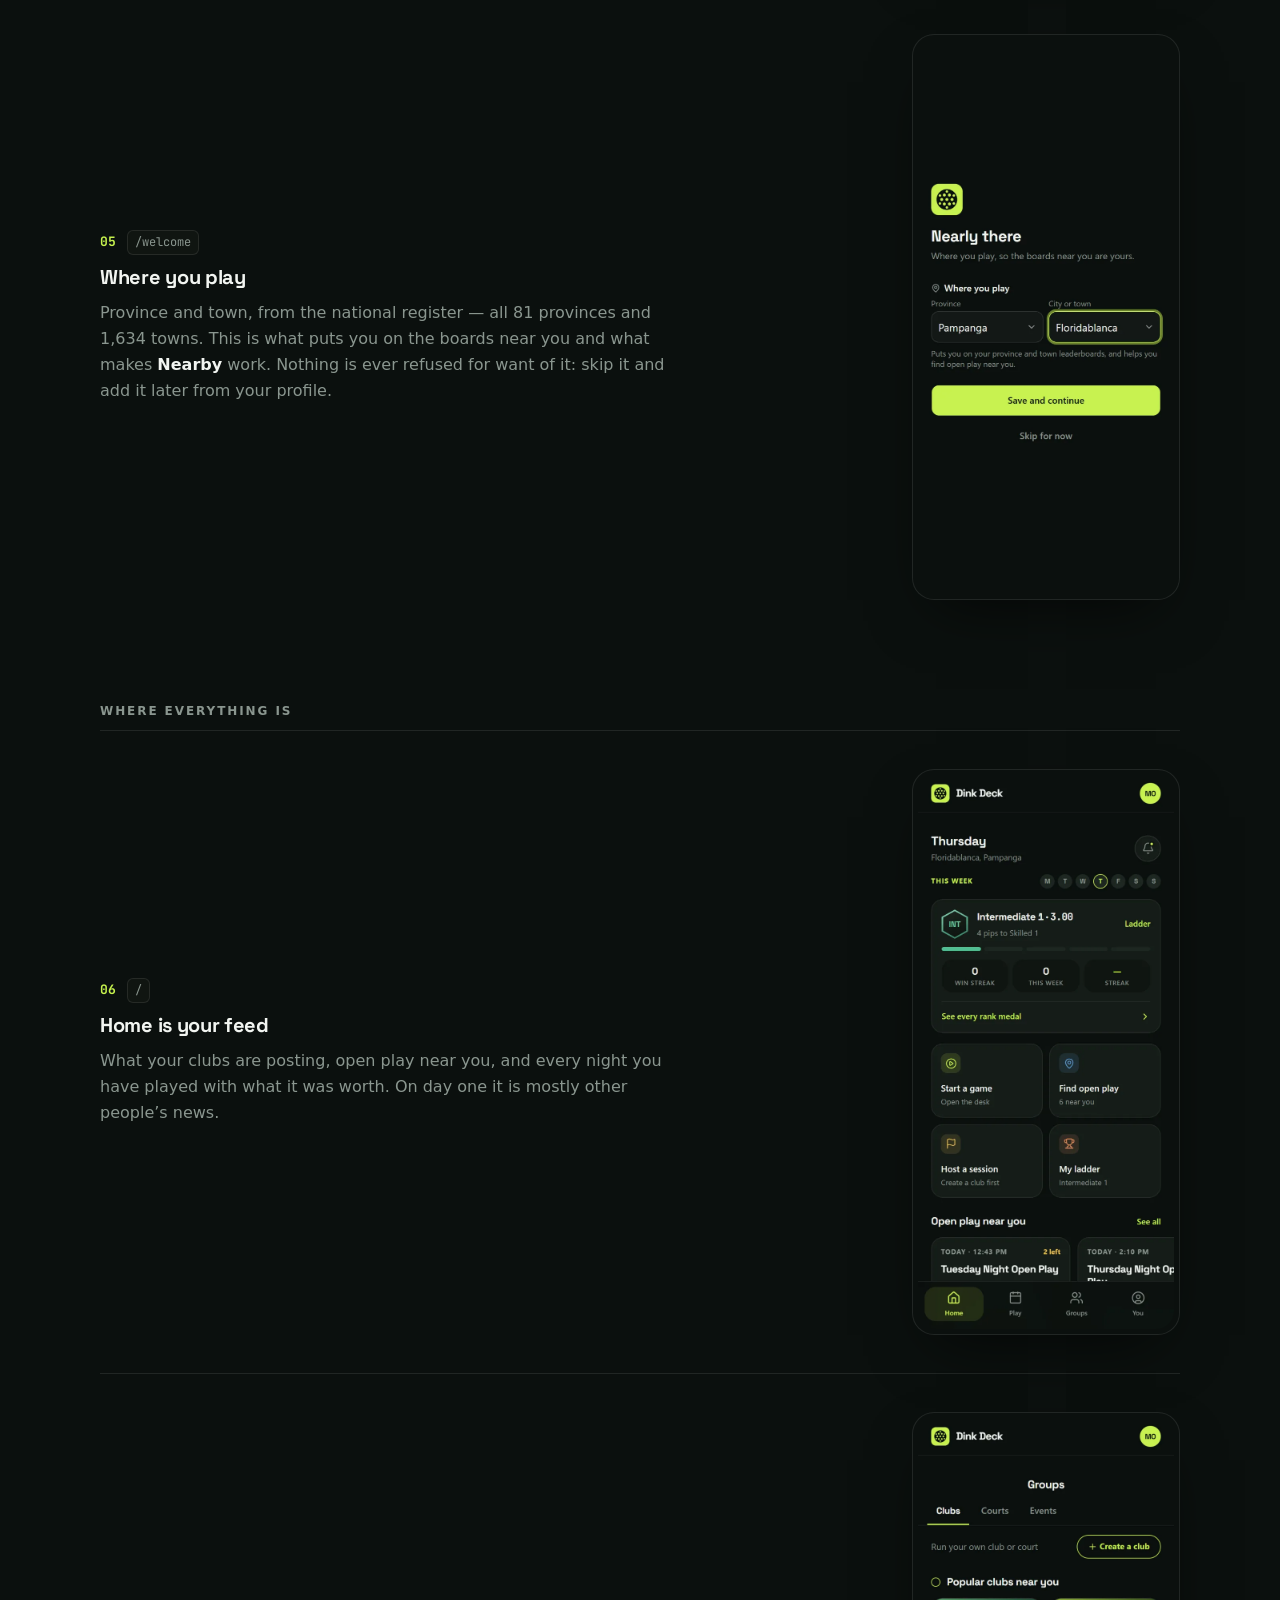
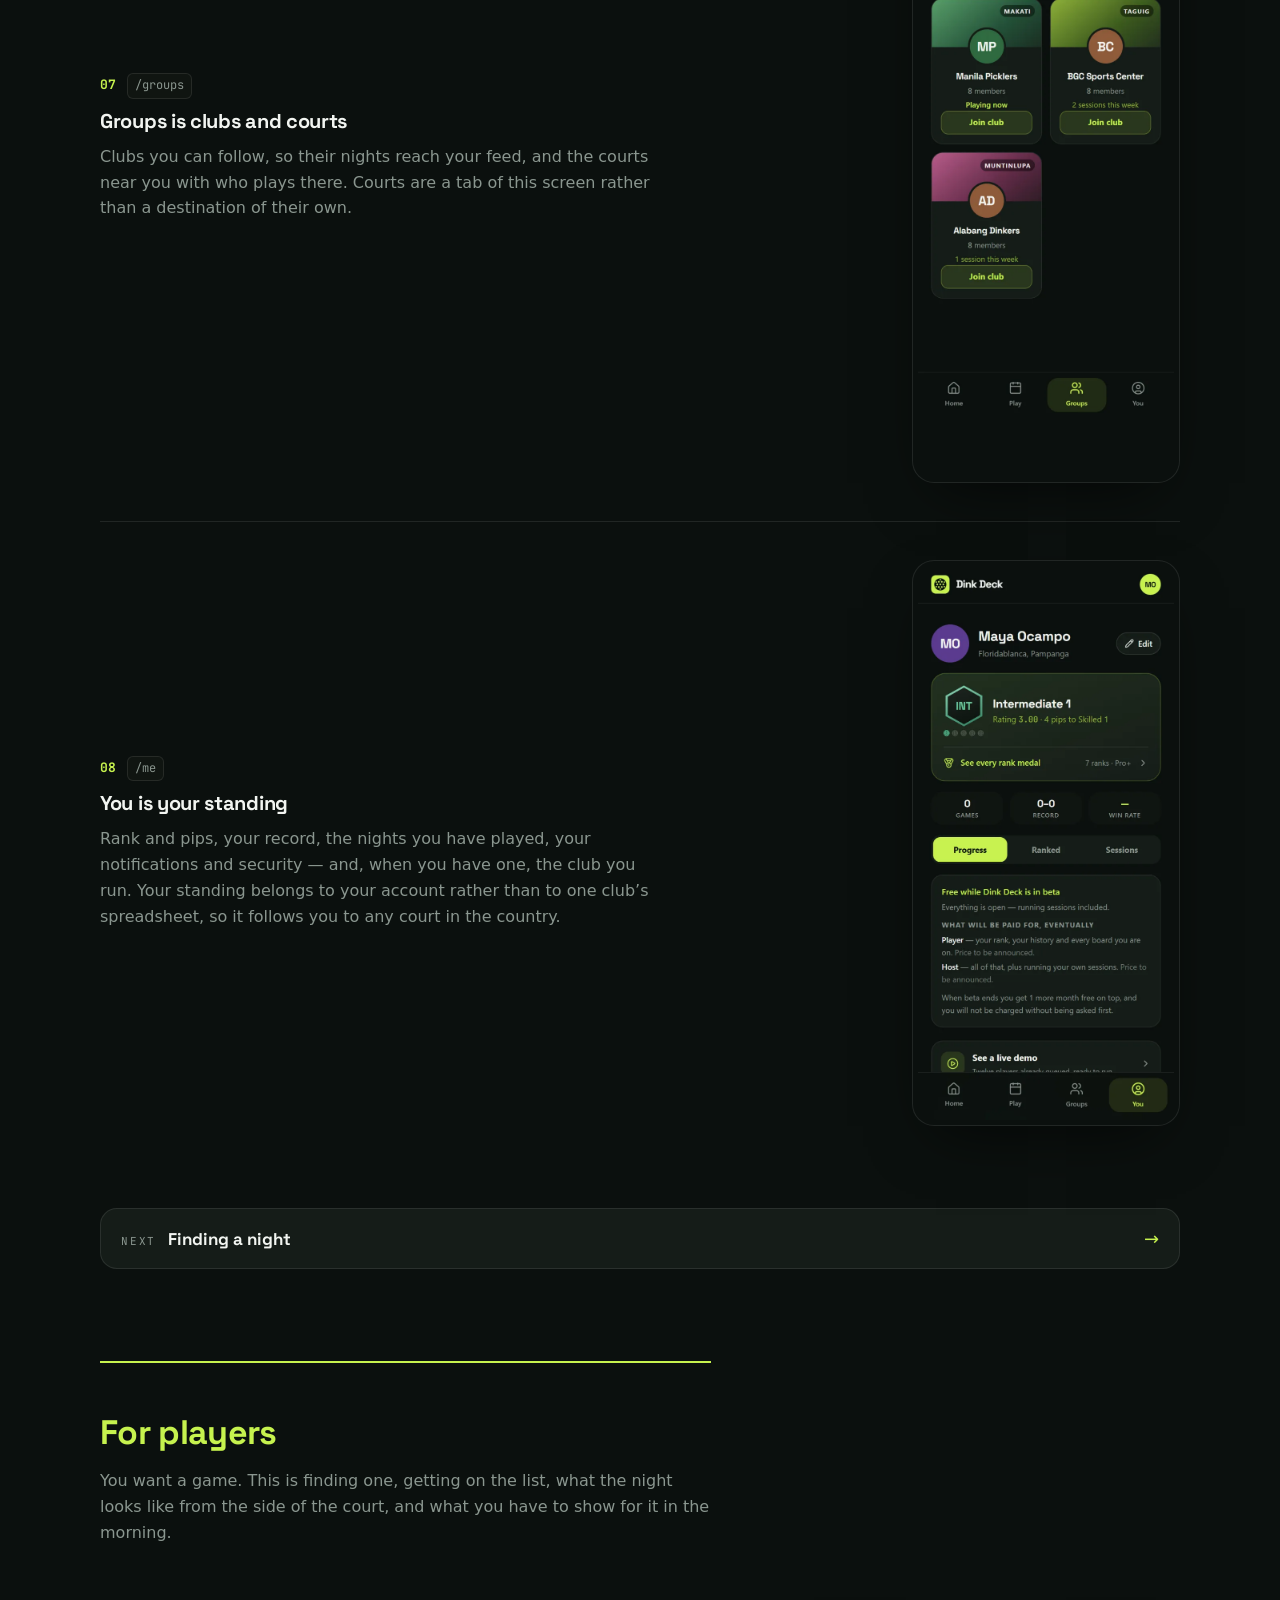
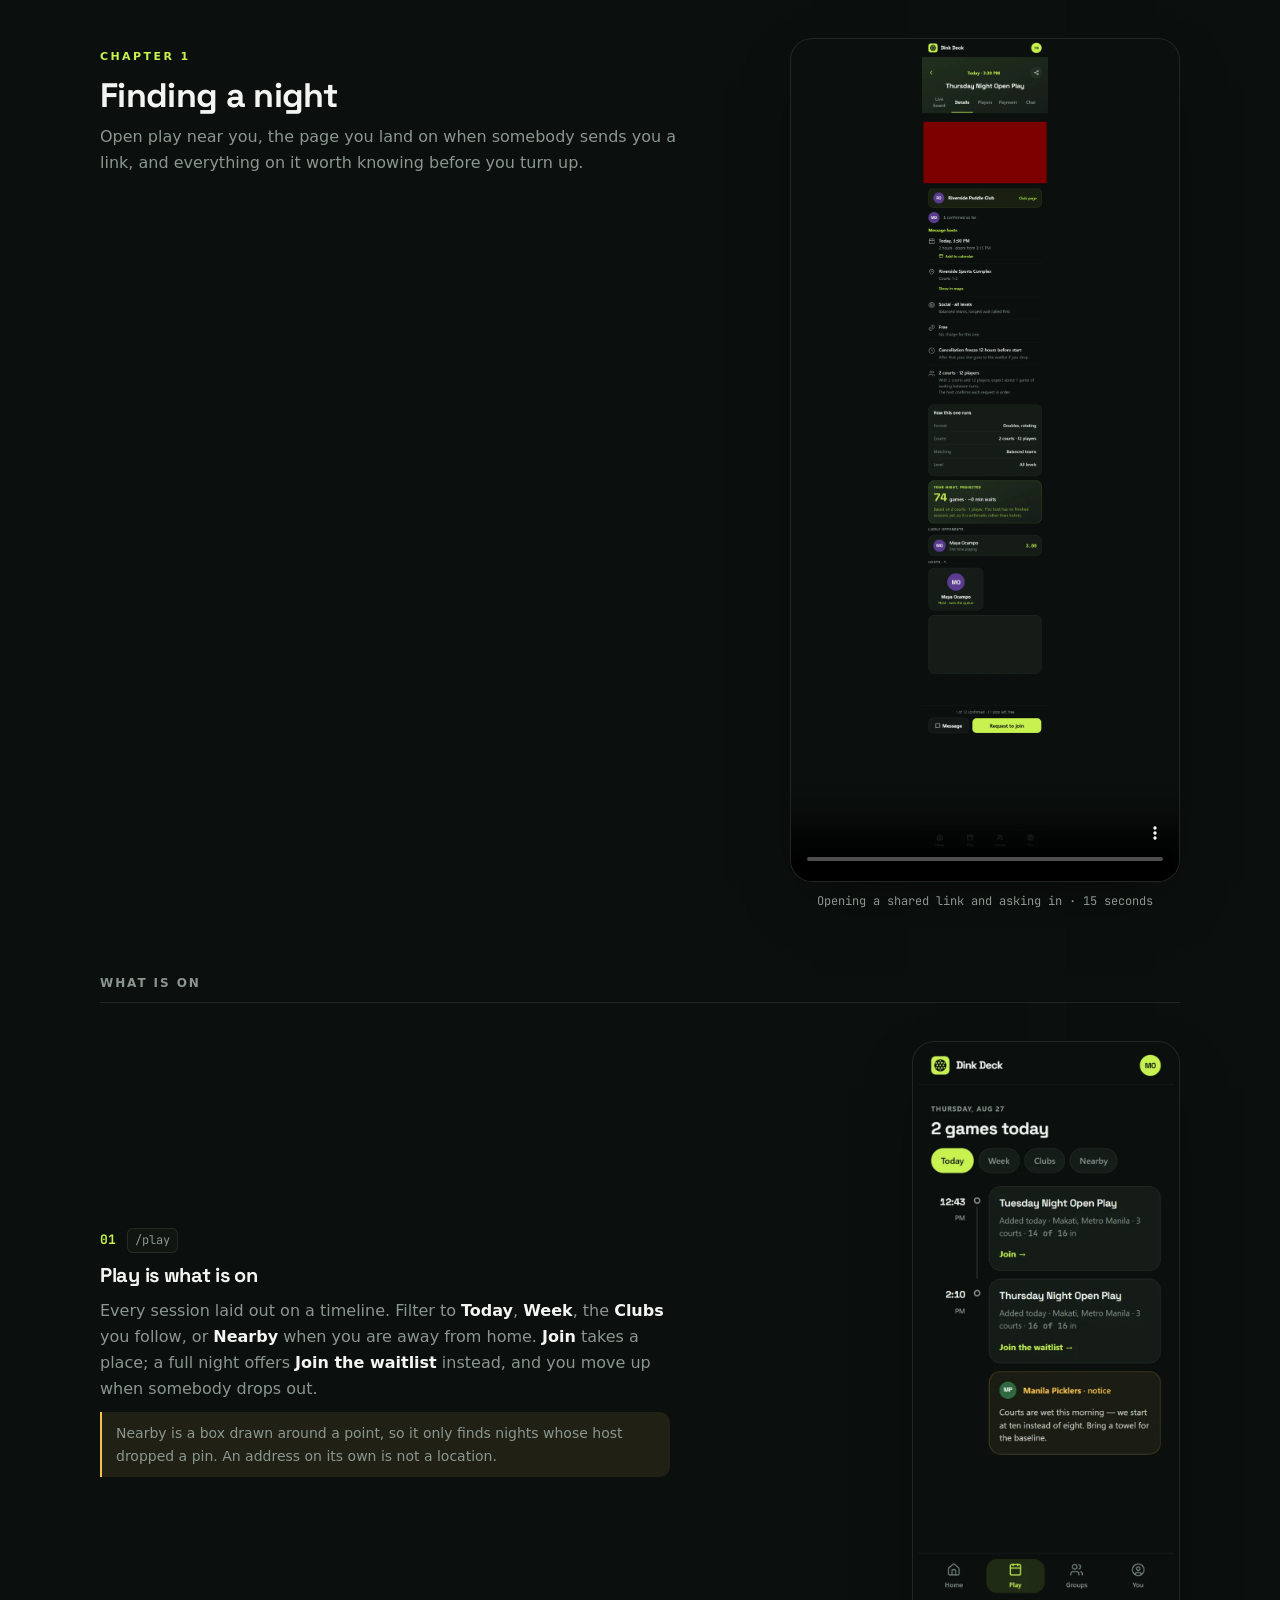
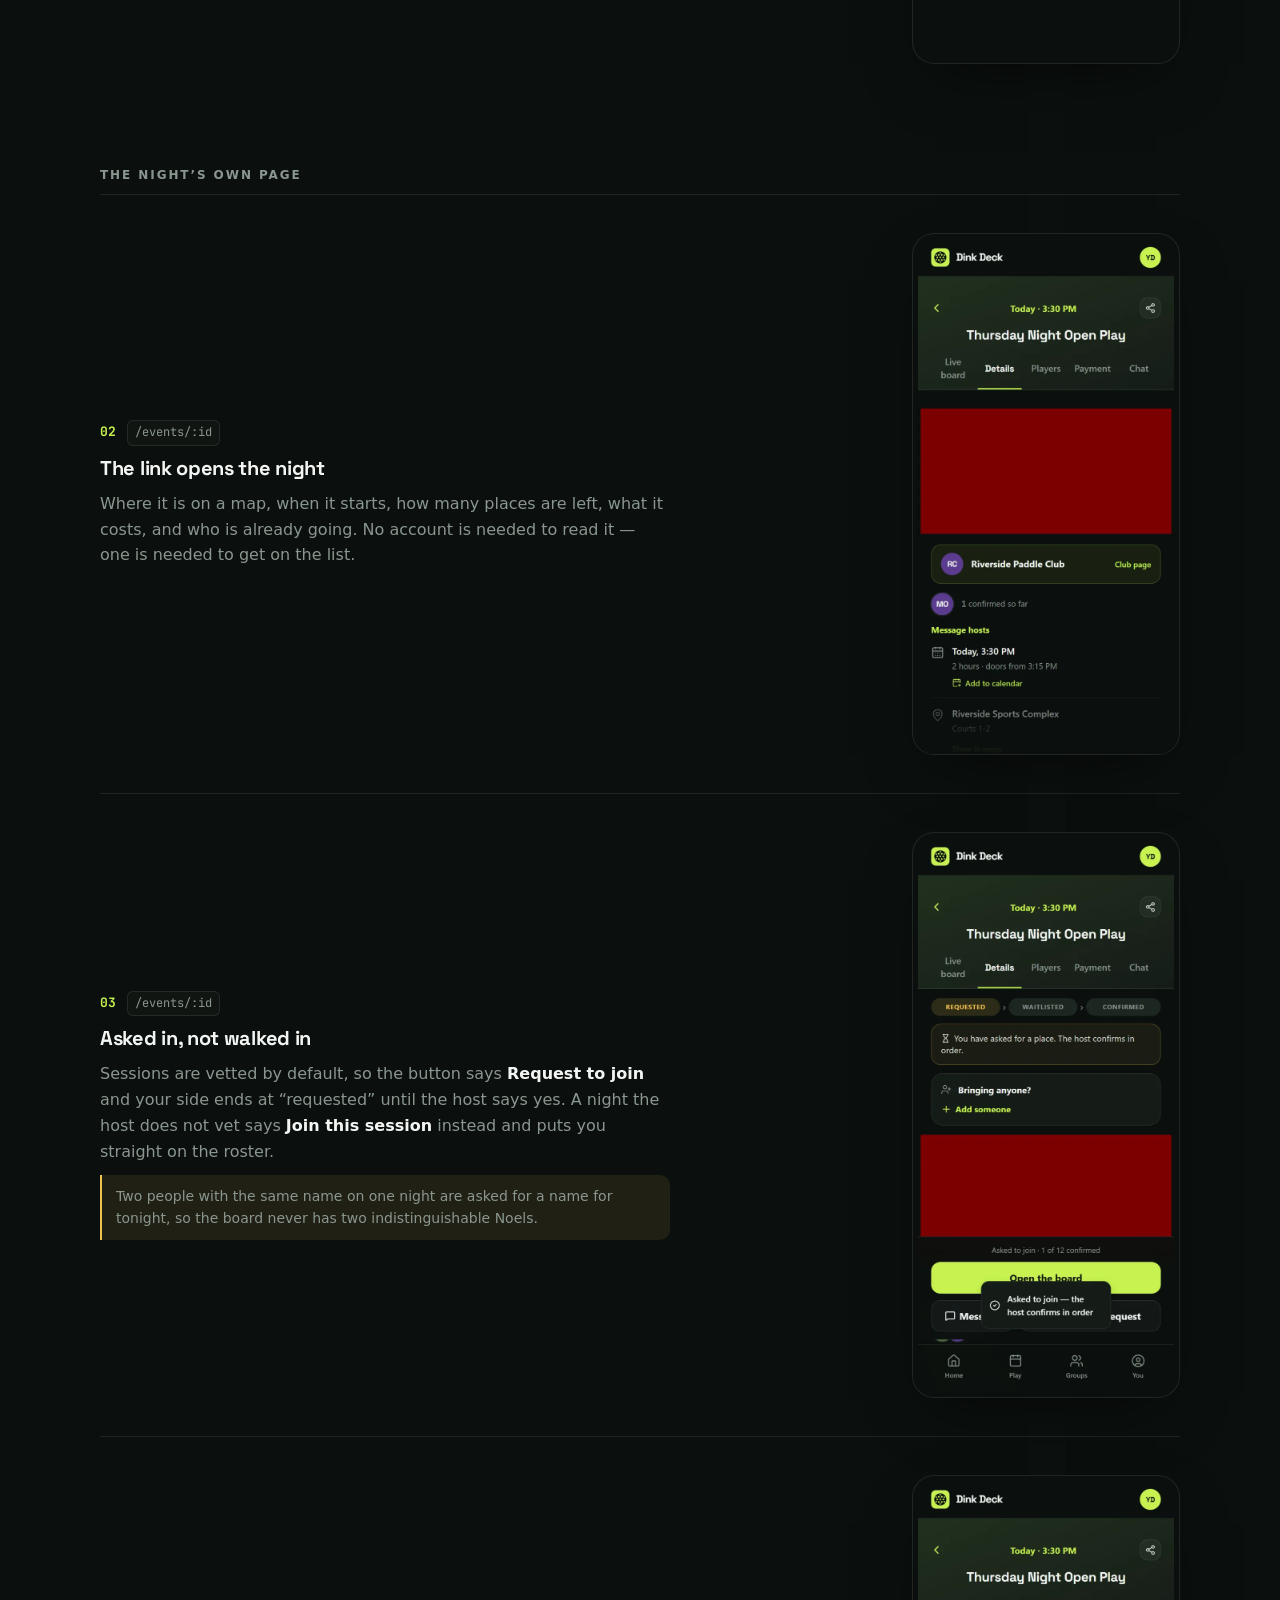
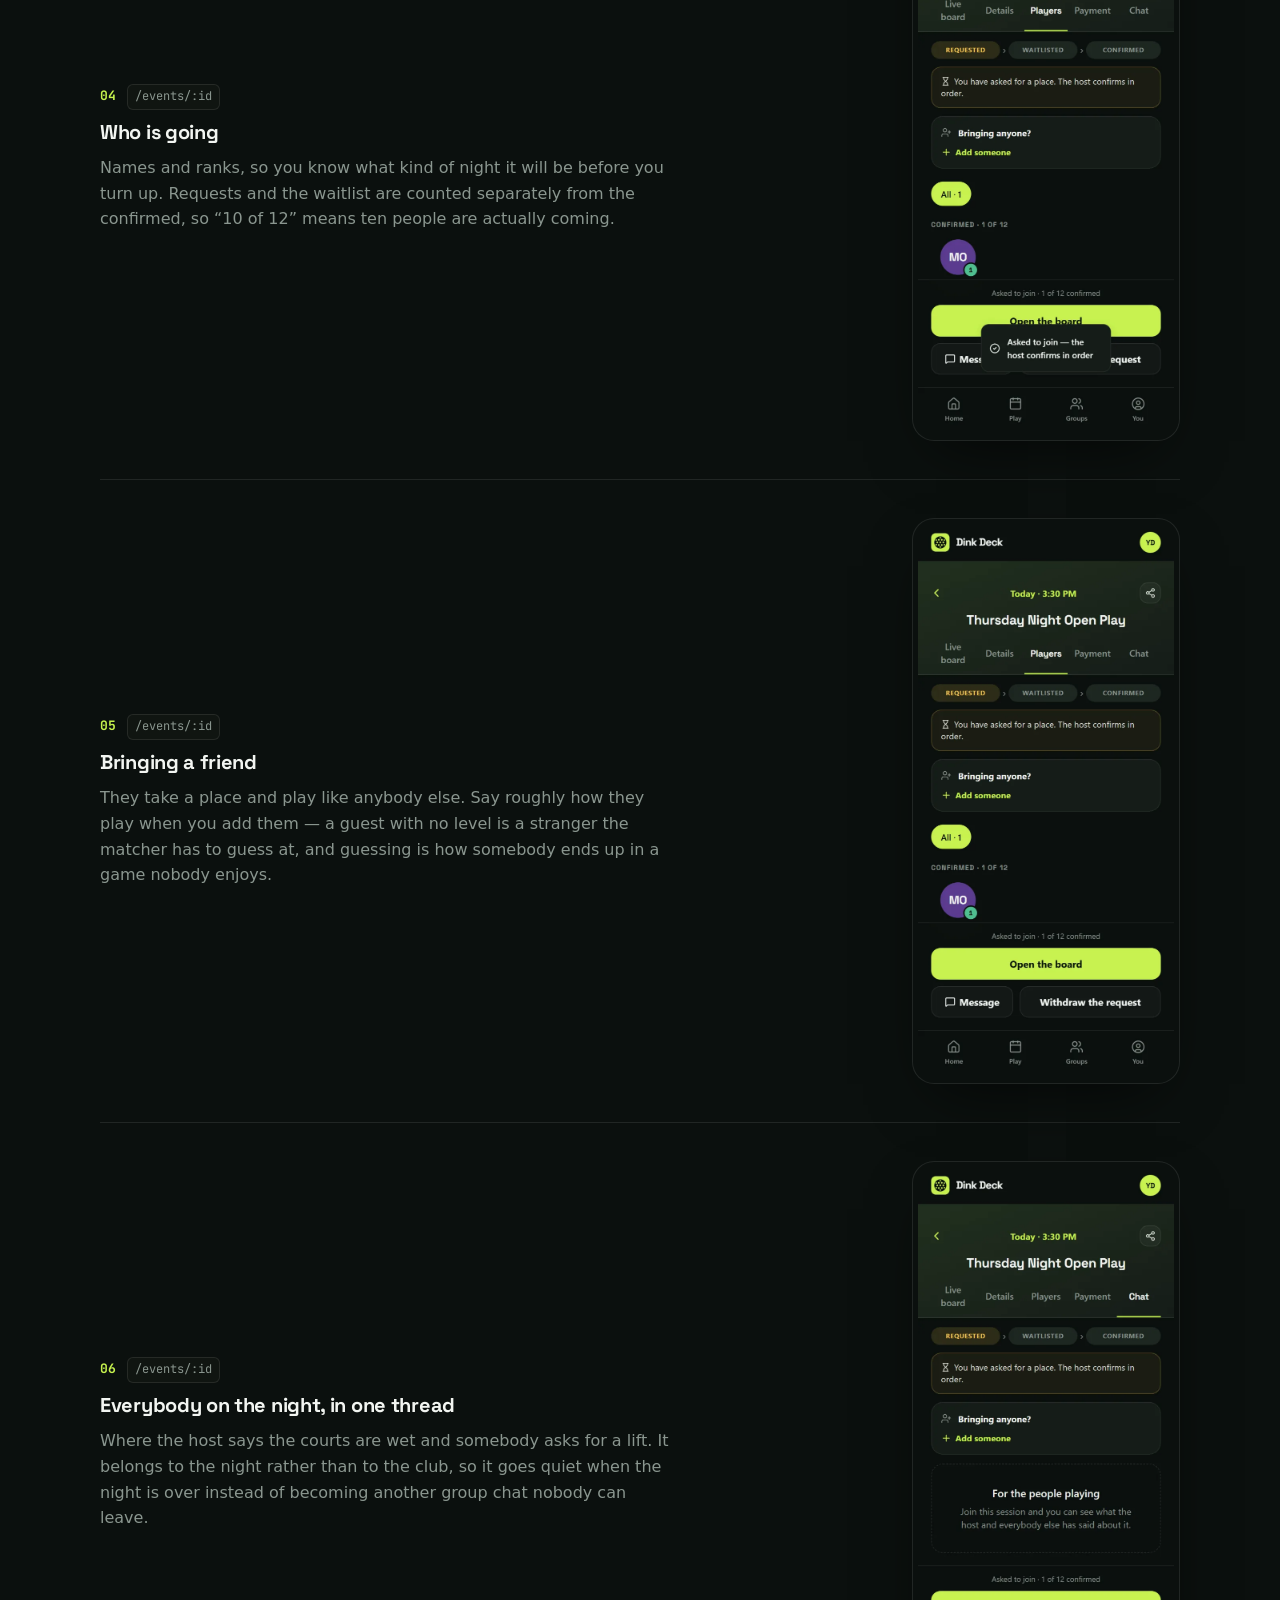
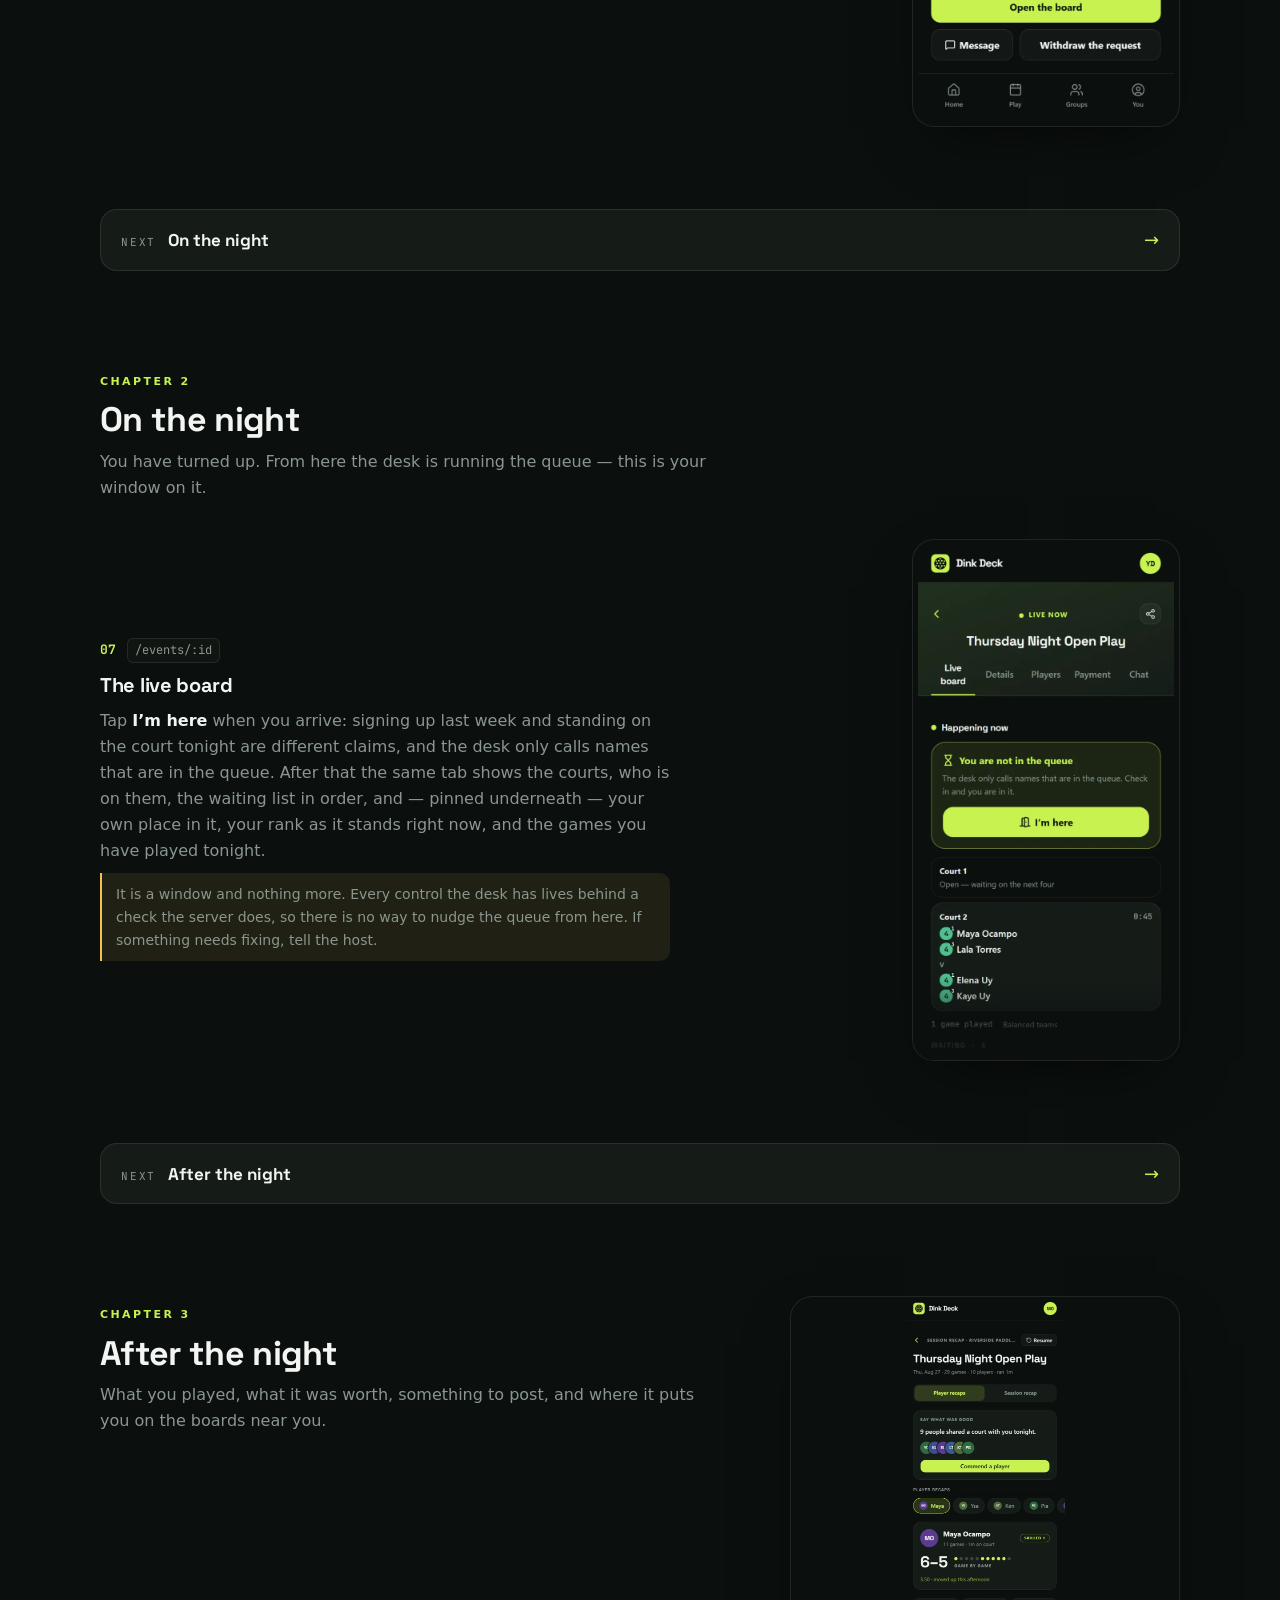
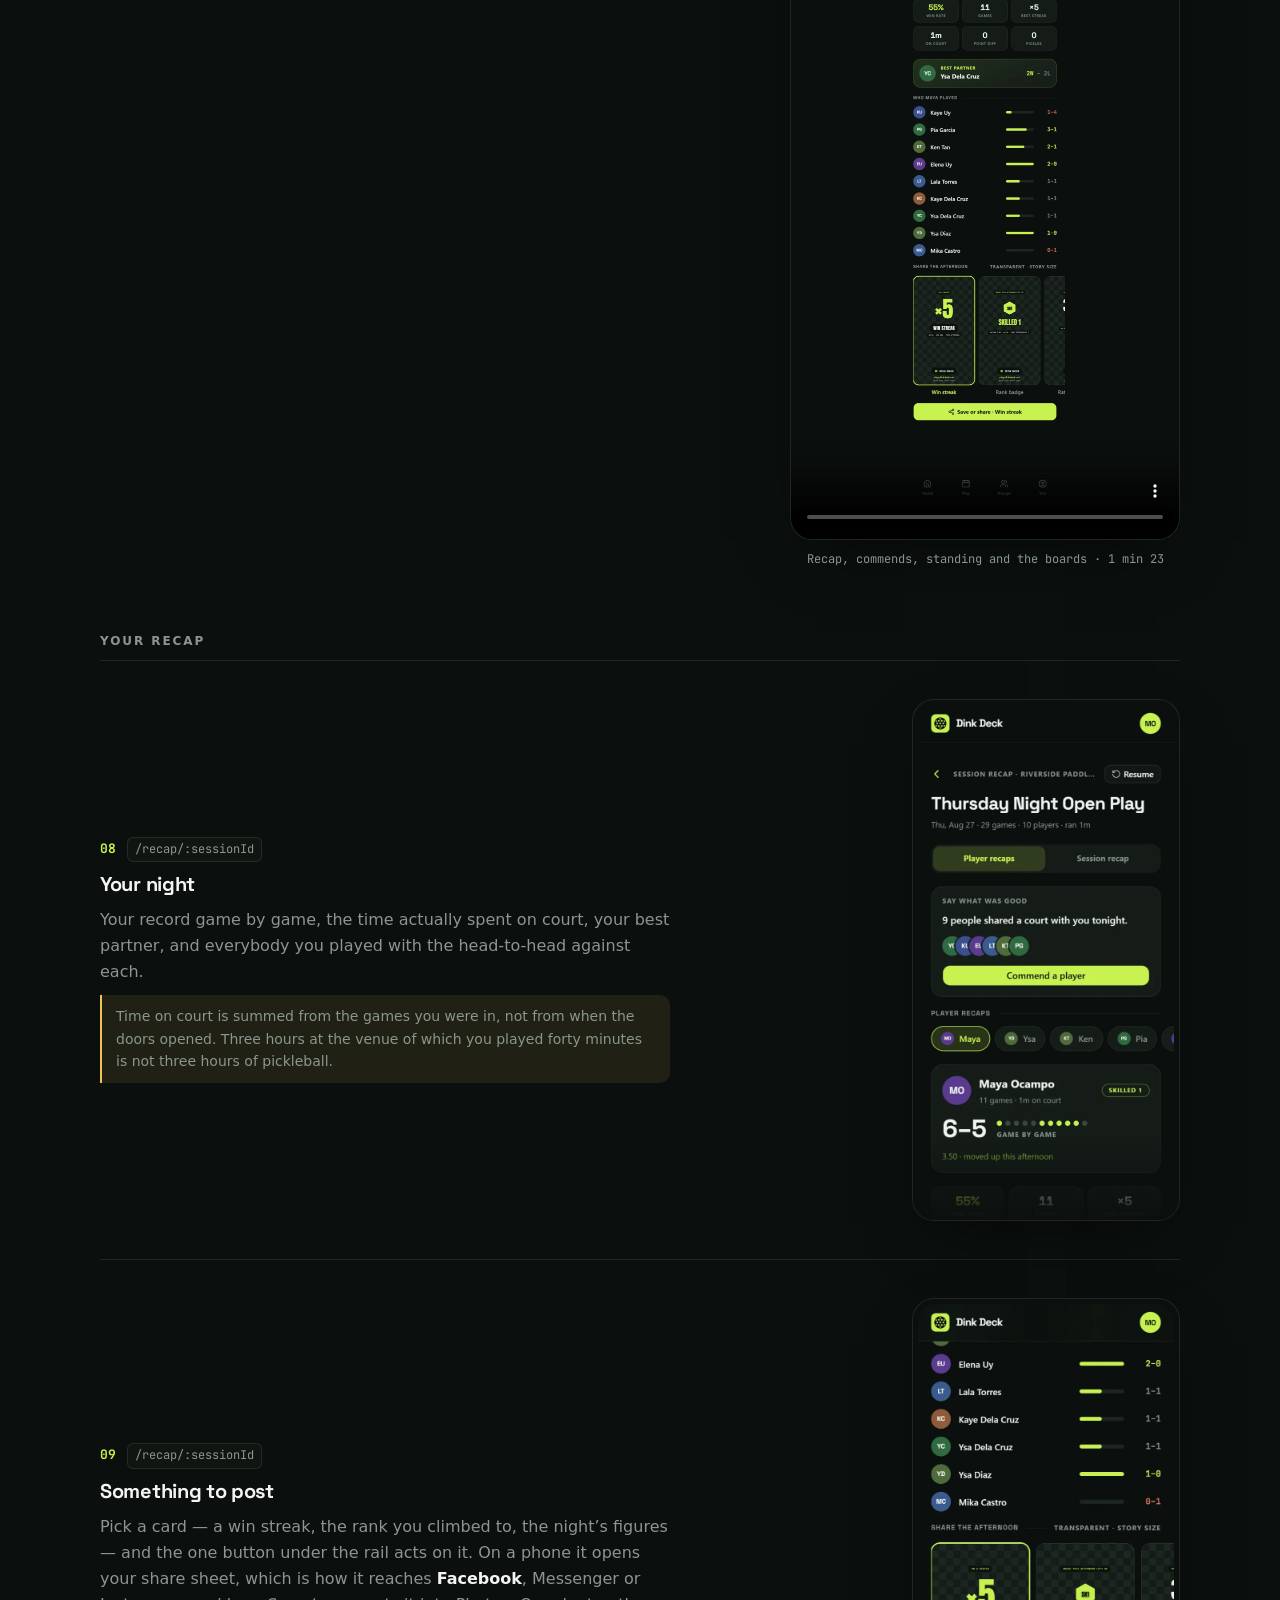
==== commit 2172a65d: "feat: the tutorial splits into a player track and a host track Two different people were reading one" ====
--- a/tutorial.html
+++ b/tutorial.html
@@ -4,7 +4,7 @@
   <meta charset="UTF-8" />
   <meta name="viewport" content="width=device-width, initial-scale=1" />
   <title>How Dink Deck Works — Step-by-Step Pickleball Open Play Tutorial</title>
-  <meta name="description" content="A 49-step walkthrough of Dink Deck with screenshots and four screen recordings: sign up, find open play, start a club, post a session, run the night from the desk, and read the recap." />
+  <meta name="description" content="A 61-step walkthrough of Dink Deck with screenshots and four screen recordings: sign up, find open play, start a club, post a session, run the night from the desk, and read the recap." />
   <meta name="robots" content="index, follow" />
   <link rel="canonical" href="https://dinkdeck.net/tutorial" />
   <meta name="theme-color" content="#0b100e" />
@@ -14,7 +14,7 @@
   <meta property="og:site_name" content="Dink Deck" />
   <meta property="og:locale" content="en_US" />
   <meta property="og:title" content="How Dink Deck Works — Step-by-Step Pickleball Open Play Tutorial" />
-  <meta property="og:description" content="A 49-step walkthrough of Dink Deck with screenshots and four screen recordings: sign up, find open play, start a club, post a session, run the night from the desk, and read the recap." />
+  <meta property="og:description" content="A 61-step walkthrough of Dink Deck with screenshots and four screen recordings: sign up, find open play, start a club, post a session, run the night from the desk, and read the recap." />
   <meta property="og:image" content="https://dinkdeck.net/images/host-console.png" />
   <meta property="og:image:width" content="1440" />
   <meta property="og:image:height" content="900" />
@@ -22,7 +22,7 @@
 
   <meta name="twitter:card" content="summary_large_image" />
   <meta name="twitter:title" content="How Dink Deck Works — Step-by-Step Pickleball Open Play Tutorial" />
-  <meta name="twitter:description" content="A 49-step walkthrough of Dink Deck with screenshots and four screen recordings: sign up, find open play, start a club, post a session, run the night from the desk, and read the recap." />
+  <meta name="twitter:description" content="A 61-step walkthrough of Dink Deck with screenshots and four screen recordings: sign up, find open play, start a club, post a session, run the night from the desk, and read the recap." />
   <meta name="twitter:image" content="https://dinkdeck.net/images/host-console.png" />
 
   <link rel="icon" type="image/svg+xml" href="favicon.svg" />
@@ -65,7 +65,7 @@
         {
           "@type": "HowToStep",
           "position": 2,
-          "name": "Three fields and a name",
+          "name": "A name, an email, a password",
           "text": "Your name is what the board calls you all night, so write it the way people at your court say it. Passwords need eight characters — a short sentence beats a short word with a number stuck on the end. Gender is optional, used only for mixed doubles and divisions, and never shown on your profile.",
           "url": "https://dinkdeck.net/tutorial#step-2"
         },
@@ -73,21 +73,21 @@
           "@type": "HowToStep",
           "position": 3,
           "name": "Say what level you play at",
-          "text": "This is the one question that changes how your first games are scored, and it is asked once. Work it out for me watches ten games and reveals your rank when it settles. I know my level starts you where you say — your first games still count double while it settles.",
+          "text": "The one question that changes how your first games are scored, and it is asked once. Work it out for me watches ten games and reveals your rank when it settles. I know my level starts you where you say — your first games still count double while it settles.",
           "url": "https://dinkdeck.net/tutorial#step-3"
         },
         {
           "@type": "HowToStep",
           "position": 4,
           "name": "The ladder, in bands you already know",
-          "text": "Seven ranks that line up with the DUPR and UTPR bands. Each rank holds five pips and each pip is worth 0.10, so an Intermediate 1 and an Intermediate 5 are genuinely different players and the board can tell them apart.",
+          "text": "Seven ranks that line up with the DUPR and UTPR bands. Each rank holds five pips and each pip is worth 0.10, so an Intermediate 1 and an Intermediate 5 are genuinely different players and the board can tell them apart when it comes to balance a game.",
           "url": "https://dinkdeck.net/tutorial#step-4"
         },
         {
           "@type": "HowToStep",
           "position": 5,
           "name": "Where you play",
-          "text": "Province and town, from the national register. This is what puts you on the boards near you and what makes Nearby work when you go looking for a game. Nothing is refused for want of it — skip it and add it later from your profile.",
+          "text": "Province and town, from the national register — all 81 provinces and 1,634 towns. This is what puts you on the boards near you and what makes Nearby work. Nothing is ever refused for want of it: skip it and add it later from your profile.",
           "url": "https://dinkdeck.net/tutorial#step-5"
         },
         {
@@ -100,303 +100,387 @@
         {
           "@type": "HowToStep",
           "position": 7,
+          "name": "Groups is clubs and courts",
+          "text": "Clubs you can follow, so their nights reach your feed, and the courts near you with who plays there. Courts are a tab of this screen rather than a destination of their own.",
+          "url": "https://dinkdeck.net/tutorial#step-7"
+        },
+        {
+          "@type": "HowToStep",
+          "position": 8,
+          "name": "You is your standing",
+          "text": "Rank and pips, your record, the nights you have played, your notifications and security — and, when you have one, the club you run. Your standing belongs to your account rather than to one club’s spreadsheet, so it follows you to any court in the country.",
+          "url": "https://dinkdeck.net/tutorial#step-8"
+        },
+        {
+          "@type": "HowToStep",
+          "position": 1,
           "name": "Play is what is on",
           "text": "Every session laid out on a timeline. Filter to Today, Week, the Clubs you follow, or Nearby when you are away from home. Join takes a place; a full night offers Join the waitlist instead, and you move up when somebody drops out.",
+          "url": "https://dinkdeck.net/tutorial#step-1"
+        },
+        {
+          "@type": "HowToStep",
+          "position": 2,
+          "name": "The link opens the night",
+          "text": "Where it is on a map, when it starts, how many places are left, what it costs, and who is already going. No account is needed to read it — one is needed to get on the list.",
+          "url": "https://dinkdeck.net/tutorial#step-2"
+        },
+        {
+          "@type": "HowToStep",
+          "position": 3,
+          "name": "Asked in, not walked in",
+          "text": "Sessions are vetted by default, so the button says Request to join and your side ends at “requested” until the host says yes. A night the host does not vet says Join this session instead and puts you straight on the roster.",
+          "url": "https://dinkdeck.net/tutorial#step-3"
+        },
+        {
+          "@type": "HowToStep",
+          "position": 4,
+          "name": "Who is going",
+          "text": "Names and ranks, so you know what kind of night it will be before you turn up. Requests and the waitlist are counted separately from the confirmed, so “10 of 12” means ten people are actually coming.",
+          "url": "https://dinkdeck.net/tutorial#step-4"
+        },
+        {
+          "@type": "HowToStep",
+          "position": 5,
+          "name": "Bringing a friend",
+          "text": "They take a place and play like anybody else. Say roughly how they play when you add them — a guest with no level is a stranger the matcher has to guess at, and guessing is how somebody ends up in a game nobody enjoys.",
+          "url": "https://dinkdeck.net/tutorial#step-5"
+        },
+        {
+          "@type": "HowToStep",
+          "position": 6,
+          "name": "Everybody on the night, in one thread",
+          "text": "Where the host says the courts are wet and somebody asks for a lift. It belongs to the night rather than to the club, so it goes quiet when the night is over instead of becoming another group chat nobody can leave.",
+          "url": "https://dinkdeck.net/tutorial#step-6"
+        },
+        {
+          "@type": "HowToStep",
+          "position": 7,
+          "name": "The live board",
+          "text": "Tap I’m here when you arrive: signing up last week and standing on the court tonight are different claims, and the desk only calls names that are in the queue. After that the same tab shows the courts, who is on them, the waiting list in order, and — pinned underneath — your own place in it, your rank as it stands right now, and the games you have played tonight.",
           "url": "https://dinkdeck.net/tutorial#step-7"
         },
         {
           "@type": "HowToStep",
           "position": 8,
-          "name": "Groups is clubs and courts",
-          "text": "Clubs you can follow so their nights reach your feed, and the courts near you with who plays there. Courts are a tab of this screen rather than a destination of their own.",
+          "name": "Your night",
+          "text": "Your record game by game, the time actually spent on court, your best partner, and everybody you played with the head-to-head against each.",
           "url": "https://dinkdeck.net/tutorial#step-8"
         },
         {
           "@type": "HowToStep",
           "position": 9,
-          "name": "You is your standing",
-          "text": "Rank and pips, your record, the nights you have played, your notifications and security. Your standing belongs to your account, not to one club’s spreadsheet, so it follows you to any court.",
+          "name": "Something to post",
+          "text": "Pick a card — a win streak, the rank you climbed to, the night’s figures — and the one button under the rail acts on it. On a phone it opens your share sheet, which is how it reaches Facebook, Messenger or Instagram, and how Save Image gets it into Photos. On a laptop there is no sheet, so it downloads instead.",
           "url": "https://dinkdeck.net/tutorial#step-9"
         },
         {
           "@type": "HowToStep",
           "position": 10,
+          "name": "Say what was good",
+          "text": "A rating knows who won. It does not know who made the walk-up welcome, or kept their head when the score got away, or hit the one ATP everybody is still talking about. Commends are the other half — what the room says, rather than what the scoreboard says.",
+          "url": "https://dinkdeck.net/tutorial#step-10"
+        },
+        {
+          "@type": "HowToStep",
+          "position": 11,
+          "name": "Who made your night",
+          "text": "Everybody you actually shared a court with, and whoever ran the night. You cannot commend somebody you never played: the server checks that, not just the screen.",
+          "url": "https://dinkdeck.net/tutorial#step-11"
+        },
+        {
+          "@type": "HowToStep",
+          "position": 12,
+          "name": "And what they did",
+          "text": "Shots, the way they played, the way they were to play with. Pick as many as fit — there is a cap on how many people one person can name, and it is the server’s number, so the chips stop at exactly the point the API would refuse.",
+          "url": "https://dinkdeck.net/tutorial#step-12"
+        },
+        {
+          "@type": "HowToStep",
+          "position": 13,
+          "name": "The whole night, not just yours",
+          "text": "Top of the board, the highlights, and every game in the order it was played. A host can flip between players with the chips at the top; everybody else reads their own.",
+          "url": "https://dinkdeck.net/tutorial#step-13"
+        },
+        {
+          "@type": "HowToStep",
+          "position": 14,
+          "name": "On your front page",
+          "text": "The night lands on Home with three figures from three different places: the record from the games, the rating movement banked at the moment the host closed the session, and the time from the game clocks themselves.",
+          "url": "https://dinkdeck.net/tutorial#step-14"
+        },
+        {
+          "@type": "HowToStep",
+          "position": 15,
+          "name": "Your standing",
+          "text": "Rank and pips, and your record all time. Win a game and you gain a pip; lose one and you drop a pip. The size of the step depends on who you beat, so beating a stronger side is worth more than beating a weaker one.",
+          "url": "https://dinkdeck.net/tutorial#step-15"
+        },
+        {
+          "@type": "HowToStep",
+          "position": 16,
+          "name": "Every night you have played",
+          "text": "Each one keeps its own record and what it was worth, and links back to its recap. Nothing is lost when a club stops running.",
+          "url": "https://dinkdeck.net/tutorial#step-16"
+        },
+        {
+          "@type": "HowToStep",
+          "position": 17,
+          "name": "Your statistics",
+          "text": "Reached from Your statistics on your profile. Games by day and by month, the venues you play most, and the line your rating has taken night by night.",
+          "url": "https://dinkdeck.net/tutorial#step-17"
+        },
+        {
+          "@type": "HowToStep",
+          "position": 18,
+          "name": "Who is climbing, everywhere",
+          "text": "The boards rank on rating gained since the board last settled, so a good run shows up here long before it moves a standing anywhere else. Your own place is pinned at the top whatever it is — finding yourself is most of the reason anybody opens a leaderboard.",
+          "url": "https://dinkdeck.net/tutorial#step-18"
+        },
+        {
+          "@type": "HowToStep",
+          "position": 19,
+          "name": "Your province",
+          "text": "The same board narrowed to your province. This is what the town and province questions at sign-up were for.",
+          "url": "https://dinkdeck.net/tutorial#step-19"
+        },
+        {
+          "@type": "HowToStep",
+          "position": 20,
+          "name": "Your town",
+          "text": "Narrowed again. A town board is small enough to actually be somebody on, which is the point of having one.",
+          "url": "https://dinkdeck.net/tutorial#step-20"
+        },
+        {
+          "@type": "HowToStep",
+          "position": 21,
+          "name": "All time, or the last seven days",
+          "text": "The board settles once a week, so a placing holds for the week instead of shifting after every game. The arrow beside a name is places moved since it last settled.",
+          "url": "https://dinkdeck.net/tutorial#step-21"
+        },
+        {
+          "@type": "HowToStep",
+          "position": 22,
+          "name": "The board that is not a ladder",
+          "text": "The other half of the commends. Ranked on how many different people said something good about you rather than on how much you win — and a tag of its own answers “who is the best dinker here”. Nothing from the ladder leaks onto it: no rank badge, no rating.",
+          "url": "https://dinkdeck.net/tutorial#step-22"
+        },
+        {
+          "@type": "HowToStep",
+          "position": 23,
+          "name": "The whole ladder",
+          "text": "Thirty steps end to end, Beginner 1 to Pro 5, and where you are on it. Crossing a rank raises its own notice at the desk, so a promotion is something the room sees.",
+          "url": "https://dinkdeck.net/tutorial#step-23"
+        },
+        {
+          "@type": "HowToStep",
+          "position": 1,
           "name": "Anyone can host",
-          "text": "From You, tap create one under “Run your own open play”. A club or group is a set of people; a court or venue is a place that runs its own nights. This is the only thing standing between you and a session.",
-          "url": "https://dinkdeck.net/tutorial#step-10"
-        },
-        {
-          "@type": "HowToStep",
-          "position": 11,
+          "text": "From You, tap create one under “Run your own open play”. A club or group is a set of people; a court or venue is a place that runs its own nights. There is no application and nothing to be approved for.",
+          "url": "https://dinkdeck.net/tutorial#step-1"
+        },
+        {
+          "@type": "HowToStep",
+          "position": 2,
           "name": "Your club page",
-          "text": "Sessions, a feed you can post to, members and payments all live here. It is also the page you share when somebody asks where you play.",
-          "url": "https://dinkdeck.net/tutorial#step-11"
-        },
-        {
-          "@type": "HowToStep",
-          "position": 12,
+          "text": "Sessions, a feed you can post to, members and payments all live here. It is also the page you share when somebody asks where you play, and it reads perfectly well for people with no account.",
+          "url": "https://dinkdeck.net/tutorial#step-2"
+        },
+        {
+          "@type": "HowToStep",
+          "position": 3,
           "name": "What and where",
           "text": "Name the night, say where it is, and set the date and time — or take one of the presets. Then tap Pin it. The address is for reading; the pin is what a search “near me” actually answers, and a night with no pin is outside every one of those boxes.",
-          "url": "https://dinkdeck.net/tutorial#step-12"
-        },
-        {
-          "@type": "HowToStep",
-          "position": 13,
+          "url": "https://dinkdeck.net/tutorial#step-3"
+        },
+        {
+          "@type": "HowToStep",
+          "position": 4,
           "name": "How the night runs",
-          "text": "How many courts, and a cap on numbers. Two courts seat eight at a time and everybody else waits their turn, so a cap of twelve on two courts is a busy but rotating night.",
-          "url": "https://dinkdeck.net/tutorial#step-13"
-        },
-        {
-          "@type": "HowToStep",
-          "position": 14,
+          "text": "How many courts, and a cap on numbers. Two courts seat eight at a time and everybody else waits their turn, so a cap of twelve on two courts is a busy but rotating night. Sixteen on two is a lot of sitting.",
+          "url": "https://dinkdeck.net/tutorial#step-4"
+        },
+        {
+          "@type": "HowToStep",
+          "position": 5,
           "name": "Read it back, then post",
-          "text": "The last step shows the night as a player will see it. Posting publishes it: it is on the Play timeline, it is in the feed of anyone following the club, and it has a link you can send.",
-          "url": "https://dinkdeck.net/tutorial#step-14"
-        },
-        {
-          "@type": "HowToStep",
-          "position": 15,
+          "text": "The last step shows the night as a player will see it. Posting publishes it: it is on the Play timeline, it is in the feed of everyone following the club, and it has a link you can send.",
+          "url": "https://dinkdeck.net/tutorial#step-5"
+        },
+        {
+          "@type": "HowToStep",
+          "position": 6,
           "name": "It is live",
-          "text": "The night’s own page. Share it, put a photo on it, message the people who are in, and — when the evening comes — open the desk from here.",
-          "url": "https://dinkdeck.net/tutorial#step-15"
-        },
-        {
-          "@type": "HowToStep",
-          "position": 16,
+          "text": "The night’s own page, and the one you will come back to all week. Put a photo on it, message the people who are in, and — when the evening comes — open the desk from here.",
+          "url": "https://dinkdeck.net/tutorial#step-6"
+        },
+        {
+          "@type": "HowToStep",
+          "position": 7,
           "name": "Playing, or running it?",
           "text": "Only whoever runs the club is asked this. Playing tonight takes a place and puts you in the queue like anybody else — you can still run the board. Running it, not playing keeps your place free for a player.",
-          "url": "https://dinkdeck.net/tutorial#step-16"
-        },
-        {
-          "@type": "HowToStep",
-          "position": 17,
-          "name": "The link opens the night",
-          "text": "Where it is on a map, when it starts, how many places are left, what it costs, and who is already going. No account is needed to read it — one is needed to get on the list.",
-          "url": "https://dinkdeck.net/tutorial#step-17"
-        },
-        {
-          "@type": "HowToStep",
-          "position": 18,
-          "name": "Asked in, not walked in",
-          "text": "Sessions are vetted by default, so the button says Request to join and the player’s side ends at “requested”. A night you do not vet says Join this session instead and puts them straight on the roster.",
-          "url": "https://dinkdeck.net/tutorial#step-18"
-        },
-        {
-          "@type": "HowToStep",
-          "position": 19,
-          "name": "Who is going",
-          "text": "Names and ranks, so a player knows what kind of night it will be before they turn up. Requests and the waitlist are counted separately from the confirmed.",
-          "url": "https://dinkdeck.net/tutorial#step-19"
-        },
-        {
-          "@type": "HowToStep",
-          "position": 20,
+          "url": "https://dinkdeck.net/tutorial#step-7"
+        },
+        {
+          "@type": "HowToStep",
+          "position": 8,
+          "name": "Getting it in front of people",
+          "text": "A link anybody can open, whether or not they have an account. It also lands on the Play timeline and in the feed of everyone following the club, and people nearby are told a new night has been posted.",
+          "url": "https://dinkdeck.net/tutorial#step-8"
+        },
+        {
+          "@type": "HowToStep",
+          "position": 9,
+          "name": "Nothing is final",
+          "text": "Courts, numbers, the time, the fee, whether you vet who comes — all of it changes after posting, and everybody already in is told. Cancelling is here too, and it is a status rather than a deletion: the night stays readable for the people who had planned around it.",
+          "url": "https://dinkdeck.net/tutorial#step-9"
+        },
+        {
+          "@type": "HowToStep",
+          "position": 10,
+          "name": "Confirm who asked in",
+          "text": "Every request with the rank they play at and, if they have played your nights before, how often they did not turn up. Confirm the ones you want; the rest stay requested or go on the waitlist, and nobody is left guessing which.",
+          "url": "https://dinkdeck.net/tutorial#step-10"
+        },
+        {
+          "@type": "HowToStep",
+          "position": 11,
+          "name": "The roster is the night",
+          "text": "Nobody types a name at the desk. The people who signed up are the people the board deals, and their standing comes with them — which is what makes the first game of the evening a fair one instead of a guess.",
+          "url": "https://dinkdeck.net/tutorial#step-11"
+        },
+        {
+          "@type": "HowToStep",
+          "position": 12,
           "name": "Sign in where you will run it",
-          "text": "A laptop or a tablet at the desk, on the same account. Anything wider than a phone gets the two-column console; a phone gets a one-handed version of the same board.",
-          "url": "https://dinkdeck.net/tutorial#step-20"
-        },
-        {
-          "@type": "HowToStep",
-          "position": 21,
-          "name": "Confirm who asked in",
-          "text": "Every request with the rank they play at. Confirm the ones you want; the rest stay requested or go on the waitlist. This is also where you add a regular who does not use the app.",
-          "url": "https://dinkdeck.net/tutorial#step-21"
-        },
-        {
-          "@type": "HowToStep",
-          "position": 22,
-          "name": "The roster is the night",
-          "text": "Nobody types a name at the desk. The people who signed up are the people the board deals, and their standing comes with them.",
-          "url": "https://dinkdeck.net/tutorial#step-22"
-        },
-        {
-          "@type": "HowToStep",
-          "position": 23,
+          "text": "A laptop or a tablet at the desk, on the same account. Anything wider than a phone gets the two-column console; a phone gets a one-handed version of the same board rather than a squeezed copy of the other.",
+          "url": "https://dinkdeck.net/tutorial#step-12"
+        },
+        {
+          "@type": "HowToStep",
+          "position": 13,
           "name": "Open the desk",
-          "text": "View session on the event page opens the console — organizers only; the server refuses anybody else. It shows who is expected and waits. Opening the night is a deliberate act, not something that happens because somebody looked at the page.",
-          "url": "https://dinkdeck.net/tutorial#step-23"
-        },
-        {
-          "@type": "HowToStep",
-          "position": 24,
+          "text": "View session on the event page opens the console — organizers only; the server refuses anybody else rather than hiding the link and hoping. It shows who is expected and then waits: opening the night is a deliberate act, not something that happens because somebody looked at the page.",
+          "url": "https://dinkdeck.net/tutorial#step-13"
+        },
+        {
+          "@type": "HowToStep",
+          "position": 14,
           "name": "Check people in as they arrive",
-          "text": "Signing up last week and standing on the court tonight are different claims. Nobody is dealt into a game until they are checked in — tap them individually, or Check all in when the room is full.",
-          "url": "https://dinkdeck.net/tutorial#step-24"
-        },
-        {
-          "@type": "HowToStep",
-          "position": 25,
-          "name": "The board",
-          "text": "Courts on one side, the queue on the other. Games are planned together rather than picked one at a time, so the board seats as many people as it can and match quality only breaks ties — which is what stops an awkward-to-pair player sitting out all night.",
-          "url": "https://dinkdeck.net/tutorial#step-25"
-        },
-        {
-          "@type": "HowToStep",
-          "position": 26,
+          "text": "The night begins with an empty room. Nobody is dealt into a game until they are checked in — tap them one at a time as they walk up, or Check all in when the room is already full.",
+          "url": "https://dinkdeck.net/tutorial#step-14"
+        },
+        {
+          "@type": "HowToStep",
+          "position": 15,
+          "name": "What you are looking at",
+          "text": "Courts on one side, the queue on the other. Games are planned together rather than picked one at a time, so the board seats as many people as it can and match quality only breaks ties — which is what stops an awkward-to-pair player sitting out all night while everyone around them plays.",
+          "url": "https://dinkdeck.net/tutorial#step-15"
+        },
+        {
+          "@type": "HowToStep",
+          "position": 16,
           "name": "Who is on, and who is next",
           "text": "Each court shows the match it will actually play — Team A over Team B, with the projected rating on each side. The waiting list is split the same way: On next, Then, Still waiting, each headed with the matchup and who is partnered with whom.",
-          "url": "https://dinkdeck.net/tutorial#step-26"
-        },
-        {
-          "@type": "HowToStep",
-          "position": 27,
+          "url": "https://dinkdeck.net/tutorial#step-16"
+        },
+        {
+          "@type": "HowToStep",
+          "position": 17,
           "name": "Everything the desk can do",
-          "text": "One row along the top, and it is the whole console. Fill all courts seats every open one at once. Then, in order: Players, Rank medals, Session results, Session setup, How this works, and Finish. Every one of them is named and explained in Every control on the desk, at the end of this guide.",
-          "url": "https://dinkdeck.net/tutorial#step-27"
-        },
-        {
-          "@type": "HowToStep",
-          "position": 28,
+          "text": "One row along the top, and it is the whole console. Fill all courts seats every open one at once. Then, in order: Players, Rank medals, Session results, Session setup, How this works, and Finish. Every one of them is named and explained in Every control on the desk, in the reference.",
+          "url": "https://dinkdeck.net/tutorial#step-17"
+        },
+        {
+          "@type": "HowToStep",
+          "position": 18,
           "name": "And everything you can do to one player",
           "text": "Three controls on every row. Priority stars them to the front — for a coach, a member, or somebody who has to leave soon. Partner pins two people together for the night. Sit out takes them off the queue until they tap back in. A fourth, Skip, appears only on somebody who has just been called: nobody further back has a game to be pulled out of yet.",
-          "url": "https://dinkdeck.net/tutorial#step-28"
-        },
-        {
-          "@type": "HowToStep",
-          "position": 29,
+          "url": "https://dinkdeck.net/tutorial#step-18"
+        },
+        {
+          "@type": "HowToStep",
+          "position": 19,
           "name": "The room, in one sheet",
-          "text": "Not just the queue: everyone signed in, who is on court and which one, and who is sitting out with a one-tap way back. This is also where you add the regular who does not use the app — a walk-up takes a place and plays, and simply carries no standing between nights.",
-          "url": "https://dinkdeck.net/tutorial#step-29"
-        },
-        {
-          "@type": "HowToStep",
-          "position": 30,
+          "text": "Not just the queue: everyone signed in, who is on court and which one, and who is sitting out with a one-tap way back. This is also where you add the regular who does not use the app.",
+          "url": "https://dinkdeck.net/tutorial#step-19"
+        },
+        {
+          "@type": "HowToStep",
+          "position": 20,
           "name": "How the night is matched",
-          "text": "Setup holds the courts, the optional challenger court, and the matchmaking range — how far apart players in one game may be, counted in ladder steps, where a pip is one step and a rank is five. It works itself out from who is actually in the room. If nobody waiting satisfies it, the court says so and offers a one-off override; it never quietly starts a mismatched game.",
-          "url": "https://dinkdeck.net/tutorial#step-30"
-        },
-        {
-          "@type": "HowToStep",
-          "position": 31,
+          "text": "Setup holds the courts, the optional challenger court, and the matchmaking range — how far apart players in one game may be, counted in ladder steps, where a pip is one step and a rank is five. It works itself out from who is actually in the room, so there is nothing to set.",
+          "url": "https://dinkdeck.net/tutorial#step-20"
+        },
+        {
+          "@type": "HowToStep",
+          "position": 21,
           "name": "Lodge the result",
-          "text": "End the game, type the score, and confirm the side that won. The score names its own winner — the buttons only confirm it, which is what stops “Team A won, 7–11” being lodged by a mis-tap. A score the clock could not have held is recorded but flagged, and its margin counts for nobody’s rank.",
-          "url": "https://dinkdeck.net/tutorial#step-31"
-        },
-        {
-          "@type": "HowToStep",
-          "position": 32,
+          "text": "End the game, type the score, and confirm the side that won. The score names its own winner — the buttons only confirm it, which is what stops “Team A won, 7–11” being lodged by a mis-tap.",
+          "url": "https://dinkdeck.net/tutorial#step-21"
+        },
+        {
+          "@type": "HowToStep",
+          "position": 22,
           "name": "Recorded, and on its way",
           "text": "The next four go straight on. Results queue on the device and send when there is signal — the counter tells you how many are still to go, and a replayed batch is a no-op rather than a game counted twice.",
-          "url": "https://dinkdeck.net/tutorial#step-32"
-        },
-        {
-          "@type": "HowToStep",
-          "position": 33,
+          "url": "https://dinkdeck.net/tutorial#step-22"
+        },
+        {
+          "@type": "HowToStep",
+          "position": 23,
           "name": "Tonight, so far",
           "text": "Session results is the night’s own leaderboard and its history — who has won what, and every game in the order it was played.",
-          "url": "https://dinkdeck.net/tutorial#step-33"
-        },
-        {
-          "@type": "HowToStep",
-          "position": 34,
+          "url": "https://dinkdeck.net/tutorial#step-23"
+        },
+        {
+          "@type": "HowToStep",
+          "position": 24,
+          "name": "Re-draw the order",
+          "text": "The night opened in check-in order, which is the order people happened to arrive in. One tap re-draws it — seeded, so it survives a re-render and a reload without anybody appearing to jump the line.",
+          "url": "https://dinkdeck.net/tutorial#step-24"
+        },
+        {
+          "@type": "HowToStep",
+          "position": 25,
+          "name": "Or choose the four yourself",
+          "text": "For the game the queue will not offer — a coach who wants a particular pairing, or four friends who came together and want one game before the night swallows them. The board picks up again afterwards.",
+          "url": "https://dinkdeck.net/tutorial#step-25"
+        },
+        {
+          "@type": "HowToStep",
+          "position": 26,
           "name": "Last game in",
           "text": "Wait until the counter says nothing is left to send. Everything on this screen is already on the device; this is about the server having it too.",
-          "url": "https://dinkdeck.net/tutorial#step-34"
-        },
-        {
-          "@type": "HowToStep",
-          "position": 35,
+          "url": "https://dinkdeck.net/tutorial#step-26"
+        },
+        {
+          "@type": "HowToStep",
+          "position": 27,
           "name": "Finish and post the results",
           "text": "This is what writes the night back to everybody who played it: their record, their pips, and what their rating was before and after. It is the only moment that can bank the “before”, which is why the app asks rather than assuming.",
-          "url": "https://dinkdeck.net/tutorial#step-35"
-        },
-        {
-          "@type": "HowToStep",
-          "position": 36,
+          "url": "https://dinkdeck.net/tutorial#step-27"
+        },
+        {
+          "@type": "HowToStep",
+          "position": 28,
           "name": "The desk is shut",
-          "text": "Coming back to a closed night gets this instead of a board. If somebody turns up late and you want another hour, Resume reopens it.",
-          "url": "https://dinkdeck.net/tutorial#step-36"
-        },
-        {
-          "@type": "HowToStep",
-          "position": 37,
-          "name": "Your night",
-          "text": "Your record game by game, time actually spent on court, your best partner, and everybody you played with the head-to-head against each. Underneath it, share cards sized for a story — a win streak, a rank badge, the night’s figures.",
-          "url": "https://dinkdeck.net/tutorial#step-37"
-        },
-        {
-          "@type": "HowToStep",
-          "position": 38,
-          "name": "Something to post",
-          "text": "Pick a card — a win streak, the rank you climbed to, the night’s figures — and the one button under the rail acts on it. On a phone it opens your share sheet, which is how it reaches Facebook, Messenger or Instagram, and how Save Image gets it into Photos. On a laptop there is no sheet, so it downloads instead.",
-          "url": "https://dinkdeck.net/tutorial#step-38"
-        },
-        {
-          "@type": "HowToStep",
-          "position": 39,
-          "name": "The whole night",
-          "text": "Top of the board, the highlights, and every game in order. A host can flip between players with the chips at the top; everybody else reads their own.",
-          "url": "https://dinkdeck.net/tutorial#step-39"
-        },
-        {
-          "@type": "HowToStep",
-          "position": 40,
-          "name": "And the night, for the club",
-          "text": "The same again for the session rather than the person — the board, the record, and the club’s own mark ghosted into the ground. This is the one a host posts on the club page or to the group chat the morning after.",
-          "url": "https://dinkdeck.net/tutorial#step-40"
-        },
-        {
-          "@type": "HowToStep",
-          "position": 41,
-          "name": "On your front page",
-          "text": "The night lands on Home with three figures from three different places: the record from the games, the rating movement banked when the host closed the session, and the time summed from the games you were actually in — not from when the doors opened.",
-          "url": "https://dinkdeck.net/tutorial#step-41"
-        },
-        {
-          "@type": "HowToStep",
-          "position": 42,
-          "name": "Your standing",
-          "text": "Rank and pips, your record, and the clubs you help run. A win is a pip up and a loss is a pip down, with the size of the step depending on who you beat and how the game went.",
-          "url": "https://dinkdeck.net/tutorial#step-42"
-        },
-        {
-          "@type": "HowToStep",
-          "position": 43,
-          "name": "Every night you have played",
-          "text": "Each one keeps its own record and what it was worth, and links back to its recap.",
-          "url": "https://dinkdeck.net/tutorial#step-43"
-        },
-        {
-          "@type": "HowToStep",
-          "position": 44,
-          "name": "Your statistics",
-          "text": "Reached from Your statistics on your profile. Games by day and by month, the venues you play most, and the line your rating has taken night by night.",
-          "url": "https://dinkdeck.net/tutorial#step-44"
-        },
-        {
-          "@type": "HowToStep",
-          "position": 45,
-          "name": "Who is climbing, everywhere",
-          "text": "The boards rank on rating gained since the board last settled, so a good run shows up here long before it moves a standing anywhere else. Your own place is pinned at the top whatever it is — finding yourself is most of the reason anybody opens a leaderboard.",
-          "url": "https://dinkdeck.net/tutorial#step-45"
-        },
-        {
-          "@type": "HowToStep",
-          "position": 46,
-          "name": "Your province",
-          "text": "The same board narrowed to Pampanga. This is what the town and province questions at sign-up were for.",
-          "url": "https://dinkdeck.net/tutorial#step-46"
-        },
-        {
-          "@type": "HowToStep",
-          "position": 47,
-          "name": "Your town",
-          "text": "Narrowed again. A town board is small enough to actually be somebody on, which is the point of having one.",
-          "url": "https://dinkdeck.net/tutorial#step-47"
-        },
-        {
-          "@type": "HowToStep",
-          "position": 48,
-          "name": "All time, or the last seven days",
-          "text": "The board settles once a week, so a placing holds for the week instead of shifting after every game. The arrow beside a name is places moved since it last settled.",
-          "url": "https://dinkdeck.net/tutorial#step-48"
-        },
-        {
-          "@type": "HowToStep",
-          "position": 49,
-          "name": "The whole ladder",
-          "text": "Thirty steps end to end, Beginner 1 to Pro 5, and where you are on it. Crossing a rank raises its own notice at the desk, so a promotion is something the room sees.",
-          "url": "https://dinkdeck.net/tutorial#step-49"
+          "text": "Coming back to a closed night gets this instead of a board. If somebody turns up late and you want another hour, Reopen the night picks the board up exactly where it was closed — nothing that was banked is lost.",
+          "url": "https://dinkdeck.net/tutorial#step-28"
+        },
+        {
+          "@type": "HowToStep",
+          "position": 29,
+          "name": "The club’s post of the night",
+          "text": "The whole session as a card — the board, the record, and the club’s own mark ghosted into the ground, in the club’s colours if it has them. This is the one you put on the club page or in the group chat the morning after. Host-only, because posting it is the club speaking.",
+          "url": "https://dinkdeck.net/tutorial#step-29"
+        },
+        {
+          "@type": "HowToStep",
+          "position": 30,
+          "name": "What the night took",
+          "text": "Who has paid and who has not, night by night. The money itself never goes through Dink Deck — a club’s fee is settled in GCash or cash on the night, and this only keeps the count so nobody has to remember it.",
+          "url": "https://dinkdeck.net/tutorial#step-30"
         }
       ]
     },
@@ -472,9 +556,9 @@
             <a class="btn btn--ghost" href="#getting-in">Start reading</a>
           </div>
           <ul class="tut-facts">
-            <li><b>4</b><span>chapters</span></li>
-            <li><b>49</b><span>steps</span></li>
-            <li><b>4</b><span>screen recordings</span></li>
+            <li><b>8</b><span>chapters</span></li>
+            <li><b>61</b><span>steps</span></li>
+            <li><b>5</b><span>screen recordings</span></li>
             <li><b>~15</b><span>min read</span></li>
           </ul>
         </div>
@@ -484,10 +568,9 @@
     <nav class="tut-nav" aria-label="Chapters">
       <div class="wrap">
         <ol>
-          <li><a href="#getting-in"><i>01</i> Getting in</a></li>
-          <li><a href="#joining"><i>02</i> Someone joins</a></li>
-          <li><a href="#the-desk"><i>03</i> Running the night</a></li>
-          <li><a href="#after"><i>04</i> The morning after</a></li>
+          <li><a class="tut-nav__track" href="#start">Start here</a></li><li><a href="#getting-in"><i>1</i> Getting in</a></li>
+          <li><a class="tut-nav__track" href="#player">Players</a></li><li><a href="#finding-a-night"><i>1</i> Finding a night</a></li><li><a href="#on-the-night"><i>2</i> On the night</a></li><li><a href="#after-the-night"><i>3</i> After the night</a></li>
+          <li><a class="tut-nav__track" href="#host">Hosts</a></li><li><a href="#your-club"><i>1</i> Your club, and its first night</a></li><li><a href="#filling-it"><i>2</i> Filling it</a></li><li><a href="#the-desk"><i>3</i> Running the desk</a></li><li><a href="#closing-out"><i>4</i> Closing out</a></li>
           <li><a href="#ladder"><i>05</i> The ladder</a></li>
           <li><a href="#screens"><i>06</i> Every screen</a></li>
         </ol>
@@ -510,12 +593,16 @@
         </p>
       </section>
 
+      <header class="tut-trackhead" id="start">
+        <p class="tut-trackhead__label">Start here</p>
+        <p class="tut-trackhead__blurb">Everybody needs an account, whichever of the two you are. Five screens, asked once, and then the app knows enough to be useful.</p>
+      </header>
       <section class="tut-chapter" id="getting-in">
         <div class="tut-chapter__top tut-chapter__top--phone">
           <header>
             <p class="eyebrow">Chapter 1</p>
             <h2>Getting in</h2>
-            <p class="tut-chapter__blurb">An account, a look around, and — because anyone can host — a club of your own with a night on the calendar.</p>
+            <p class="tut-chapter__blurb">An account, the one question that decides how your games are scored, and a look at where everything lives.</p>
           </header>
           <figure class="tut-clip tut-clip--phone">
             <video
@@ -525,7 +612,7 @@
               poster="guide/01-sign-in.webp"
               src="guide/1-getting-started.webm"
             ></video>
-            <figcaption>Sign-up through to a posted session · 50 seconds</figcaption>
+            <figcaption>Sign-up, and the four screens along the bottom · 25 seconds</figcaption>
           </figure>
         </div>
         <h3 class="tut-group">Make an account</h3><ol class="tut-steps">
@@ -542,7 +629,7 @@
           <figure class="tut-shot">
             <button
               type="button"
-              class="tut-frame tut-frame--phone"
+              class="tut-frame tut-frame--phone tut-frame--tall"
               aria-label="Enlarge: Pick a way in"
             >
               <img src="guide/01-sign-in.webp" alt="Pick a way in" loading="lazy" decoding="async" />
@@ -555,7 +642,7 @@
               <span class="tut-step__n">02</span>
               <code>/register</code>
             </p>
-            <h3>Three fields and a name</h3>
+            <h3>A name, an email, a password</h3>
             <p>Your name is what the board calls you all night, so write it the way people at your court say it. Passwords need eight characters — a short sentence beats a short word with a number stuck on the end. Gender is optional, used only for mixed doubles and divisions, and never shown on your profile.</p>
             
           </div>
@@ -563,9 +650,9 @@
             <button
               type="button"
               class="tut-frame tut-frame--phone tut-frame--tall"
-              aria-label="Enlarge: Three fields and a name"
-            >
-              <img src="guide/02-create-account.webp" alt="Three fields and a name" loading="lazy" decoding="async" />
+              aria-label="Enlarge: A name, an email, a password"
+            >
+              <img src="guide/02-create-account.webp" alt="A name, an email, a password" loading="lazy" decoding="async" />
             </button>
           </figure>
         </li>
@@ -576,8 +663,8 @@
               <code>/welcome</code>
             </p>
             <h3>Say what level you play at</h3>
-            <p>This is the one question that changes how your first games are scored, and it is asked once. <b>Work it out for me</b> watches ten games and reveals your rank when it settles. <b>I know my level</b> starts you where you say — your first games still count double while it settles.</p>
-            
+            <p>The one question that changes how your first games are scored, and it is asked once. <b>Work it out for me</b> watches ten games and reveals your rank when it settles. <b>I know my level</b> starts you where you say — your first games still count double while it settles.</p>
+            <p class="tut-note">Neither answer is a claim anybody has to take your word for. Ten games in, the ladder has its own opinion and that is the one that sticks.</p>
           </div>
           <figure class="tut-shot">
             <button
@@ -596,7 +683,7 @@
               <code>/welcome</code>
             </p>
             <h3>The ladder, in bands you already know</h3>
-            <p>Seven ranks that line up with the DUPR and UTPR bands. Each rank holds five pips and each pip is worth 0.10, so an Intermediate 1 and an Intermediate 5 are genuinely different players and the board can tell them apart.</p>
+            <p>Seven ranks that line up with the DUPR and UTPR bands. Each rank holds five pips and each pip is worth 0.10, so an Intermediate 1 and an Intermediate 5 are genuinely different players and the board can tell them apart when it comes to balance a game.</p>
             
           </div>
           <figure class="tut-shot">
@@ -616,7 +703,7 @@
               <code>/welcome</code>
             </p>
             <h3>Where you play</h3>
-            <p>Province and town, from the national register. This is what puts you on the boards near you and what makes <b>Nearby</b> work when you go looking for a game. Nothing is refused for want of it — skip it and add it later from your profile.</p>
+            <p>Province and town, from the national register — all 81 provinces and 1,634 towns. This is what puts you on the boards near you and what makes <b>Nearby</b> work. Nothing is ever refused for want of it: skip it and add it later from your profile.</p>
             
           </div>
           <figure class="tut-shot">
@@ -628,7 +715,7 @@
               <img src="guide/05-where-you-play.webp" alt="Where you play" loading="lazy" decoding="async" />
             </button>
           </figure>
-        </li></ol><h3 class="tut-group">Look around</h3><ol class="tut-steps">
+        </li></ol><h3 class="tut-group">Where everything is</h3><ol class="tut-steps">
         <li class="tut-step tut-step--phone" id="step-6">
           <div class="tut-step__copy">
             <p class="tut-step__meta">
@@ -653,19 +740,19 @@
           <div class="tut-step__copy">
             <p class="tut-step__meta">
               <span class="tut-step__n">07</span>
-              <code>/play</code>
-            </p>
-            <h3>Play is what is on</h3>
-            <p>Every session laid out on a timeline. Filter to <b>Today</b>, <b>Week</b>, the <b>Clubs</b> you follow, or <b>Nearby</b> when you are away from home. <b>Join</b> takes a place; a full night offers <b>Join the waitlist</b> instead, and you move up when somebody drops out.</p>
-            
-          </div>
-          <figure class="tut-shot">
-            <button
-              type="button"
-              class="tut-frame tut-frame--phone"
-              aria-label="Enlarge: Play is what is on"
-            >
-              <img src="guide/07-find-a-session.webp" alt="Play is what is on" loading="lazy" decoding="async" />
+              <code>/groups</code>
+            </p>
+            <h3>Groups is clubs and courts</h3>
+            <p>Clubs you can follow, so their nights reach your feed, and the courts near you with who plays there. Courts are a tab of this screen rather than a destination of their own.</p>
+            
+          </div>
+          <figure class="tut-shot">
+            <button
+              type="button"
+              class="tut-frame tut-frame--phone"
+              aria-label="Enlarge: Groups is clubs and courts"
+            >
+              <img src="guide/08-groups.webp" alt="Groups is clubs and courts" loading="lazy" decoding="async" />
             </button>
           </figure>
         </li>
@@ -673,30 +760,10 @@
           <div class="tut-step__copy">
             <p class="tut-step__meta">
               <span class="tut-step__n">08</span>
-              <code>/groups</code>
-            </p>
-            <h3>Groups is clubs and courts</h3>
-            <p>Clubs you can follow so their nights reach your feed, and the courts near you with who plays there. Courts are a tab of this screen rather than a destination of their own.</p>
-            
-          </div>
-          <figure class="tut-shot">
-            <button
-              type="button"
-              class="tut-frame tut-frame--phone"
-              aria-label="Enlarge: Groups is clubs and courts"
-            >
-              <img src="guide/08-groups.webp" alt="Groups is clubs and courts" loading="lazy" decoding="async" />
-            </button>
-          </figure>
-        </li>
-        <li class="tut-step tut-step--phone" id="step-9">
-          <div class="tut-step__copy">
-            <p class="tut-step__meta">
-              <span class="tut-step__n">09</span>
               <code>/me</code>
             </p>
             <h3>You is your standing</h3>
-            <p>Rank and pips, your record, the nights you have played, your notifications and security. Your standing belongs to your account, not to one club’s spreadsheet, so it follows you to any court.</p>
+            <p>Rank and pips, your record, the nights you have played, your notifications and security — and, when you have one, the club you run. Your standing belongs to your account rather than to one club’s spreadsheet, so it follows you to any court in the country.</p>
             
           </div>
           <figure class="tut-shot">
@@ -708,159 +775,23 @@
               <img src="guide/09-your-profile.webp" alt="You is your standing" loading="lazy" decoding="async" />
             </button>
           </figure>
-        </li></ol><h3 class="tut-group">Start a club</h3><ol class="tut-steps">
-        <li class="tut-step tut-step--phone" id="step-10">
-          <div class="tut-step__copy">
-            <p class="tut-step__meta">
-              <span class="tut-step__n">10</span>
-              <code>/o/new</code>
-            </p>
-            <h3>Anyone can host</h3>
-            <p>From <b>You</b>, tap <i>create one</i> under “Run your own open play”. A <b>club or group</b> is a set of people; a <b>court or venue</b> is a place that runs its own nights. This is the only thing standing between you and a session.</p>
-            
-          </div>
-          <figure class="tut-shot">
-            <button
-              type="button"
-              class="tut-frame tut-frame--phone"
-              aria-label="Enlarge: Anyone can host"
-            >
-              <img src="guide/10-start-a-club.webp" alt="Anyone can host" loading="lazy" decoding="async" />
-            </button>
-          </figure>
-        </li>
-        <li class="tut-step tut-step--phone" id="step-11">
-          <div class="tut-step__copy">
-            <p class="tut-step__meta">
-              <span class="tut-step__n">11</span>
-              <code>/o/:slug</code>
-            </p>
-            <h3>Your club page</h3>
-            <p>Sessions, a feed you can post to, members and payments all live here. It is also the page you share when somebody asks where you play.</p>
-            
-          </div>
-          <figure class="tut-shot">
-            <button
-              type="button"
-              class="tut-frame tut-frame--phone"
-              aria-label="Enlarge: Your club page"
-            >
-              <img src="guide/11-your-club.webp" alt="Your club page" loading="lazy" decoding="async" />
-            </button>
-          </figure>
-        </li></ol><h3 class="tut-group">Post a night</h3><ol class="tut-steps">
-        <li class="tut-step tut-step--phone" id="step-12">
-          <div class="tut-step__copy">
-            <p class="tut-step__meta">
-              <span class="tut-step__n">12</span>
-              <code>/o/:slug/events/new</code>
-            </p>
-            <h3>What and where</h3>
-            <p>Name the night, say where it is, and set the date and time — or take one of the presets. Then tap <b>Pin it</b>. The address is for reading; the pin is what a search “near me” actually answers, and a night with no pin is outside every one of those boxes.</p>
-            <p class="tut-note">The pin uses your phone’s location, so drop it while you are at the venue — or edit the night later from the courts.</p>
-          </div>
-          <figure class="tut-shot">
-            <button
-              type="button"
-              class="tut-frame tut-frame--phone"
-              aria-label="Enlarge: What and where"
-            >
-              <img src="guide/12-post-what-and-where.webp" alt="What and where" loading="lazy" decoding="async" />
-            </button>
-          </figure>
-        </li>
-        <li class="tut-step tut-step--phone" id="step-13">
-          <div class="tut-step__copy">
-            <p class="tut-step__meta">
-              <span class="tut-step__n">13</span>
-              <code>/o/:slug/events/new</code>
-            </p>
-            <h3>How the night runs</h3>
-            <p>How many courts, and a cap on numbers. Two courts seat eight at a time and everybody else waits their turn, so a cap of twelve on two courts is a busy but rotating night.</p>
-            
-          </div>
-          <figure class="tut-shot">
-            <button
-              type="button"
-              class="tut-frame tut-frame--phone"
-              aria-label="Enlarge: How the night runs"
-            >
-              <img src="guide/13-post-how-it-runs.webp" alt="How the night runs" loading="lazy" decoding="async" />
-            </button>
-          </figure>
-        </li>
-        <li class="tut-step tut-step--phone" id="step-14">
-          <div class="tut-step__copy">
-            <p class="tut-step__meta">
-              <span class="tut-step__n">14</span>
-              <code>/o/:slug/events/new</code>
-            </p>
-            <h3>Read it back, then post</h3>
-            <p>The last step shows the night as a player will see it. Posting publishes it: it is on the Play timeline, it is in the feed of anyone following the club, and it has a link you can send.</p>
-            
-          </div>
-          <figure class="tut-shot">
-            <button
-              type="button"
-              class="tut-frame tut-frame--phone"
-              aria-label="Enlarge: Read it back, then post"
-            >
-              <img src="guide/14-post-review.webp" alt="Read it back, then post" loading="lazy" decoding="async" />
-            </button>
-          </figure>
-        </li>
-        <li class="tut-step tut-step--phone" id="step-15">
-          <div class="tut-step__copy">
-            <p class="tut-step__meta">
-              <span class="tut-step__n">15</span>
-              <code>/events/:id</code>
-            </p>
-            <h3>It is live</h3>
-            <p>The night’s own page. Share it, put a photo on it, message the people who are in, and — when the evening comes — open the desk from here.</p>
-            
-          </div>
-          <figure class="tut-shot">
-            <button
-              type="button"
-              class="tut-frame tut-frame--phone"
-              aria-label="Enlarge: It is live"
-            >
-              <img src="guide/15-the-night-is-up.webp" alt="It is live" loading="lazy" decoding="async" />
-            </button>
-          </figure>
-        </li>
-        <li class="tut-step tut-step--phone" id="step-16">
-          <div class="tut-step__copy">
-            <p class="tut-step__meta">
-              <span class="tut-step__n">16</span>
-              <code>/events/:id</code>
-            </p>
-            <h3>Playing, or running it?</h3>
-            <p>Only whoever runs the club is asked this. <b>Playing tonight</b> takes a place and puts you in the queue like anybody else — you can still run the board. <b>Running it, not playing</b> keeps your place free for a player.</p>
-            
-          </div>
-          <figure class="tut-shot">
-            <button
-              type="button"
-              class="tut-frame tut-frame--phone"
-              aria-label="Enlarge: Playing, or running it?"
-            >
-              <img src="guide/15a-playing-or-running.webp" alt="Playing, or running it?" loading="lazy" decoding="async" />
-            </button>
-          </figure>
         </li></ol>
-        <a class="tut-onward" href="#joining">
+        <a class="tut-onward" href="#finding-a-night">
           <span class="tut-onward__label">Next</span>
-          <span class="tut-onward__title">Someone joins</span>
+          <span class="tut-onward__title">Finding a night</span>
           <span class="tut-onward__arrow" aria-hidden="true">&rarr;</span>
         </a>
       </section>
-      <section class="tut-chapter" id="joining">
+      <header class="tut-trackhead" id="player">
+        <p class="tut-trackhead__label">For players</p>
+        <p class="tut-trackhead__blurb">You want a game. This is finding one, getting on the list, what the night looks like from the side of the court, and what you have to show for it in the morning.</p>
+      </header>
+      <section class="tut-chapter" id="finding-a-night">
         <div class="tut-chapter__top tut-chapter__top--phone">
           <header>
-            <p class="eyebrow">Chapter 2</p>
-            <h2>Someone joins</h2>
-            <p class="tut-chapter__blurb">The other side of the same page. This is what a player sees when your link reaches them, and what you have to do about it.</p>
+            <p class="eyebrow">Chapter 1</p>
+            <h2>Finding a night</h2>
+            <p class="tut-chapter__blurb">Open play near you, the page you land on when somebody sends you a link, and everything on it worth knowing before you turn up.</p>
           </header>
           <figure class="tut-clip tut-clip--phone">
             <video
@@ -868,75 +799,779 @@
               playsinline
               preload="none"
               poster="guide/16-a-player-opens-it.webp"
-              src="guide/2-a-player-joins.webm"
+              src="guide/3-joining-a-night.webm"
             ></video>
-            <figcaption>A regular opens the link and asks in · 10 seconds</figcaption>
-          </figure>
+            <figcaption>Opening a shared link and asking in · 15 seconds</figcaption>
+          </figure>
+        </div>
+        <h3 class="tut-group">What is on</h3><ol class="tut-steps">
+        <li class="tut-step tut-step--phone" id="step-1">
+          <div class="tut-step__copy">
+            <p class="tut-step__meta">
+              <span class="tut-step__n">01</span>
+              <code>/play</code>
+            </p>
+            <h3>Play is what is on</h3>
+            <p>Every session laid out on a timeline. Filter to <b>Today</b>, <b>Week</b>, the <b>Clubs</b> you follow, or <b>Nearby</b> when you are away from home. <b>Join</b> takes a place; a full night offers <b>Join the waitlist</b> instead, and you move up when somebody drops out.</p>
+            <p class="tut-note">Nearby is a box drawn around a point, so it only finds nights whose host dropped a pin. An address on its own is not a location.</p>
+          </div>
+          <figure class="tut-shot">
+            <button
+              type="button"
+              class="tut-frame tut-frame--phone"
+              aria-label="Enlarge: Play is what is on"
+            >
+              <img src="guide/07-find-a-session.webp" alt="Play is what is on" loading="lazy" decoding="async" />
+            </button>
+          </figure>
+        </li></ol><h3 class="tut-group">The night’s own page</h3><ol class="tut-steps">
+        <li class="tut-step tut-step--phone" id="step-2">
+          <div class="tut-step__copy">
+            <p class="tut-step__meta">
+              <span class="tut-step__n">02</span>
+              <code>/events/:id</code>
+            </p>
+            <h3>The link opens the night</h3>
+            <p>Where it is on a map, when it starts, how many places are left, what it costs, and who is already going. No account is needed to read it — one is needed to get on the list.</p>
+            
+          </div>
+          <figure class="tut-shot">
+            <button
+              type="button"
+              class="tut-frame tut-frame--phone tut-frame--tall"
+              aria-label="Enlarge: The link opens the night"
+            >
+              <img src="guide/16-a-player-opens-it.webp" alt="The link opens the night" loading="lazy" decoding="async" />
+            </button>
+          </figure>
+        </li>
+        <li class="tut-step tut-step--phone" id="step-3">
+          <div class="tut-step__copy">
+            <p class="tut-step__meta">
+              <span class="tut-step__n">03</span>
+              <code>/events/:id</code>
+            </p>
+            <h3>Asked in, not walked in</h3>
+            <p>Sessions are vetted by default, so the button says <b>Request to join</b> and your side ends at “requested” until the host says yes. A night the host does not vet says <b>Join this session</b> instead and puts you straight on the roster.</p>
+            <p class="tut-note">Two people with the same name on one night are asked for a name for tonight, so the board never has two indistinguishable Noels.</p>
+          </div>
+          <figure class="tut-shot">
+            <button
+              type="button"
+              class="tut-frame tut-frame--phone"
+              aria-label="Enlarge: Asked in, not walked in"
+            >
+              <img src="guide/17-asked-in.webp" alt="Asked in, not walked in" loading="lazy" decoding="async" />
+            </button>
+          </figure>
+        </li>
+        <li class="tut-step tut-step--phone" id="step-4">
+          <div class="tut-step__copy">
+            <p class="tut-step__meta">
+              <span class="tut-step__n">04</span>
+              <code>/events/:id</code>
+            </p>
+            <h3>Who is going</h3>
+            <p>Names and ranks, so you know what kind of night it will be before you turn up. Requests and the waitlist are counted separately from the confirmed, so “10 of 12” means ten people are actually coming.</p>
+            
+          </div>
+          <figure class="tut-shot">
+            <button
+              type="button"
+              class="tut-frame tut-frame--phone"
+              aria-label="Enlarge: Who is going"
+            >
+              <img src="guide/18-who-is-going.webp" alt="Who is going" loading="lazy" decoding="async" />
+            </button>
+          </figure>
+        </li>
+        <li class="tut-step tut-step--phone" id="step-5">
+          <div class="tut-step__copy">
+            <p class="tut-step__meta">
+              <span class="tut-step__n">05</span>
+              <code>/events/:id</code>
+            </p>
+            <h3>Bringing a friend</h3>
+            <p>They take a place and play like anybody else. Say roughly how they play when you add them — a guest with no level is a stranger the matcher has to guess at, and guessing is how somebody ends up in a game nobody enjoys.</p>
+            
+          </div>
+          <figure class="tut-shot">
+            <button
+              type="button"
+              class="tut-frame tut-frame--phone"
+              aria-label="Enlarge: Bringing a friend"
+            >
+              <img src="guide/18a-bringing-someone.webp" alt="Bringing a friend" loading="lazy" decoding="async" />
+            </button>
+          </figure>
+        </li>
+        <li class="tut-step tut-step--phone" id="step-6">
+          <div class="tut-step__copy">
+            <p class="tut-step__meta">
+              <span class="tut-step__n">06</span>
+              <code>/events/:id</code>
+            </p>
+            <h3>Everybody on the night, in one thread</h3>
+            <p>Where the host says the courts are wet and somebody asks for a lift. It belongs to the night rather than to the club, so it goes quiet when the night is over instead of becoming another group chat nobody can leave.</p>
+            
+          </div>
+          <figure class="tut-shot">
+            <button
+              type="button"
+              class="tut-frame tut-frame--phone"
+              aria-label="Enlarge: Everybody on the night, in one thread"
+            >
+              <img src="guide/18b-the-night-has-a-chat.webp" alt="Everybody on the night, in one thread" loading="lazy" decoding="async" />
+            </button>
+          </figure>
+        </li></ol>
+        <a class="tut-onward" href="#on-the-night">
+          <span class="tut-onward__label">Next</span>
+          <span class="tut-onward__title">On the night</span>
+          <span class="tut-onward__arrow" aria-hidden="true">&rarr;</span>
+        </a>
+      </section>
+      <section class="tut-chapter" id="on-the-night">
+        <div class="tut-chapter__top">
+          <header>
+            <p class="eyebrow">Chapter 2</p>
+            <h2>On the night</h2>
+            <p class="tut-chapter__blurb">You have turned up. From here the desk is running the queue — this is your window on it.</p>
+          </header>
         </div>
         <ol class="tut-steps">
+        <li class="tut-step tut-step--phone" id="step-7">
+          <div class="tut-step__copy">
+            <p class="tut-step__meta">
+              <span class="tut-step__n">07</span>
+              <code>/events/:id</code>
+            </p>
+            <h3>The live board</h3>
+            <p>Tap <b>I’m here</b> when you arrive: signing up last week and standing on the court tonight are different claims, and the desk only calls names that are in the queue. After that the same tab shows the courts, who is on them, the waiting list in order, and — pinned underneath — your own place in it, your rank as it stands right now, and the games you have played tonight.</p>
+            <p class="tut-note">It is a window and nothing more. Every control the desk has lives behind a check the server does, so there is no way to nudge the queue from here. If something needs fixing, tell the host.</p>
+          </div>
+          <figure class="tut-shot">
+            <button
+              type="button"
+              class="tut-frame tut-frame--phone tut-frame--tall"
+              aria-label="Enlarge: The live board"
+            >
+              <img src="guide/25a-watching-from-the-side.webp" alt="The live board" loading="lazy" decoding="async" />
+            </button>
+          </figure>
+        </li></ol>
+        <a class="tut-onward" href="#after-the-night">
+          <span class="tut-onward__label">Next</span>
+          <span class="tut-onward__title">After the night</span>
+          <span class="tut-onward__arrow" aria-hidden="true">&rarr;</span>
+        </a>
+      </section>
+      <section class="tut-chapter" id="after-the-night">
+        <div class="tut-chapter__top tut-chapter__top--phone">
+          <header>
+            <p class="eyebrow">Chapter 3</p>
+            <h2>After the night</h2>
+            <p class="tut-chapter__blurb">What you played, what it was worth, something to post, and where it puts you on the boards near you.</p>
+          </header>
+          <figure class="tut-clip tut-clip--phone">
+            <video
+              controls
+              playsinline
+              preload="none"
+              poster="guide/33-your-recap.webp"
+              src="guide/5-the-morning-after.webm"
+            ></video>
+            <figcaption>Recap, commends, standing and the boards · 1 min 23</figcaption>
+          </figure>
+        </div>
+        <h3 class="tut-group">Your recap</h3><ol class="tut-steps">
+        <li class="tut-step tut-step--phone" id="step-8">
+          <div class="tut-step__copy">
+            <p class="tut-step__meta">
+              <span class="tut-step__n">08</span>
+              <code>/recap/:sessionId</code>
+            </p>
+            <h3>Your night</h3>
+            <p>Your record game by game, the time actually spent on court, your best partner, and everybody you played with the head-to-head against each.</p>
+            <p class="tut-note">Time on court is summed from the games you were in, not from when the doors opened. Three hours at the venue of which you played forty minutes is not three hours of pickleball.</p>
+          </div>
+          <figure class="tut-shot">
+            <button
+              type="button"
+              class="tut-frame tut-frame--phone tut-frame--tall"
+              aria-label="Enlarge: Your night"
+            >
+              <img src="guide/33-your-recap.webp" alt="Your night" loading="lazy" decoding="async" />
+            </button>
+          </figure>
+        </li>
+        <li class="tut-step tut-step--phone" id="step-9">
+          <div class="tut-step__copy">
+            <p class="tut-step__meta">
+              <span class="tut-step__n">09</span>
+              <code>/recap/:sessionId</code>
+            </p>
+            <h3>Something to post</h3>
+            <p>Pick a card — a win streak, the rank you climbed to, the night’s figures — and the one button under the rail acts on it. On a phone it opens your share sheet, which is how it reaches <b>Facebook</b>, Messenger or Instagram, and how <i>Save Image</i> gets it into Photos. On a laptop there is no sheet, so it downloads instead.</p>
+            <p class="tut-note">The cards are drawn transparent at story size, so they sit on whatever background the app you post them to gives them.</p>
+          </div>
+          <figure class="tut-shot">
+            <button
+              type="button"
+              class="tut-frame tut-frame--phone"
+              aria-label="Enlarge: Something to post"
+            >
+              <img src="guide/33a-your-share-card.webp" alt="Something to post" loading="lazy" decoding="async" />
+            </button>
+          </figure>
+        </li>
+        <li class="tut-step tut-step--phone" id="step-10">
+          <div class="tut-step__copy">
+            <p class="tut-step__meta">
+              <span class="tut-step__n">10</span>
+              <code>/recap/:sessionId</code>
+            </p>
+            <h3>Say what was good</h3>
+            <p>A rating knows who won. It does not know who made the walk-up welcome, or kept their head when the score got away, or hit the one ATP everybody is still talking about. Commends are the other half — what the room says, rather than what the scoreboard says.</p>
+            <p class="tut-note">Positive only, and there is no downvote coming. A negative counterpart would turn the one thing you may write about somebody else into a weapon.</p>
+          </div>
+          <figure class="tut-shot">
+            <button
+              type="button"
+              class="tut-frame tut-frame--phone"
+              aria-label="Enlarge: Say what was good"
+            >
+              <img src="guide/33b-say-what-was-good.webp" alt="Say what was good" loading="lazy" decoding="async" />
+            </button>
+          </figure>
+        </li>
+        <li class="tut-step tut-step--phone" id="step-11">
+          <div class="tut-step__copy">
+            <p class="tut-step__meta">
+              <span class="tut-step__n">11</span>
+              <code>/recap/:sessionId</code>
+            </p>
+            <h3>Who made your night</h3>
+            <p>Everybody you actually shared a court with, and whoever ran the night. You cannot commend somebody you never played: the server checks that, not just the screen.</p>
+            
+          </div>
+          <figure class="tut-shot">
+            <button
+              type="button"
+              class="tut-frame tut-frame--phone"
+              aria-label="Enlarge: Who made your night"
+            >
+              <img src="guide/33c-who-made-your-night.webp" alt="Who made your night" loading="lazy" decoding="async" />
+            </button>
+          </figure>
+        </li>
+        <li class="tut-step tut-step--phone" id="step-12">
+          <div class="tut-step__copy">
+            <p class="tut-step__meta">
+              <span class="tut-step__n">12</span>
+              <code>/recap/:sessionId</code>
+            </p>
+            <h3>And what they did</h3>
+            <p>Shots, the way they played, the way they were to play with. Pick as many as fit — there is a cap on how many people one person can name, and it is the server’s number, so the chips stop at exactly the point the API would refuse.</p>
+            
+          </div>
+          <figure class="tut-shot">
+            <button
+              type="button"
+              class="tut-frame tut-frame--phone"
+              aria-label="Enlarge: And what they did"
+            >
+              <img src="guide/33d-what-did-they-do.webp" alt="And what they did" loading="lazy" decoding="async" />
+            </button>
+          </figure>
+        </li>
+        <li class="tut-step tut-step--phone" id="step-13">
+          <div class="tut-step__copy">
+            <p class="tut-step__meta">
+              <span class="tut-step__n">13</span>
+              <code>/recap/:sessionId</code>
+            </p>
+            <h3>The whole night, not just yours</h3>
+            <p>Top of the board, the highlights, and every game in the order it was played. A host can flip between players with the chips at the top; everybody else reads their own.</p>
+            
+          </div>
+          <figure class="tut-shot">
+            <button
+              type="button"
+              class="tut-frame tut-frame--phone tut-frame--tall"
+              aria-label="Enlarge: The whole night, not just yours"
+            >
+              <img src="guide/34-the-session-recap.webp" alt="The whole night, not just yours" loading="lazy" decoding="async" />
+            </button>
+          </figure>
+        </li></ol><h3 class="tut-group">What it did to your standing</h3><ol class="tut-steps">
+        <li class="tut-step tut-step--phone" id="step-14">
+          <div class="tut-step__copy">
+            <p class="tut-step__meta">
+              <span class="tut-step__n">14</span>
+              <code>/</code>
+            </p>
+            <h3>On your front page</h3>
+            <p>The night lands on Home with three figures from three different places: the record from the games, the rating movement banked at the moment the host closed the session, and the time from the game clocks themselves.</p>
+            <p class="tut-note">The movement is the one that cannot be worked out afterwards — a rating is a running total, so if the close does not bank what it was before, nothing later can recover it.</p>
+          </div>
+          <figure class="tut-shot">
+            <button
+              type="button"
+              class="tut-frame tut-frame--phone"
+              aria-label="Enlarge: On your front page"
+            >
+              <img src="guide/35-home-after-playing.webp" alt="On your front page" loading="lazy" decoding="async" />
+            </button>
+          </figure>
+        </li>
+        <li class="tut-step tut-step--phone" id="step-15">
+          <div class="tut-step__copy">
+            <p class="tut-step__meta">
+              <span class="tut-step__n">15</span>
+              <code>/me</code>
+            </p>
+            <h3>Your standing</h3>
+            <p>Rank and pips, and your record all time. Win a game and you gain a pip; lose one and you drop a pip. The size of the step depends on who you beat, so beating a stronger side is worth more than beating a weaker one.</p>
+            
+          </div>
+          <figure class="tut-shot">
+            <button
+              type="button"
+              class="tut-frame tut-frame--phone"
+              aria-label="Enlarge: Your standing"
+            >
+              <img src="guide/36-your-standing.webp" alt="Your standing" loading="lazy" decoding="async" />
+            </button>
+          </figure>
+        </li>
+        <li class="tut-step tut-step--phone" id="step-16">
+          <div class="tut-step__copy">
+            <p class="tut-step__meta">
+              <span class="tut-step__n">16</span>
+              <code>/me</code>
+            </p>
+            <h3>Every night you have played</h3>
+            <p>Each one keeps its own record and what it was worth, and links back to its recap. Nothing is lost when a club stops running.</p>
+            
+          </div>
+          <figure class="tut-shot">
+            <button
+              type="button"
+              class="tut-frame tut-frame--phone"
+              aria-label="Enlarge: Every night you have played"
+            >
+              <img src="guide/37-your-sessions.webp" alt="Every night you have played" loading="lazy" decoding="async" />
+            </button>
+          </figure>
+        </li></ol><h3 class="tut-group">The boards</h3><ol class="tut-steps">
         <li class="tut-step tut-step--phone" id="step-17">
           <div class="tut-step__copy">
             <p class="tut-step__meta">
               <span class="tut-step__n">17</span>
+              <code>/stats</code>
+            </p>
+            <h3>Your statistics</h3>
+            <p>Reached from <b>Your statistics</b> on your profile. Games by day and by month, the venues you play most, and the line your rating has taken night by night.</p>
+            
+          </div>
+          <figure class="tut-shot">
+            <button
+              type="button"
+              class="tut-frame tut-frame--phone"
+              aria-label="Enlarge: Your statistics"
+            >
+              <img src="guide/38-your-statistics.webp" alt="Your statistics" loading="lazy" decoding="async" />
+            </button>
+          </figure>
+        </li>
+        <li class="tut-step tut-step--phone" id="step-18">
+          <div class="tut-step__copy">
+            <p class="tut-step__meta">
+              <span class="tut-step__n">18</span>
+              <code>/stats</code>
+            </p>
+            <h3>Who is climbing, everywhere</h3>
+            <p>The boards rank on rating gained since the board last settled, so a good run shows up here long before it moves a standing anywhere else. Your own place is pinned at the top whatever it is — finding yourself is most of the reason anybody opens a leaderboard.</p>
+            
+          </div>
+          <figure class="tut-shot">
+            <button
+              type="button"
+              class="tut-frame tut-frame--phone"
+              aria-label="Enlarge: Who is climbing, everywhere"
+            >
+              <img src="guide/39-top-ranked-everywhere.webp" alt="Who is climbing, everywhere" loading="lazy" decoding="async" />
+            </button>
+          </figure>
+        </li>
+        <li class="tut-step tut-step--phone" id="step-19">
+          <div class="tut-step__copy">
+            <p class="tut-step__meta">
+              <span class="tut-step__n">19</span>
+              <code>/stats</code>
+            </p>
+            <h3>Your province</h3>
+            <p>The same board narrowed to your province. This is what the town and province questions at sign-up were for.</p>
+            
+          </div>
+          <figure class="tut-shot">
+            <button
+              type="button"
+              class="tut-frame tut-frame--phone"
+              aria-label="Enlarge: Your province"
+            >
+              <img src="guide/40-top-ranked-province.webp" alt="Your province" loading="lazy" decoding="async" />
+            </button>
+          </figure>
+        </li>
+        <li class="tut-step tut-step--phone" id="step-20">
+          <div class="tut-step__copy">
+            <p class="tut-step__meta">
+              <span class="tut-step__n">20</span>
+              <code>/stats</code>
+            </p>
+            <h3>Your town</h3>
+            <p>Narrowed again. A town board is small enough to actually be somebody on, which is the point of having one.</p>
+            
+          </div>
+          <figure class="tut-shot">
+            <button
+              type="button"
+              class="tut-frame tut-frame--phone"
+              aria-label="Enlarge: Your town"
+            >
+              <img src="guide/41-top-ranked-city.webp" alt="Your town" loading="lazy" decoding="async" />
+            </button>
+          </figure>
+        </li>
+        <li class="tut-step tut-step--phone" id="step-21">
+          <div class="tut-step__copy">
+            <p class="tut-step__meta">
+              <span class="tut-step__n">21</span>
+              <code>/stats</code>
+            </p>
+            <h3>All time, or the last seven days</h3>
+            <p>The board settles once a week, so a placing holds for the week instead of shifting after every game. The arrow beside a name is places moved since it last settled.</p>
+            <p class="tut-note">You appear on a board once you are past your ten placement games and your level has settled.</p>
+          </div>
+          <figure class="tut-shot">
+            <button
+              type="button"
+              class="tut-frame tut-frame--phone"
+              aria-label="Enlarge: All time, or the last seven days"
+            >
+              <img src="guide/42-most-improved.webp" alt="All time, or the last seven days" loading="lazy" decoding="async" />
+            </button>
+          </figure>
+        </li>
+        <li class="tut-step tut-step--phone" id="step-22">
+          <div class="tut-step__copy">
+            <p class="tut-step__meta">
+              <span class="tut-step__n">22</span>
+              <code>/stats</code>
+            </p>
+            <h3>The board that is not a ladder</h3>
+            <p>The other half of the commends. Ranked on how many different people said something good about you rather than on how much you win — and a tag of its own answers “who is the best dinker here”. Nothing from the ladder leaks onto it: no rank badge, no rating.</p>
+            
+          </div>
+          <figure class="tut-shot">
+            <button
+              type="button"
+              class="tut-frame tut-frame--phone"
+              aria-label="Enlarge: The board that is not a ladder"
+            >
+              <img src="guide/42a-court-cred.webp" alt="The board that is not a ladder" loading="lazy" decoding="async" />
+            </button>
+          </figure>
+        </li>
+        <li class="tut-step tut-step--phone" id="step-23">
+          <div class="tut-step__copy">
+            <p class="tut-step__meta">
+              <span class="tut-step__n">23</span>
+              <code>/medals</code>
+            </p>
+            <h3>The whole ladder</h3>
+            <p>Thirty steps end to end, Beginner 1 to Pro 5, and where you are on it. Crossing a rank raises its own notice at the desk, so a promotion is something the room sees.</p>
+            
+          </div>
+          <figure class="tut-shot">
+            <button
+              type="button"
+              class="tut-frame tut-frame--phone tut-frame--tall"
+              aria-label="Enlarge: The whole ladder"
+            >
+              <img src="guide/43-the-medals.webp" alt="The whole ladder" loading="lazy" decoding="async" />
+            </button>
+          </figure>
+        </li></ol>
+        <a class="tut-onward" href="#your-club">
+          <span class="tut-onward__label">Next</span>
+          <span class="tut-onward__title">Your club, and its first night</span>
+          <span class="tut-onward__arrow" aria-hidden="true">&rarr;</span>
+        </a>
+      </section>
+      <header class="tut-trackhead" id="host">
+        <p class="tut-trackhead__label">For hosts</p>
+        <p class="tut-trackhead__blurb">You want to run a night. Anyone can — there is no application and no invite code. This is a club, a session on the calendar, a roster, and the desk that deals the whole evening.</p>
+      </header>
+      <section class="tut-chapter" id="your-club">
+        <div class="tut-chapter__top tut-chapter__top--phone">
+          <header>
+            <p class="eyebrow">Chapter 1</p>
+            <h2>Your club, and its first night</h2>
+            <p class="tut-chapter__blurb">A club is one screen. Posting a night is three steps. Together they take about two minutes.</p>
+          </header>
+          <figure class="tut-clip tut-clip--phone">
+            <video
+              controls
+              playsinline
+              preload="none"
+              poster="guide/11-your-club.webp"
+              src="guide/2-starting-a-club.webm"
+            ></video>
+            <figcaption>From no club at all to a session anybody can join · 36 seconds</figcaption>
+          </figure>
+        </div>
+        <h3 class="tut-group">Start a club</h3><ol class="tut-steps">
+        <li class="tut-step tut-step--phone" id="step-1">
+          <div class="tut-step__copy">
+            <p class="tut-step__meta">
+              <span class="tut-step__n">01</span>
+              <code>/o/new</code>
+            </p>
+            <h3>Anyone can host</h3>
+            <p>From <b>You</b>, tap <i>create one</i> under “Run your own open play”. A <b>club or group</b> is a set of people; a <b>court or venue</b> is a place that runs its own nights. There is no application and nothing to be approved for.</p>
+            
+          </div>
+          <figure class="tut-shot">
+            <button
+              type="button"
+              class="tut-frame tut-frame--phone"
+              aria-label="Enlarge: Anyone can host"
+            >
+              <img src="guide/10-start-a-club.webp" alt="Anyone can host" loading="lazy" decoding="async" />
+            </button>
+          </figure>
+        </li>
+        <li class="tut-step tut-step--phone" id="step-2">
+          <div class="tut-step__copy">
+            <p class="tut-step__meta">
+              <span class="tut-step__n">02</span>
+              <code>/o/:slug</code>
+            </p>
+            <h3>Your club page</h3>
+            <p>Sessions, a feed you can post to, members and payments all live here. It is also the page you share when somebody asks where you play, and it reads perfectly well for people with no account.</p>
+            
+          </div>
+          <figure class="tut-shot">
+            <button
+              type="button"
+              class="tut-frame tut-frame--phone"
+              aria-label="Enlarge: Your club page"
+            >
+              <img src="guide/11-your-club.webp" alt="Your club page" loading="lazy" decoding="async" />
+            </button>
+          </figure>
+        </li></ol><h3 class="tut-group">Post a night</h3><ol class="tut-steps">
+        <li class="tut-step tut-step--phone" id="step-3">
+          <div class="tut-step__copy">
+            <p class="tut-step__meta">
+              <span class="tut-step__n">03</span>
+              <code>/o/:slug/events/new</code>
+            </p>
+            <h3>What and where</h3>
+            <p>Name the night, say where it is, and set the date and time — or take one of the presets. Then tap <b>Pin it</b>. The address is for reading; the pin is what a search “near me” actually answers, and a night with no pin is outside every one of those boxes.</p>
+            <p class="tut-note">The pin uses the phone’s own location, so drop it while you are at the venue — or fix it later from the edit screen.</p>
+          </div>
+          <figure class="tut-shot">
+            <button
+              type="button"
+              class="tut-frame tut-frame--phone"
+              aria-label="Enlarge: What and where"
+            >
+              <img src="guide/12-post-what-and-where.webp" alt="What and where" loading="lazy" decoding="async" />
+            </button>
+          </figure>
+        </li>
+        <li class="tut-step tut-step--phone" id="step-4">
+          <div class="tut-step__copy">
+            <p class="tut-step__meta">
+              <span class="tut-step__n">04</span>
+              <code>/o/:slug/events/new</code>
+            </p>
+            <h3>How the night runs</h3>
+            <p>How many courts, and a cap on numbers. Two courts seat eight at a time and everybody else waits their turn, so a cap of twelve on two courts is a busy but rotating night. Sixteen on two is a lot of sitting.</p>
+            
+          </div>
+          <figure class="tut-shot">
+            <button
+              type="button"
+              class="tut-frame tut-frame--phone"
+              aria-label="Enlarge: How the night runs"
+            >
+              <img src="guide/13-post-how-it-runs.webp" alt="How the night runs" loading="lazy" decoding="async" />
+            </button>
+          </figure>
+        </li>
+        <li class="tut-step tut-step--phone" id="step-5">
+          <div class="tut-step__copy">
+            <p class="tut-step__meta">
+              <span class="tut-step__n">05</span>
+              <code>/o/:slug/events/new</code>
+            </p>
+            <h3>Read it back, then post</h3>
+            <p>The last step shows the night as a player will see it. Posting publishes it: it is on the Play timeline, it is in the feed of everyone following the club, and it has a link you can send.</p>
+            
+          </div>
+          <figure class="tut-shot">
+            <button
+              type="button"
+              class="tut-frame tut-frame--phone"
+              aria-label="Enlarge: Read it back, then post"
+            >
+              <img src="guide/14-post-review.webp" alt="Read it back, then post" loading="lazy" decoding="async" />
+            </button>
+          </figure>
+        </li>
+        <li class="tut-step tut-step--phone" id="step-6">
+          <div class="tut-step__copy">
+            <p class="tut-step__meta">
+              <span class="tut-step__n">06</span>
               <code>/events/:id</code>
             </p>
-            <h3>The link opens the night</h3>
-            <p>Where it is on a map, when it starts, how many places are left, what it costs, and who is already going. No account is needed to read it — one is needed to get on the list.</p>
+            <h3>It is live</h3>
+            <p>The night’s own page, and the one you will come back to all week. Put a photo on it, message the people who are in, and — when the evening comes — open the desk from here.</p>
+            
+          </div>
+          <figure class="tut-shot">
+            <button
+              type="button"
+              class="tut-frame tut-frame--phone"
+              aria-label="Enlarge: It is live"
+            >
+              <img src="guide/15-the-night-is-up.webp" alt="It is live" loading="lazy" decoding="async" />
+            </button>
+          </figure>
+        </li>
+        <li class="tut-step tut-step--phone" id="step-7">
+          <div class="tut-step__copy">
+            <p class="tut-step__meta">
+              <span class="tut-step__n">07</span>
+              <code>/events/:id</code>
+            </p>
+            <h3>Playing, or running it?</h3>
+            <p>Only whoever runs the club is asked this. <b>Playing tonight</b> takes a place and puts you in the queue like anybody else — you can still run the board. <b>Running it, not playing</b> keeps your place free for a player.</p>
+            
+          </div>
+          <figure class="tut-shot">
+            <button
+              type="button"
+              class="tut-frame tut-frame--phone"
+              aria-label="Enlarge: Playing, or running it?"
+            >
+              <img src="guide/15a-playing-or-running.webp" alt="Playing, or running it?" loading="lazy" decoding="async" />
+            </button>
+          </figure>
+        </li>
+        <li class="tut-step tut-step--phone" id="step-8">
+          <div class="tut-step__copy">
+            <p class="tut-step__meta">
+              <span class="tut-step__n">08</span>
+              <code>/events/:id</code>
+            </p>
+            <h3>Getting it in front of people</h3>
+            <p>A link anybody can open, whether or not they have an account. It also lands on the Play timeline and in the feed of everyone following the club, and people nearby are told a new night has been posted.</p>
+            
+          </div>
+          <figure class="tut-shot">
+            <button
+              type="button"
+              class="tut-frame tut-frame--phone"
+              aria-label="Enlarge: Getting it in front of people"
+            >
+              <img src="guide/15b-share-the-night.webp" alt="Getting it in front of people" loading="lazy" decoding="async" />
+            </button>
+          </figure>
+        </li>
+        <li class="tut-step tut-step--phone" id="step-9">
+          <div class="tut-step__copy">
+            <p class="tut-step__meta">
+              <span class="tut-step__n">09</span>
+              <code>/events/:id/edit</code>
+            </p>
+            <h3>Nothing is final</h3>
+            <p>Courts, numbers, the time, the fee, whether you vet who comes — all of it changes after posting, and everybody already in is told. Cancelling is here too, and it is a status rather than a deletion: the night stays readable for the people who had planned around it.</p>
             
           </div>
           <figure class="tut-shot">
             <button
               type="button"
               class="tut-frame tut-frame--phone tut-frame--tall"
-              aria-label="Enlarge: The link opens the night"
-            >
-              <img src="guide/16-a-player-opens-it.webp" alt="The link opens the night" loading="lazy" decoding="async" />
-            </button>
-          </figure>
-        </li>
-        <li class="tut-step tut-step--phone" id="step-18">
-          <div class="tut-step__copy">
-            <p class="tut-step__meta">
-              <span class="tut-step__n">18</span>
+              aria-label="Enlarge: Nothing is final"
+            >
+              <img src="guide/15c-change-your-mind.webp" alt="Nothing is final" loading="lazy" decoding="async" />
+            </button>
+          </figure>
+        </li></ol>
+        <a class="tut-onward" href="#filling-it">
+          <span class="tut-onward__label">Next</span>
+          <span class="tut-onward__title">Filling it</span>
+          <span class="tut-onward__arrow" aria-hidden="true">&rarr;</span>
+        </a>
+      </section>
+      <section class="tut-chapter" id="filling-it">
+        <div class="tut-chapter__top">
+          <header>
+            <p class="eyebrow">Chapter 2</p>
+            <h2>Filling it</h2>
+            <p class="tut-chapter__blurb">Requests come in all week. This is the half hour before the first game, and it is mostly saying yes.</p>
+          </header>
+        </div>
+        <ol class="tut-steps">
+        <li class="tut-step tut-step--desk" id="step-10">
+          <div class="tut-step__copy">
+            <p class="tut-step__meta">
+              <span class="tut-step__n">10</span>
               <code>/events/:id</code>
             </p>
-            <h3>Asked in, not walked in</h3>
-            <p>Sessions are vetted by default, so the button says <b>Request to join</b> and the player’s side ends at “requested”. A night you do not vet says <b>Join this session</b> instead and puts them straight on the roster.</p>
-            <p class="tut-note">Two people with the same name on one night are asked for a name for tonight, so the board never has two indistinguishable Noels.</p>
-          </div>
-          <figure class="tut-shot">
-            <button
-              type="button"
-              class="tut-frame tut-frame--phone"
-              aria-label="Enlarge: Asked in, not walked in"
-            >
-              <img src="guide/17-asked-in.webp" alt="Asked in, not walked in" loading="lazy" decoding="async" />
-            </button>
-          </figure>
-        </li>
-        <li class="tut-step tut-step--phone" id="step-19">
-          <div class="tut-step__copy">
-            <p class="tut-step__meta">
-              <span class="tut-step__n">19</span>
+            <h3>Confirm who asked in</h3>
+            <p>Every request with the rank they play at and, if they have played your nights before, how often they did not turn up. Confirm the ones you want; the rest stay requested or go on the waitlist, and nobody is left guessing which.</p>
+            
+          </div>
+          <figure class="tut-shot">
+            <button
+              type="button"
+              class="tut-frame tut-frame--desk"
+              aria-label="Enlarge: Confirm who asked in"
+            >
+              <img src="guide/20-requests-to-confirm.webp" alt="Confirm who asked in" loading="lazy" decoding="async" />
+            </button>
+          </figure>
+        </li>
+        <li class="tut-step tut-step--desk" id="step-11">
+          <div class="tut-step__copy">
+            <p class="tut-step__meta">
+              <span class="tut-step__n">11</span>
               <code>/events/:id</code>
             </p>
-            <h3>Who is going</h3>
-            <p>Names and ranks, so a player knows what kind of night it will be before they turn up. Requests and the waitlist are counted separately from the confirmed.</p>
-            
-          </div>
-          <figure class="tut-shot">
-            <button
-              type="button"
-              class="tut-frame tut-frame--phone"
-              aria-label="Enlarge: Who is going"
-            >
-              <img src="guide/18-who-is-going.webp" alt="Who is going" loading="lazy" decoding="async" />
+            <h3>The roster is the night</h3>
+            <p>Nobody types a name at the desk. The people who signed up are the people the board deals, and their standing comes with them — which is what makes the first game of the evening a fair one instead of a guess.</p>
+            <p class="tut-note">A regular with no account is added here too. A walk-up takes a place and plays like anybody else; they simply carry no standing between nights.</p>
+          </div>
+          <figure class="tut-shot">
+            <button
+              type="button"
+              class="tut-frame tut-frame--desk"
+              aria-label="Enlarge: The roster is the night"
+            >
+              <img src="guide/21-the-roster.webp" alt="The roster is the night" loading="lazy" decoding="async" />
             </button>
           </figure>
         </li></ol>
         <a class="tut-onward" href="#the-desk">
           <span class="tut-onward__label">Next</span>
-          <span class="tut-onward__title">Running the night</span>
+          <span class="tut-onward__title">Running the desk</span>
           <span class="tut-onward__arrow" aria-hidden="true">&rarr;</span>
         </a>
       </section>
@@ -944,8 +1579,8 @@
         <div class="tut-chapter__top tut-chapter__top--desk">
           <header>
             <p class="eyebrow">Chapter 3</p>
-            <h2>Running the night</h2>
-            <p class="tut-chapter__blurb">The desk. It deals every rotation, keeps the wait fair, and does all of it on the device in front of you — a court with dead wifi keeps rotating.</p>
+            <h2>Running the desk</h2>
+            <p class="tut-chapter__blurb">It deals every rotation, keeps the wait fair, and does all of it on the device in front of you — a court with dead wifi keeps rotating.</p>
           </header>
           <figure class="tut-clip tut-clip--desk">
             <video
@@ -953,20 +1588,20 @@
               playsinline
               preload="none"
               poster="guide/24-the-board.webp"
-              src="guide/3-running-the-night.webm"
+              src="guide/4-running-the-night.webm"
             ></video>
-            <figcaption>Confirming the roster through to closing the night · 1 min 51</figcaption>
+            <figcaption>Opening the night through to closing it out · 2 min 13</figcaption>
           </figure>
         </div>
-        <h3 class="tut-group">Before the first game</h3><ol class="tut-steps">
-        <li class="tut-step tut-step--desk" id="step-20">
-          <div class="tut-step__copy">
-            <p class="tut-step__meta">
-              <span class="tut-step__n">20</span>
+        <h3 class="tut-group">Opening the night</h3><ol class="tut-steps">
+        <li class="tut-step tut-step--desk" id="step-12">
+          <div class="tut-step__copy">
+            <p class="tut-step__meta">
+              <span class="tut-step__n">12</span>
               <code>/signin</code>
             </p>
             <h3>Sign in where you will run it</h3>
-            <p>A laptop or a tablet at the desk, on the same account. Anything wider than a phone gets the two-column console; a phone gets a one-handed version of the same board.</p>
+            <p>A laptop or a tablet at the desk, on the same account. Anything wider than a phone gets the two-column console; a phone gets a one-handed version of the same board rather than a squeezed copy of the other.</p>
             
           </div>
           <figure class="tut-shot">
@@ -979,54 +1614,14 @@
             </button>
           </figure>
         </li>
-        <li class="tut-step tut-step--desk" id="step-21">
-          <div class="tut-step__copy">
-            <p class="tut-step__meta">
-              <span class="tut-step__n">21</span>
-              <code>/events/:id</code>
-            </p>
-            <h3>Confirm who asked in</h3>
-            <p>Every request with the rank they play at. Confirm the ones you want; the rest stay requested or go on the waitlist. This is also where you add a regular who does not use the app.</p>
-            
-          </div>
-          <figure class="tut-shot">
-            <button
-              type="button"
-              class="tut-frame tut-frame--desk"
-              aria-label="Enlarge: Confirm who asked in"
-            >
-              <img src="guide/20-requests-to-confirm.webp" alt="Confirm who asked in" loading="lazy" decoding="async" />
-            </button>
-          </figure>
-        </li>
-        <li class="tut-step tut-step--desk" id="step-22">
-          <div class="tut-step__copy">
-            <p class="tut-step__meta">
-              <span class="tut-step__n">22</span>
-              <code>/events/:id</code>
-            </p>
-            <h3>The roster is the night</h3>
-            <p>Nobody types a name at the desk. The people who signed up are the people the board deals, and their standing comes with them.</p>
-            
-          </div>
-          <figure class="tut-shot">
-            <button
-              type="button"
-              class="tut-frame tut-frame--desk"
-              aria-label="Enlarge: The roster is the night"
-            >
-              <img src="guide/21-the-roster.webp" alt="The roster is the night" loading="lazy" decoding="async" />
-            </button>
-          </figure>
-        </li>
-        <li class="tut-step tut-step--desk" id="step-23">
-          <div class="tut-step__copy">
-            <p class="tut-step__meta">
-              <span class="tut-step__n">23</span>
+        <li class="tut-step tut-step--desk" id="step-13">
+          <div class="tut-step__copy">
+            <p class="tut-step__meta">
+              <span class="tut-step__n">13</span>
               <code>/host/:eventId</code>
             </p>
             <h3>Open the desk</h3>
-            <p><b>View session</b> on the event page opens the console — organizers only; the server refuses anybody else. It shows who is expected and waits. Opening the night is a deliberate act, not something that happens because somebody looked at the page.</p>
+            <p><b>View session</b> on the event page opens the console — organizers only; the server refuses anybody else rather than hiding the link and hoping. It shows who is expected and then waits: opening the night is a deliberate act, not something that happens because somebody looked at the page.</p>
             
           </div>
           <figure class="tut-shot">
@@ -1039,14 +1634,14 @@
             </button>
           </figure>
         </li>
-        <li class="tut-step tut-step--desk" id="step-24">
-          <div class="tut-step__copy">
-            <p class="tut-step__meta">
-              <span class="tut-step__n">24</span>
+        <li class="tut-step tut-step--desk" id="step-14">
+          <div class="tut-step__copy">
+            <p class="tut-step__meta">
+              <span class="tut-step__n">14</span>
               <code>/host/:eventId</code>
             </p>
             <h3>Check people in as they arrive</h3>
-            <p>Signing up last week and standing on the court tonight are different claims. Nobody is dealt into a game until they are checked in — tap them individually, or <b>Check all in</b> when the room is full.</p>
+            <p>The night begins with an empty room. Nobody is dealt into a game until they are checked in — tap them one at a time as they walk up, or <b>Check all in</b> when the room is already full.</p>
             
           </div>
           <figure class="tut-shot">
@@ -1058,31 +1653,31 @@
               <img src="guide/23-checking-in.webp" alt="Check people in as they arrive" loading="lazy" decoding="async" />
             </button>
           </figure>
-        </li></ol><h3 class="tut-group">The rotation</h3><ol class="tut-steps">
-        <li class="tut-step tut-step--desk" id="step-25">
-          <div class="tut-step__copy">
-            <p class="tut-step__meta">
-              <span class="tut-step__n">25</span>
+        </li></ol><h3 class="tut-group">The board</h3><ol class="tut-steps">
+        <li class="tut-step tut-step--desk" id="step-15">
+          <div class="tut-step__copy">
+            <p class="tut-step__meta">
+              <span class="tut-step__n">15</span>
               <code>/host/:eventId</code>
             </p>
-            <h3>The board</h3>
-            <p>Courts on one side, the queue on the other. Games are planned <i>together</i> rather than picked one at a time, so the board seats as many people as it can and match quality only breaks ties — which is what stops an awkward-to-pair player sitting out all night.</p>
-            
+            <h3>What you are looking at</h3>
+            <p>Courts on one side, the queue on the other. Games are planned <i>together</i> rather than picked one at a time, so the board seats as many people as it can and match quality only breaks ties — which is what stops an awkward-to-pair player sitting out all night while everyone around them plays.</p>
+            <p class="tut-note">Whoever has played fewest games is called first, always. Nobody plays their sixth while somebody waits on their third.</p>
           </div>
           <figure class="tut-shot">
             <button
               type="button"
               class="tut-frame tut-frame--desk"
-              aria-label="Enlarge: The board"
-            >
-              <img src="guide/24-the-board.webp" alt="The board" loading="lazy" decoding="async" />
-            </button>
-          </figure>
-        </li>
-        <li class="tut-step tut-step--desk" id="step-26">
-          <div class="tut-step__copy">
-            <p class="tut-step__meta">
-              <span class="tut-step__n">26</span>
+              aria-label="Enlarge: What you are looking at"
+            >
+              <img src="guide/24-the-board.webp" alt="What you are looking at" loading="lazy" decoding="async" />
+            </button>
+          </figure>
+        </li>
+        <li class="tut-step tut-step--desk" id="step-16">
+          <div class="tut-step__copy">
+            <p class="tut-step__meta">
+              <span class="tut-step__n">16</span>
               <code>/host/:eventId</code>
             </p>
             <h3>Who is on, and who is next</h3>
@@ -1099,14 +1694,14 @@
             </button>
           </figure>
         </li>
-        <li class="tut-step tut-step--desk" id="step-27">
-          <div class="tut-step__copy">
-            <p class="tut-step__meta">
-              <span class="tut-step__n">27</span>
+        <li class="tut-step tut-step--desk" id="step-17">
+          <div class="tut-step__copy">
+            <p class="tut-step__meta">
+              <span class="tut-step__n">17</span>
               <code>/host/:eventId</code>
             </p>
             <h3>Everything the desk can do</h3>
-            <p>One row along the top, and it is the whole console. <b>Fill all courts</b> seats every open one at once. Then, in order: <b>Players</b>, <b>Rank medals</b>, <b>Session results</b>, <b>Session setup</b>, <b>How this works</b>, and <b>Finish</b>. Every one of them is named and explained in <b>Every control on the desk</b>, at the end of this guide.</p>
+            <p>One row along the top, and it is the whole console. <b>Fill all courts</b> seats every open one at once. Then, in order: <b>Players</b>, <b>Rank medals</b>, <b>Session results</b>, <b>Session setup</b>, <b>How this works</b>, and <b>Finish</b>. Every one of them is named and explained in <b>Every control on the desk</b>, in the reference.</p>
             
           </div>
           <figure class="tut-shot">
@@ -1119,10 +1714,10 @@
             </button>
           </figure>
         </li>
-        <li class="tut-step tut-step--phone" id="step-28">
-          <div class="tut-step__copy">
-            <p class="tut-step__meta">
-              <span class="tut-step__n">28</span>
+        <li class="tut-step tut-step--phone" id="step-18">
+          <div class="tut-step__copy">
+            <p class="tut-step__meta">
+              <span class="tut-step__n">18</span>
               <code>/host/:eventId</code>
             </p>
             <h3>And everything you can do to one player</h3>
@@ -1139,14 +1734,14 @@
             </button>
           </figure>
         </li>
-        <li class="tut-step tut-step--desk" id="step-29">
-          <div class="tut-step__copy">
-            <p class="tut-step__meta">
-              <span class="tut-step__n">29</span>
+        <li class="tut-step tut-step--desk" id="step-19">
+          <div class="tut-step__copy">
+            <p class="tut-step__meta">
+              <span class="tut-step__n">19</span>
               <code>/host/:eventId</code>
             </p>
             <h3>The room, in one sheet</h3>
-            <p>Not just the queue: everyone signed in, who is on court and which one, and who is sitting out with a one-tap way back. This is also where you add the regular who does not use the app — a walk-up takes a place and plays, and simply carries no standing between nights.</p>
+            <p>Not just the queue: everyone signed in, who is on court and which one, and who is sitting out with a one-tap way back. This is also where you add the regular who does not use the app.</p>
             
           </div>
           <figure class="tut-shot">
@@ -1159,15 +1754,15 @@
             </button>
           </figure>
         </li>
-        <li class="tut-step tut-step--desk" id="step-30">
-          <div class="tut-step__copy">
-            <p class="tut-step__meta">
-              <span class="tut-step__n">30</span>
+        <li class="tut-step tut-step--desk" id="step-20">
+          <div class="tut-step__copy">
+            <p class="tut-step__meta">
+              <span class="tut-step__n">20</span>
               <code>/host/:eventId</code>
             </p>
             <h3>How the night is matched</h3>
-            <p><b>Setup</b> holds the courts, the optional challenger court, and the matchmaking range — how far apart players in one game may be, counted in ladder steps, where a pip is one step and a rank is five. It works itself out from who is actually in the room. If nobody waiting satisfies it, the court says so and offers a one-off override; it never quietly starts a mismatched game.</p>
-            
+            <p><b>Setup</b> holds the courts, the optional challenger court, and the matchmaking range — how far apart players in one game may be, counted in ladder steps, where a pip is one step and a rank is five. It works itself out from who is actually in the room, so there is nothing to set.</p>
+            <p class="tut-note">If nobody waiting satisfies the range, the court says so and offers a one-off override. It never quietly starts a mismatched game, and it never deadlocks either.</p>
           </div>
           <figure class="tut-shot">
             <button
@@ -1178,16 +1773,16 @@
               <img src="guide/26-how-it-runs.webp" alt="How the night is matched" loading="lazy" decoding="async" />
             </button>
           </figure>
-        </li>
-        <li class="tut-step tut-step--desk" id="step-31">
-          <div class="tut-step__copy">
-            <p class="tut-step__meta">
-              <span class="tut-step__n">31</span>
+        </li></ol><h3 class="tut-group">Playing the games</h3><ol class="tut-steps">
+        <li class="tut-step tut-step--desk" id="step-21">
+          <div class="tut-step__copy">
+            <p class="tut-step__meta">
+              <span class="tut-step__n">21</span>
               <code>/host/:eventId</code>
             </p>
             <h3>Lodge the result</h3>
-            <p>End the game, type the score, and confirm the side that won. The score names its own winner — the buttons only confirm it, which is what stops “Team A won, 7–11” being lodged by a mis-tap. A score the clock could not have held is recorded but flagged, and its margin counts for nobody’s rank.</p>
-            
+            <p>End the game, type the score, and confirm the side that won. The score names its own winner — the buttons only confirm it, which is what stops “Team A won, 7–11” being lodged by a mis-tap.</p>
+            <p class="tut-note">A score the clock could not have held is recorded but flagged, and its margin counts for nobody’s rank. Eleven points in four minutes is a typo, or a court that never really played it.</p>
           </div>
           <figure class="tut-shot">
             <button
@@ -1199,10 +1794,10 @@
             </button>
           </figure>
         </li>
-        <li class="tut-step tut-step--desk" id="step-32">
-          <div class="tut-step__copy">
-            <p class="tut-step__meta">
-              <span class="tut-step__n">32</span>
+        <li class="tut-step tut-step--desk" id="step-22">
+          <div class="tut-step__copy">
+            <p class="tut-step__meta">
+              <span class="tut-step__n">22</span>
               <code>/host/:eventId</code>
             </p>
             <h3>Recorded, and on its way</h3>
@@ -1219,10 +1814,10 @@
             </button>
           </figure>
         </li>
-        <li class="tut-step tut-step--desk" id="step-33">
-          <div class="tut-step__copy">
-            <p class="tut-step__meta">
-              <span class="tut-step__n">33</span>
+        <li class="tut-step tut-step--desk" id="step-23">
+          <div class="tut-step__copy">
+            <p class="tut-step__meta">
+              <span class="tut-step__n">23</span>
               <code>/host/:eventId</code>
             </p>
             <h3>Tonight, so far</h3>
@@ -1238,349 +1833,159 @@
               <img src="guide/29-tonight-so-far.webp" alt="Tonight, so far" loading="lazy" decoding="async" />
             </button>
           </figure>
-        </li></ol><h3 class="tut-group">Closing out</h3><ol class="tut-steps">
-        <li class="tut-step tut-step--desk" id="step-34">
-          <div class="tut-step__copy">
-            <p class="tut-step__meta">
-              <span class="tut-step__n">34</span>
+        </li>
+        <li class="tut-step tut-step--desk" id="step-24">
+          <div class="tut-step__copy">
+            <p class="tut-step__meta">
+              <span class="tut-step__n">24</span>
               <code>/host/:eventId</code>
             </p>
-            <h3>Last game in</h3>
-            <p>Wait until the counter says nothing is left to send. Everything on this screen is already on the device; this is about the server having it too.</p>
+            <h3>Re-draw the order</h3>
+            <p>The night opened in check-in order, which is the order people happened to arrive in. One tap re-draws it — seeded, so it survives a re-render and a reload without anybody appearing to jump the line.</p>
             
           </div>
           <figure class="tut-shot">
             <button
               type="button"
               class="tut-frame tut-frame--desk"
-              aria-label="Enlarge: Last game in"
-            >
-              <img src="guide/30-end-of-the-night.webp" alt="Last game in" loading="lazy" decoding="async" />
-            </button>
-          </figure>
-        </li>
-        <li class="tut-step tut-step--desk" id="step-35">
-          <div class="tut-step__copy">
-            <p class="tut-step__meta">
-              <span class="tut-step__n">35</span>
+              aria-label="Enlarge: Re-draw the order"
+            >
+              <img src="guide/29a-shuffle-the-queue.webp" alt="Re-draw the order" loading="lazy" decoding="async" />
+            </button>
+          </figure>
+        </li>
+        <li class="tut-step tut-step--desk" id="step-25">
+          <div class="tut-step__copy">
+            <p class="tut-step__meta">
+              <span class="tut-step__n">25</span>
               <code>/host/:eventId</code>
             </p>
-            <h3>Finish and post the results</h3>
-            <p>This is what writes the night back to everybody who played it: their record, their pips, and what their rating was before and after. It is the only moment that can bank the “before”, which is why the app asks rather than assuming.</p>
+            <h3>Or choose the four yourself</h3>
+            <p>For the game the queue will not offer — a coach who wants a particular pairing, or four friends who came together and want one game before the night swallows them. The board picks up again afterwards.</p>
             
           </div>
           <figure class="tut-shot">
             <button
               type="button"
               class="tut-frame tut-frame--desk"
-              aria-label="Enlarge: Finish and post the results"
-            >
-              <img src="guide/31-finishing.webp" alt="Finish and post the results" loading="lazy" decoding="async" />
-            </button>
-          </figure>
-        </li>
-        <li class="tut-step tut-step--desk" id="step-36">
-          <div class="tut-step__copy">
-            <p class="tut-step__meta">
-              <span class="tut-step__n">36</span>
-              <code>/host/:eventId</code>
-            </p>
-            <h3>The desk is shut</h3>
-            <p>Coming back to a closed night gets this instead of a board. If somebody turns up late and you want another hour, <b>Resume</b> reopens it.</p>
-            
-          </div>
-          <figure class="tut-shot">
-            <button
-              type="button"
-              class="tut-frame tut-frame--desk"
-              aria-label="Enlarge: The desk is shut"
-            >
-              <img src="guide/32-closed-out.webp" alt="The desk is shut" loading="lazy" decoding="async" />
+              aria-label="Enlarge: Or choose the four yourself"
+            >
+              <img src="guide/29b-pick-a-game-yourself.webp" alt="Or choose the four yourself" loading="lazy" decoding="async" />
             </button>
           </figure>
         </li></ol>
-        <a class="tut-onward" href="#after">
+        <a class="tut-onward" href="#closing-out">
           <span class="tut-onward__label">Next</span>
-          <span class="tut-onward__title">The morning after</span>
+          <span class="tut-onward__title">Closing out</span>
           <span class="tut-onward__arrow" aria-hidden="true">&rarr;</span>
         </a>
       </section>
-      <section class="tut-chapter" id="after">
-        <div class="tut-chapter__top tut-chapter__top--phone">
+      <section class="tut-chapter" id="closing-out">
+        <div class="tut-chapter__top">
           <header>
             <p class="eyebrow">Chapter 4</p>
-            <h2>The morning after</h2>
-            <p class="tut-chapter__blurb">What the night was worth — to you, to everybody who was there, and to the boards you are now on.</p>
+            <h2>Closing out</h2>
+            <p class="tut-chapter__blurb">The step that actually writes the night back to everybody who played it — and what is left afterwards.</p>
           </header>
-          <figure class="tut-clip tut-clip--phone">
-            <video
-              controls
-              playsinline
-              preload="none"
-              poster="guide/33-your-recap.webp"
-              src="guide/4-after-the-night.webm"
-            ></video>
-            <figcaption>Recap, standing, and the boards · 57 seconds</figcaption>
-          </figure>
         </div>
-        <h3 class="tut-group">The recap</h3><ol class="tut-steps">
-        <li class="tut-step tut-step--phone" id="step-37">
-          <div class="tut-step__copy">
-            <p class="tut-step__meta">
-              <span class="tut-step__n">37</span>
+        <ol class="tut-steps">
+        <li class="tut-step tut-step--desk" id="step-26">
+          <div class="tut-step__copy">
+            <p class="tut-step__meta">
+              <span class="tut-step__n">26</span>
+              <code>/host/:eventId</code>
+            </p>
+            <h3>Last game in</h3>
+            <p>Wait until the counter says nothing is left to send. Everything on this screen is already on the device; this is about the server having it too.</p>
+            
+          </div>
+          <figure class="tut-shot">
+            <button
+              type="button"
+              class="tut-frame tut-frame--desk"
+              aria-label="Enlarge: Last game in"
+            >
+              <img src="guide/30-end-of-the-night.webp" alt="Last game in" loading="lazy" decoding="async" />
+            </button>
+          </figure>
+        </li>
+        <li class="tut-step tut-step--desk" id="step-27">
+          <div class="tut-step__copy">
+            <p class="tut-step__meta">
+              <span class="tut-step__n">27</span>
+              <code>/host/:eventId</code>
+            </p>
+            <h3>Finish and post the results</h3>
+            <p>This is what writes the night back to everybody who played it: their record, their pips, and what their rating was before and after. It is the only moment that can bank the “before”, which is why the app asks rather than assuming.</p>
+            
+          </div>
+          <figure class="tut-shot">
+            <button
+              type="button"
+              class="tut-frame tut-frame--desk"
+              aria-label="Enlarge: Finish and post the results"
+            >
+              <img src="guide/31-finishing.webp" alt="Finish and post the results" loading="lazy" decoding="async" />
+            </button>
+          </figure>
+        </li>
+        <li class="tut-step tut-step--desk" id="step-28">
+          <div class="tut-step__copy">
+            <p class="tut-step__meta">
+              <span class="tut-step__n">28</span>
+              <code>/host/:eventId</code>
+            </p>
+            <h3>The desk is shut</h3>
+            <p>Coming back to a closed night gets this instead of a board. If somebody turns up late and you want another hour, <b>Reopen the night</b> picks the board up exactly where it was closed — nothing that was banked is lost.</p>
+            
+          </div>
+          <figure class="tut-shot">
+            <button
+              type="button"
+              class="tut-frame tut-frame--desk"
+              aria-label="Enlarge: The desk is shut"
+            >
+              <img src="guide/32-closed-out.webp" alt="The desk is shut" loading="lazy" decoding="async" />
+            </button>
+          </figure>
+        </li>
+        <li class="tut-step tut-step--phone" id="step-29">
+          <div class="tut-step__copy">
+            <p class="tut-step__meta">
+              <span class="tut-step__n">29</span>
               <code>/recap/:sessionId</code>
             </p>
-            <h3>Your night</h3>
-            <p>Your record game by game, time actually spent on court, your best partner, and everybody you played with the head-to-head against each. Underneath it, share cards sized for a story — a win streak, a rank badge, the night’s figures.</p>
-            
-          </div>
-          <figure class="tut-shot">
-            <button
-              type="button"
-              class="tut-frame tut-frame--phone tut-frame--tall"
-              aria-label="Enlarge: Your night"
-            >
-              <img src="guide/33-your-recap.webp" alt="Your night" loading="lazy" decoding="async" />
-            </button>
-          </figure>
-        </li>
-        <li class="tut-step tut-step--phone" id="step-38">
-          <div class="tut-step__copy">
-            <p class="tut-step__meta">
-              <span class="tut-step__n">38</span>
-              <code>/recap/:sessionId</code>
-            </p>
-            <h3>Something to post</h3>
-            <p>Pick a card — a win streak, the rank you climbed to, the night’s figures — and the one button under the rail acts on it. On a phone it opens your share sheet, which is how it reaches <b>Facebook</b>, Messenger or Instagram, and how <i>Save Image</i> gets it into Photos. On a laptop there is no sheet, so it downloads instead.</p>
-            <p class="tut-note">The cards are drawn transparent at story size, so they sit on whatever background the app you post them to gives them.</p>
-          </div>
-          <figure class="tut-shot">
-            <button
-              type="button"
-              class="tut-frame tut-frame--phone"
-              aria-label="Enlarge: Something to post"
-            >
-              <img src="guide/33a-your-share-card.webp" alt="Something to post" loading="lazy" decoding="async" />
-            </button>
-          </figure>
-        </li>
-        <li class="tut-step tut-step--phone" id="step-39">
-          <div class="tut-step__copy">
-            <p class="tut-step__meta">
-              <span class="tut-step__n">39</span>
-              <code>/recap/:sessionId</code>
-            </p>
-            <h3>The whole night</h3>
-            <p>Top of the board, the highlights, and every game in order. A host can flip between players with the chips at the top; everybody else reads their own.</p>
-            
-          </div>
-          <figure class="tut-shot">
-            <button
-              type="button"
-              class="tut-frame tut-frame--phone tut-frame--tall"
-              aria-label="Enlarge: The whole night"
-            >
-              <img src="guide/34-the-session-recap.webp" alt="The whole night" loading="lazy" decoding="async" />
-            </button>
-          </figure>
-        </li>
-        <li class="tut-step tut-step--phone" id="step-40">
-          <div class="tut-step__copy">
-            <p class="tut-step__meta">
-              <span class="tut-step__n">40</span>
-              <code>/recap/:sessionId</code>
-            </p>
-            <h3>And the night, for the club</h3>
-            <p>The same again for the session rather than the person — the board, the record, and the club’s own mark ghosted into the ground. This is the one a host posts on the club page or to the group chat the morning after.</p>
-            
-          </div>
-          <figure class="tut-shot">
-            <button
-              type="button"
-              class="tut-frame tut-frame--phone"
-              aria-label="Enlarge: And the night, for the club"
-            >
-              <img src="guide/34a-the-session-card.webp" alt="And the night, for the club" loading="lazy" decoding="async" />
-            </button>
-          </figure>
-        </li></ol><h3 class="tut-group">What it did to your standing</h3><ol class="tut-steps">
-        <li class="tut-step tut-step--phone" id="step-41">
-          <div class="tut-step__copy">
-            <p class="tut-step__meta">
-              <span class="tut-step__n">41</span>
-              <code>/</code>
-            </p>
-            <h3>On your front page</h3>
-            <p>The night lands on Home with three figures from three different places: the record from the games, the rating movement banked when the host closed the session, and the time summed from the games you were actually in — not from when the doors opened.</p>
-            
-          </div>
-          <figure class="tut-shot">
-            <button
-              type="button"
-              class="tut-frame tut-frame--phone"
-              aria-label="Enlarge: On your front page"
-            >
-              <img src="guide/35-home-after-playing.webp" alt="On your front page" loading="lazy" decoding="async" />
-            </button>
-          </figure>
-        </li>
-        <li class="tut-step tut-step--phone" id="step-42">
-          <div class="tut-step__copy">
-            <p class="tut-step__meta">
-              <span class="tut-step__n">42</span>
-              <code>/me</code>
-            </p>
-            <h3>Your standing</h3>
-            <p>Rank and pips, your record, and the clubs you help run. A win is a pip up and a loss is a pip down, with the size of the step depending on who you beat and how the game went.</p>
-            
-          </div>
-          <figure class="tut-shot">
-            <button
-              type="button"
-              class="tut-frame tut-frame--phone"
-              aria-label="Enlarge: Your standing"
-            >
-              <img src="guide/36-your-standing.webp" alt="Your standing" loading="lazy" decoding="async" />
-            </button>
-          </figure>
-        </li>
-        <li class="tut-step tut-step--phone" id="step-43">
-          <div class="tut-step__copy">
-            <p class="tut-step__meta">
-              <span class="tut-step__n">43</span>
-              <code>/me</code>
-            </p>
-            <h3>Every night you have played</h3>
-            <p>Each one keeps its own record and what it was worth, and links back to its recap.</p>
-            
-          </div>
-          <figure class="tut-shot">
-            <button
-              type="button"
-              class="tut-frame tut-frame--phone"
-              aria-label="Enlarge: Every night you have played"
-            >
-              <img src="guide/37-your-sessions.webp" alt="Every night you have played" loading="lazy" decoding="async" />
-            </button>
-          </figure>
-        </li></ol><h3 class="tut-group">The boards</h3><ol class="tut-steps">
-        <li class="tut-step tut-step--phone" id="step-44">
-          <div class="tut-step__copy">
-            <p class="tut-step__meta">
-              <span class="tut-step__n">44</span>
-              <code>/stats</code>
-            </p>
-            <h3>Your statistics</h3>
-            <p>Reached from <b>Your statistics</b> on your profile. Games by day and by month, the venues you play most, and the line your rating has taken night by night.</p>
-            
-          </div>
-          <figure class="tut-shot">
-            <button
-              type="button"
-              class="tut-frame tut-frame--phone"
-              aria-label="Enlarge: Your statistics"
-            >
-              <img src="guide/38-your-statistics.webp" alt="Your statistics" loading="lazy" decoding="async" />
-            </button>
-          </figure>
-        </li>
-        <li class="tut-step tut-step--phone" id="step-45">
-          <div class="tut-step__copy">
-            <p class="tut-step__meta">
-              <span class="tut-step__n">45</span>
-              <code>/stats</code>
-            </p>
-            <h3>Who is climbing, everywhere</h3>
-            <p>The boards rank on rating gained since the board last settled, so a good run shows up here long before it moves a standing anywhere else. Your own place is pinned at the top whatever it is — finding yourself is most of the reason anybody opens a leaderboard.</p>
-            
-          </div>
-          <figure class="tut-shot">
-            <button
-              type="button"
-              class="tut-frame tut-frame--phone"
-              aria-label="Enlarge: Who is climbing, everywhere"
-            >
-              <img src="guide/39-top-ranked-everywhere.webp" alt="Who is climbing, everywhere" loading="lazy" decoding="async" />
-            </button>
-          </figure>
-        </li>
-        <li class="tut-step tut-step--phone" id="step-46">
-          <div class="tut-step__copy">
-            <p class="tut-step__meta">
-              <span class="tut-step__n">46</span>
-              <code>/stats</code>
-            </p>
-            <h3>Your province</h3>
-            <p>The same board narrowed to Pampanga. This is what the town and province questions at sign-up were for.</p>
-            
-          </div>
-          <figure class="tut-shot">
-            <button
-              type="button"
-              class="tut-frame tut-frame--phone"
-              aria-label="Enlarge: Your province"
-            >
-              <img src="guide/40-top-ranked-province.webp" alt="Your province" loading="lazy" decoding="async" />
-            </button>
-          </figure>
-        </li>
-        <li class="tut-step tut-step--phone" id="step-47">
-          <div class="tut-step__copy">
-            <p class="tut-step__meta">
-              <span class="tut-step__n">47</span>
-              <code>/stats</code>
-            </p>
-            <h3>Your town</h3>
-            <p>Narrowed again. A town board is small enough to actually be somebody on, which is the point of having one.</p>
-            
-          </div>
-          <figure class="tut-shot">
-            <button
-              type="button"
-              class="tut-frame tut-frame--phone"
-              aria-label="Enlarge: Your town"
-            >
-              <img src="guide/41-top-ranked-city.webp" alt="Your town" loading="lazy" decoding="async" />
-            </button>
-          </figure>
-        </li>
-        <li class="tut-step tut-step--phone" id="step-48">
-          <div class="tut-step__copy">
-            <p class="tut-step__meta">
-              <span class="tut-step__n">48</span>
-              <code>/stats</code>
-            </p>
-            <h3>All time, or the last seven days</h3>
-            <p>The board settles once a week, so a placing holds for the week instead of shifting after every game. The arrow beside a name is places moved since it last settled.</p>
-            <p class="tut-note">You appear on a board once you are past your placement games — ten of them — and your level is settled.</p>
-          </div>
-          <figure class="tut-shot">
-            <button
-              type="button"
-              class="tut-frame tut-frame--phone"
-              aria-label="Enlarge: All time, or the last seven days"
-            >
-              <img src="guide/42-most-improved.webp" alt="All time, or the last seven days" loading="lazy" decoding="async" />
-            </button>
-          </figure>
-        </li>
-        <li class="tut-step tut-step--phone" id="step-49">
-          <div class="tut-step__copy">
-            <p class="tut-step__meta">
-              <span class="tut-step__n">49</span>
-              <code>/medals</code>
-            </p>
-            <h3>The whole ladder</h3>
-            <p>Thirty steps end to end, Beginner 1 to Pro 5, and where you are on it. Crossing a rank raises its own notice at the desk, so a promotion is something the room sees.</p>
-            
-          </div>
-          <figure class="tut-shot">
-            <button
-              type="button"
-              class="tut-frame tut-frame--phone tut-frame--tall"
-              aria-label="Enlarge: The whole ladder"
-            >
-              <img src="guide/43-the-medals.webp" alt="The whole ladder" loading="lazy" decoding="async" />
+            <h3>The club’s post of the night</h3>
+            <p>The whole session as a card — the board, the record, and the club’s own mark ghosted into the ground, in the club’s colours if it has them. This is the one you put on the club page or in the group chat the morning after. Host-only, because posting it is the club speaking.</p>
+            
+          </div>
+          <figure class="tut-shot">
+            <button
+              type="button"
+              class="tut-frame tut-frame--phone"
+              aria-label="Enlarge: The club’s post of the night"
+            >
+              <img src="guide/34a-the-session-card.webp" alt="The club’s post of the night" loading="lazy" decoding="async" />
+            </button>
+          </figure>
+        </li>
+        <li class="tut-step tut-step--desk" id="step-30">
+          <div class="tut-step__copy">
+            <p class="tut-step__meta">
+              <span class="tut-step__n">30</span>
+              <code>/o/:slug/payments</code>
+            </p>
+            <h3>What the night took</h3>
+            <p>Who has paid and who has not, night by night. The money itself never goes through Dink Deck — a club’s fee is settled in GCash or cash on the night, and this only keeps the count so nobody has to remember it.</p>
+            
+          </div>
+          <figure class="tut-shot">
+            <button
+              type="button"
+              class="tut-frame tut-frame--desk"
+              aria-label="Enlarge: What the night took"
+            >
+              <img src="guide/32a-what-the-night-took.webp" alt="What the night took" loading="lazy" decoding="async" />
             </button>
           </figure>
         </li></ol>
@@ -1682,7 +2087,8 @@
               <tr><td class="route"><code>/me</code></td><td class="name">You</td><td>Your standing, your sessions, your settings.</td></tr>
               <tr><td class="route"><code>/stats</code></td><td class="name">Statistics</td><td>How you have played, and the boards.</td></tr>
               <tr><td class="route"><code>/medals</code></td><td class="name">Medals</td><td>The whole ladder, thirty steps end to end.</td></tr>
-              <tr><td class="route"><code>/events/:id</code></td><td class="name">A night</td><td>The page a player joins from and a host shares.</td></tr>
+              <tr><td class="route"><code>/guide</code></td><td class="name">This guide</td><td>Always here, from the account menu on any screen.</td></tr>
+              <tr><td class="route"><code>/events/:id</code></td><td class="name">A night</td><td>The page a player joins from and a host shares. Its live board runs here too.</td></tr>
               <tr><td class="route"><code>/o/:slug</code></td><td class="name">A club</td><td>Sessions, feed, members, payments.</td></tr>
               <tr><td class="route"><code>/host/:eventId</code></td><td class="name">The desk</td><td>The console for the night. Organizers only.</td></tr>
               <tr><td class="route"><code>/recap/:sessionId</code></td><td class="name">A recap</td><td>What a night was worth, yours and everybody’s.</td></tr>
--- a/tutorial.css
+++ b/tutorial.css
@@ -84,6 +84,39 @@
   color: var(--foreground);
 }
 
+/* A track opening. Loud, because it is the one place the reader has to
+   notice they have crossed from one audience to the other. */
+
+.tut-trackhead {
+  margin-top: clamp(56px, 8vw, 92px);
+  padding-top: clamp(28px, 4vw, 44px);
+  border-top: 2px solid var(--lime-ink);
+  max-width: 60ch;
+}
+
+.tut-trackhead__label {
+  font-family: var(--font-display);
+  font-weight: 700;
+  font-size: clamp(24px, 4vw, 34px);
+  letter-spacing: -0.02em;
+  color: var(--lime-ink);
+  margin: 0;
+}
+
+.tut-trackhead__blurb {
+  margin: 10px 0 0;
+  color: var(--muted-foreground);
+  line-height: 1.62;
+}
+
+.tut-nav__track {
+  font-family: var(--font-display);
+  color: var(--lime-ink) !important;
+  text-transform: uppercase;
+  font-size: 11px !important;
+  letter-spacing: 0.14em;
+}
+
 /* ---------- the read ---------- */
 
 .tut-body {
